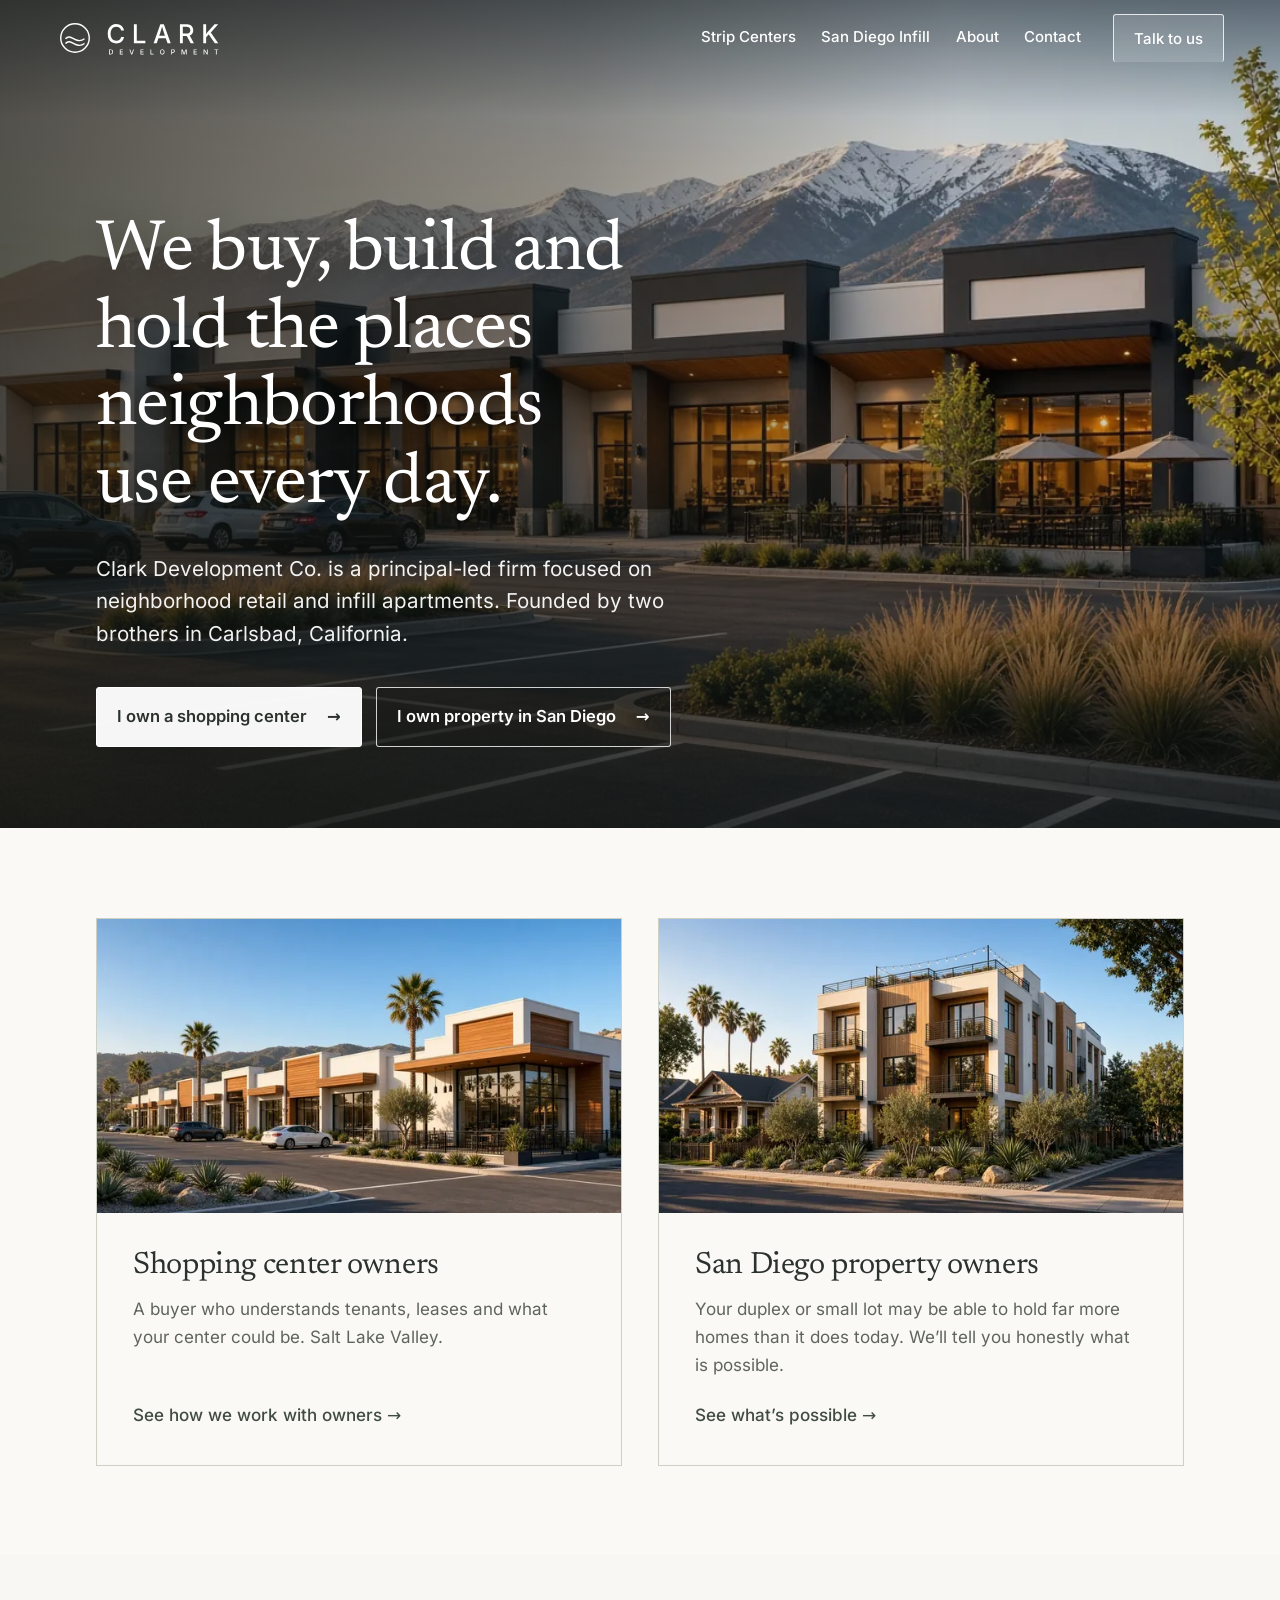
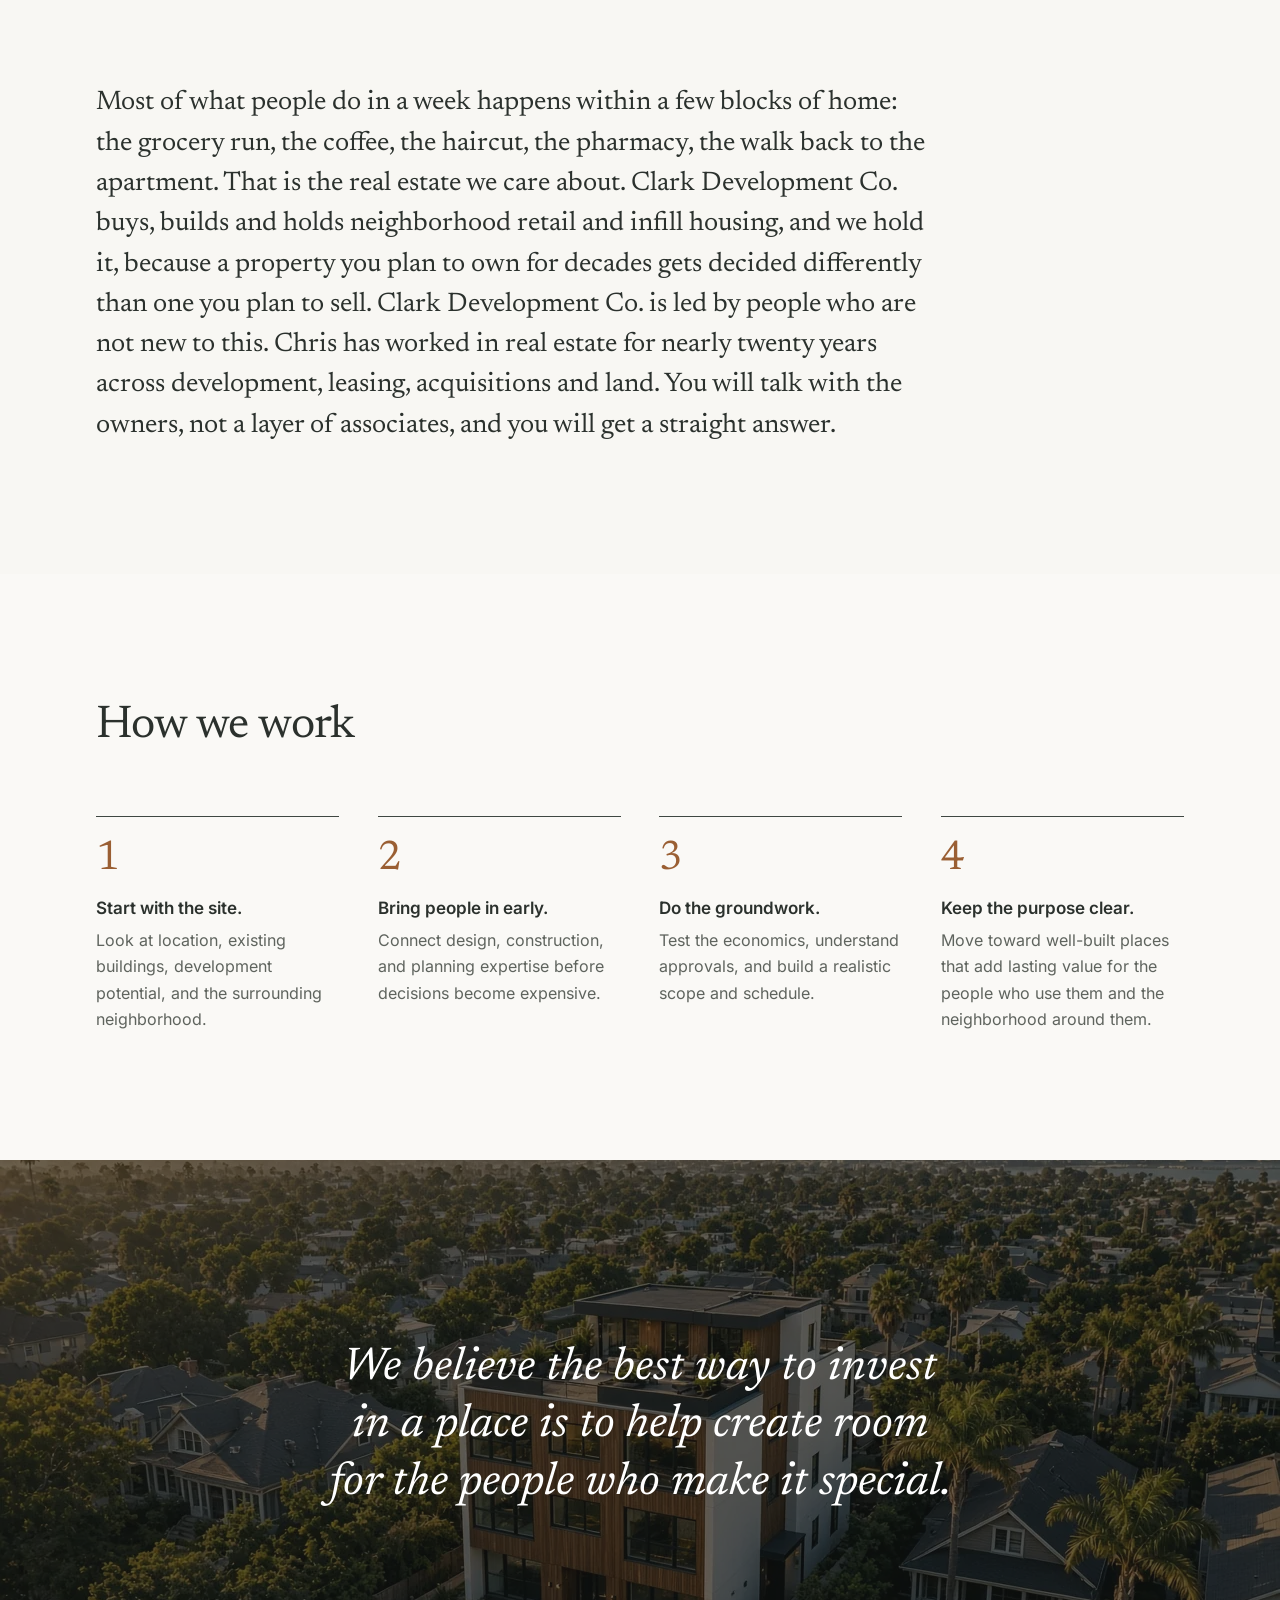
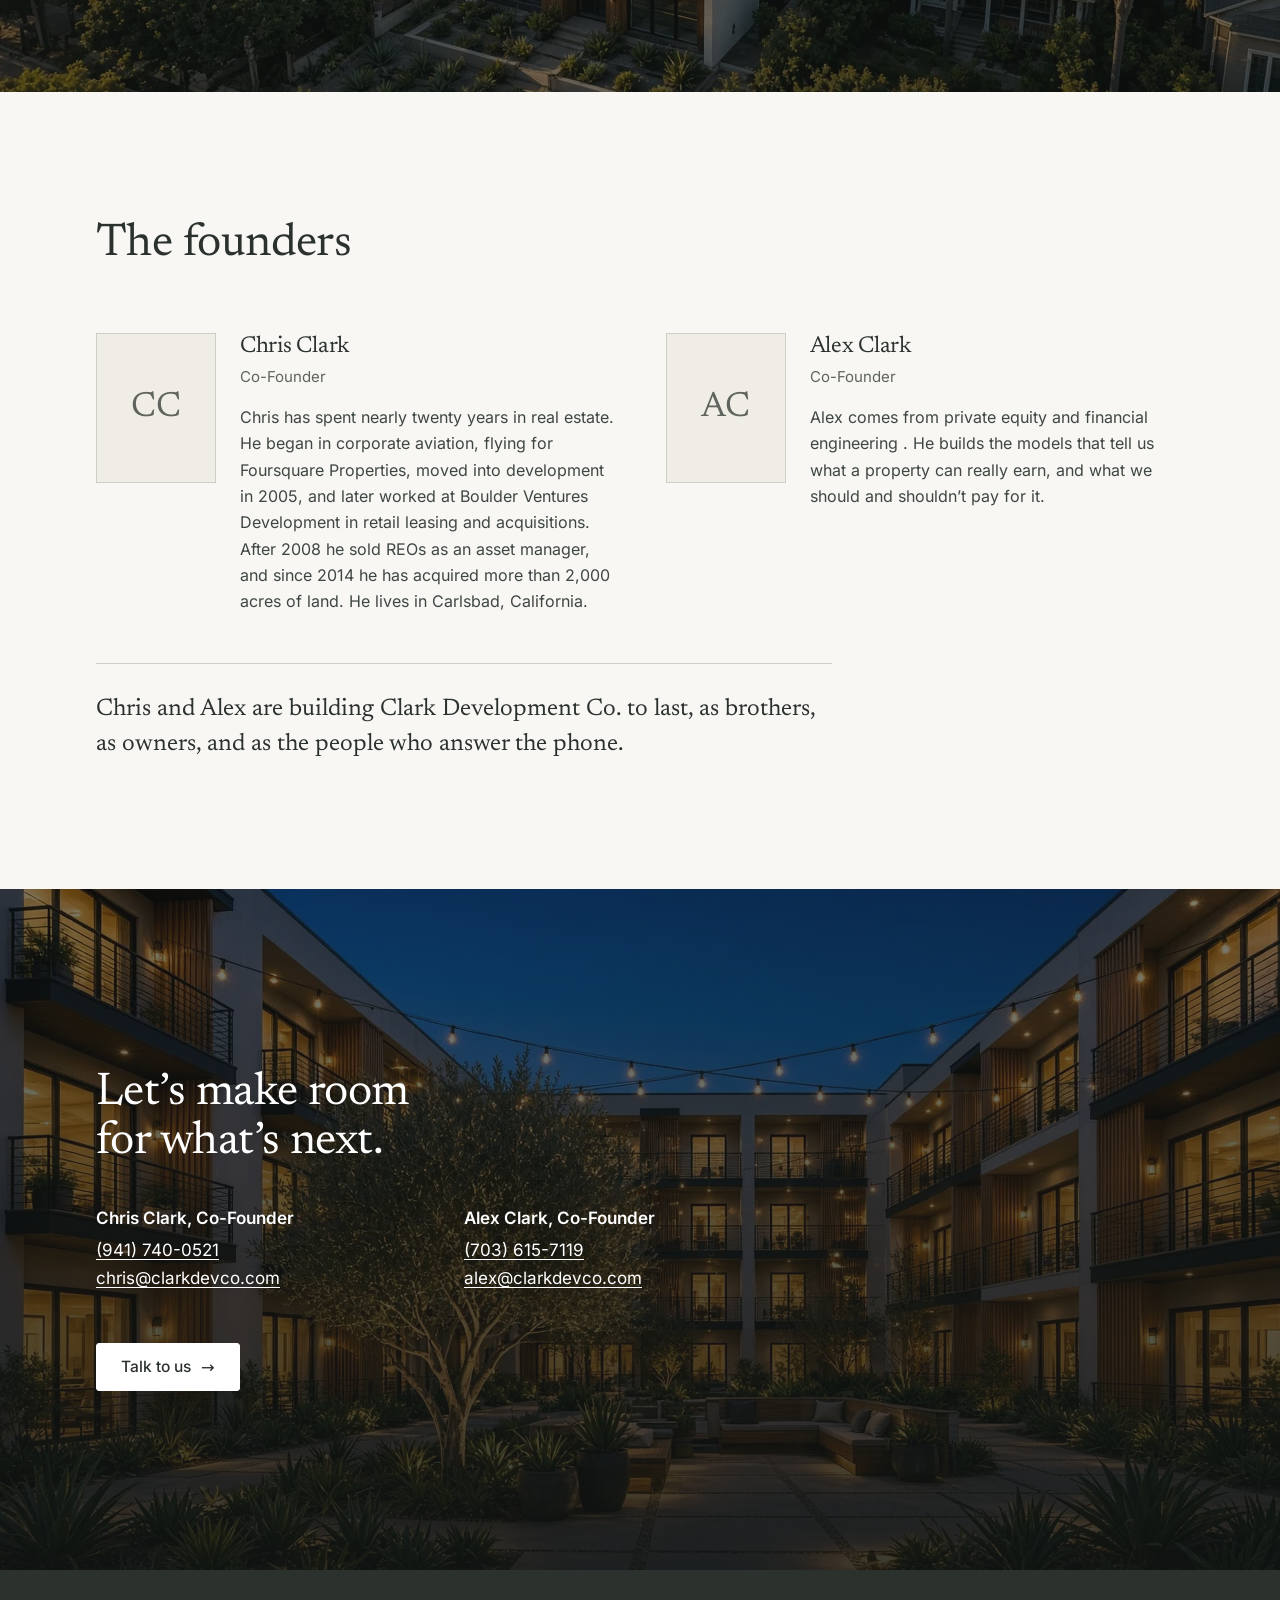
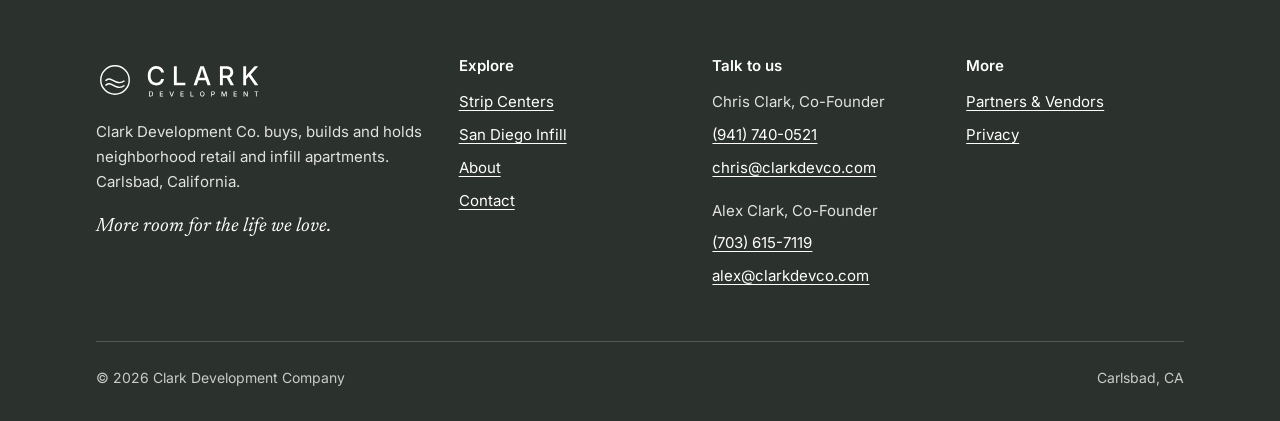
==== index.html @ 8e09332e "Button label: Talk to us (Chris): home, 404" ====
<!doctype html>
<html lang="en">
<head>
  <meta charset="utf-8">
  <meta name="viewport" content="width=device-width, initial-scale=1">
  <title>Clark Development Co. | Neighborhood Retail &amp; Infill Apartments</title>
  <meta name="description" content="Clark Development Co. buys, builds and holds neighborhood retail and infill apartments. Founded by brothers Chris and Alex Clark in Carlsbad, California.">
  <link rel="canonical" href="https://clarkdevco.com/">
  <meta name="theme-color" content="#454b46">
  <link rel="icon" href="/favicon.svg" type="image/svg+xml">
  <link rel="icon" href="/favicon-32.png" sizes="32x32" type="image/png">
  <link rel="apple-touch-icon" href="/apple-touch-icon.png">
  <link rel="preload" href="/assets/fonts/inter-latin-400-normal.woff2" as="font" type="font/woff2" crossorigin>
  <link rel="preload" href="/assets/fonts/newsreader-latin-400-normal.woff2" as="font" type="font/woff2" crossorigin>
  <link rel="stylesheet" href="/assets/css/style.css">
  <meta property="og:site_name" content="Clark Development Co.">
  <meta property="og:type" content="website">
  <meta property="og:title" content="Clark Development Co. | Neighborhood Retail &amp; Infill Apartments">
  <meta property="og:description" content="Clark Development Co. buys, builds and holds neighborhood retail and infill apartments. Founded by brothers Chris and Alex Clark in Carlsbad, California.">
  <meta property="og:url" content="https://clarkdevco.com/">
  <meta property="og:image" content="https://clarkdevco.com/assets/images/og-share.jpg">
  <meta property="og:image:width" content="1200">
  <meta property="og:image:height" content="630">
  <meta property="og:image:alt" content="New three-story apartment building with cedar and stucco facade on a tree-lined San Diego street at golden hour">
  <meta name="twitter:card" content="summary_large_image">
  <meta name="twitter:title" content="Clark Development Co. | Neighborhood Retail &amp; Infill Apartments">
  <meta name="twitter:description" content="Clark Development Co. buys, builds and holds neighborhood retail and infill apartments. Founded by brothers Chris and Alex Clark in Carlsbad, California.">
  <meta name="twitter:image" content="https://clarkdevco.com/assets/images/og-share.jpg">
  <meta name="twitter:image:alt" content="New three-story apartment building with cedar and stucco facade on a tree-lined San Diego street at golden hour">
  <script type="application/ld+json">
{
  "@context": "https://schema.org",
  "@type": [
    "Organization",
    "LocalBusiness"
  ],
  "name": "Clark Development Co.",
  "legalName": "Clark Development Company",
  "url": "https://clarkdevco.com/",
  "logo": "https://clarkdevco.com/apple-touch-icon.png",
  "image": "https://clarkdevco.com/assets/images/og-share.jpg",
  "email": "chris@clarkdevco.com",
  "telephone": "+1-941-740-0521",
  "address": {
    "@type": "PostalAddress",
    "addressLocality": "Carlsbad",
    "addressRegion": "CA",
    "addressCountry": "US"
  },
  "founder": [
    {
      "@type": "Person",
      "name": "Chris Clark"
    },
    {
      "@type": "Person",
      "name": "Alex Clark"
    }
  ]
}
  </script>
</head>
<body>
<a class="skip" href="#main">Skip to content</a>
<svg width="0" height="0" style="position:absolute" aria-hidden="true" focusable="false">
  <symbol id="mark" viewBox="0 0 48 48"><circle cx="24" cy="24" r="18"/><path d="M12 25c7-8 13 8 24 0M12 31c7-8 13 8 24 0"/></symbol>
  <symbol id="wordmark" viewBox="0 0 136 44"><path d="M13.8291015625 28.29296875Q11.001953125 28.29296875 8.775390625 26.95263671875Q6.548828125 25.6123046875 5.2744140625 23.10009765625Q4.0 20.587890625 4.0 17.1015625Q4.0 13.6005859375 5.2744140625 11.08837890625Q6.548828125 8.576171875 8.775390625 7.228515625Q11.001953125 5.880859375 13.8291015625 5.880859375Q15.5576171875 5.880859375 17.07373046875 6.37890625Q18.58984375 6.876953125 19.78369140625 7.8291015625Q20.9775390625 8.78125 21.76123046875 10.1435546875Q22.544921875 11.505859375 22.8232421875 13.234375H19.46875Q19.263671875 12.1943359375 18.74365234375 11.39599609375Q18.2236328125 10.59765625 17.4765625 10.041015625Q16.7294921875 9.484375 15.806640625 9.2060546875Q14.8837890625 8.927734375 13.8583984375 8.927734375Q11.9833984375 8.927734375 10.49658203125 9.87255859375Q9.009765625 10.8173828125 8.16015625 12.64111328125Q7.310546875 14.46484375 7.310546875 17.1015625Q7.310546875 19.73828125 8.1748046875 21.56201171875Q9.0390625 23.3857421875 10.5185546875 24.31591796875Q11.998046875 25.24609375 13.8583984375 25.24609375Q14.8837890625 25.24609375 15.79931640625 24.96044921875Q16.71484375 24.6748046875 17.46923828125 24.12548828125Q18.2236328125 23.576171875 18.74365234375 22.7705078125Q19.263671875 21.96484375 19.46875 20.939453125H22.837890625Q22.5888671875 22.55078125 21.8271484375 23.89111328125Q21.0654296875 25.2314453125 19.87890625 26.2275390625Q18.6923828125 27.2236328125 17.16162109375 27.75830078125Q15.630859375 28.29296875 13.8291015625 28.29296875ZM34.304443359375 28.0V6.173828125H37.644287109375V25.12890625H47.531982421875V28.0ZM57.13818359375 28.0 64.90185546875 6.173828125H69.00341796875L76.91357421875 28.0H73.29541015625L69.04736328125 15.8564453125Q68.54931640625 14.376953125 67.9560546875 12.3701171875Q67.36279296875 10.36328125 66.58642578125 7.55078125H67.26025390625Q66.51318359375 10.392578125 65.919921875 12.42138671875Q65.32666015625 14.4501953125 64.87255859375 15.8564453125L60.75634765625 28.0ZM61.34228515625 22.2431640625V19.4599609375H72.69482421875V22.2431640625ZM87.618408203125 28.0V6.173828125H95.440673828125Q97.960205078125 6.173828125 99.644775390625 7.04541015625Q101.329345703125 7.9169921875 102.164306640625 9.4697265625Q102.999267578125 11.0224609375 102.999267578125 13.029296875Q102.999267578125 15.05078125 102.156982421875 16.56689453125Q101.314697265625 18.0830078125 99.630126953125 18.91796875Q97.945556640625 19.7529296875 95.411376953125 19.7529296875H89.537353515625V16.896484375H95.089111328125Q96.700439453125 16.896484375 97.689208984375 16.43505859375Q98.677978515625 15.9736328125 99.146728515625 15.109375Q99.615478515625 14.2451171875 99.615478515625 13.029296875Q99.615478515625 11.798828125 99.146728515625 10.9052734375Q98.677978515625 10.01171875 97.681884765625 9.52099609375Q96.685791015625 9.0302734375 95.059814453125 9.0302734375H90.958251953125V28.0ZM100.025634765625 28.0 94.737548828125 18.1416015625H98.443603515625L103.819580078125 28.0ZM116.970703125 22.19921875V18.859375Q117.6884765625 17.7607421875 118.39892578125 16.7939453125Q119.109375 15.8271484375 119.8857421875 14.8896484375Q120.662109375 13.9521484375 121.541015625 12.9560546875L127.6640625 6.173828125H131.912109375L122.6396484375 16.3837890625L122.419921875 16.33984375ZM114.59765625 28.0V6.173828125H117.9375V13.146484375L117.87890625 18.126953125L117.9375 19.767578125V28.0ZM128.044921875 28.0 120.6181640625 17.3212890625 122.712890625 14.7578125 132.0 28.0Z"/>
      <path d="M7.390625 41.0H5.953125V40.21875H7.34375Q8.00390625 40.21875 8.44140625 39.97265625Q8.87890625 39.7265625 9.09765625 39.248046875Q9.31640625 38.76953125 9.31640625 38.08203125Q9.31640625 37.3984375 9.099609375 36.92578125Q8.8828125 36.453125 8.455078125 36.20703125Q8.02734375 35.9609375 7.390625 35.9609375H5.921875V35.1796875H7.44921875Q8.30859375 35.1796875 8.921875 35.52734375Q9.53515625 35.875 9.86328125 36.525390625Q10.19140625 37.17578125 10.19140625 38.08203125Q10.19140625 38.9921875 9.861328125 39.64453125Q9.53125 40.296875 8.904296875 40.6484375Q8.27734375 41.0 7.390625 41.0ZM6.390625 35.1796875V41.0H5.5V35.1796875ZM17.994921875 41.0V35.1796875H21.658984375V35.9453125H18.885546875V37.6796875H21.459765625V38.44140625H18.885546875V40.234375H21.682421875V41.0ZM31.20078125 41.0 29.0953125 35.1796875H30.05625L31.1890625 38.41796875Q31.3140625 38.79296875 31.476171875 39.3359375Q31.63828125 39.87890625 31.8453125 40.6171875H31.66171875Q31.86484375 39.86328125 32.023046875 39.328125Q32.18125 38.79296875 32.30234375 38.41796875L33.40390625 35.1796875H34.36875L32.290625 41.0ZM41.933984375 41.0V35.1796875H45.598046875V35.9453125H42.824609375V37.6796875H45.398828125V38.44140625H42.824609375V40.234375H45.621484375V41.0ZM53.4796875 41.0V35.1796875H54.3703125V40.234375H57.00703125V41.0ZM67.150390625 41.078125Q66.396484375 41.078125 65.80078125 40.720703125Q65.205078125 40.36328125 64.86328125 39.693359375Q64.521484375 39.0234375 64.521484375 38.09375Q64.521484375 37.16015625 64.86328125 36.490234375Q65.205078125 35.8203125 65.80078125 35.4609375Q66.396484375 35.1015625 67.150390625 35.1015625Q67.904296875 35.1015625 68.49609375 35.4609375Q69.087890625 35.8203125 69.4296875 36.490234375Q69.771484375 37.16015625 69.771484375 38.09375Q69.771484375 39.0234375 69.4296875 39.693359375Q69.087890625 40.36328125 68.49609375 40.720703125Q67.904296875 41.078125 67.150390625 41.078125ZM67.150390625 40.265625Q67.646484375 40.265625 68.0390625 40.017578125Q68.431640625 39.76953125 68.66015625 39.283203125Q68.888671875 38.796875 68.888671875 38.09375Q68.888671875 37.3828125 68.66015625 36.896484375Q68.431640625 36.41015625 68.0390625 36.162109375Q67.646484375 35.9140625 67.150390625 35.9140625Q66.650390625 35.9140625 66.255859375 36.1640625Q65.861328125 36.4140625 65.6328125 36.900390625Q65.404296875 37.38671875 65.404296875 38.09375Q65.404296875 38.796875 65.6328125 39.28125Q65.861328125 39.765625 66.255859375 40.015625Q66.650390625 40.265625 67.150390625 40.265625ZM77.57890625 41.0V35.1796875H79.66484375Q80.33671875 35.1796875 80.7859375 35.4296875Q81.23515625 35.6796875 81.4578125 36.10546875Q81.68046875 36.53125 81.68046875 37.0703125Q81.68046875 37.609375 81.455859375 38.037109375Q81.23125 38.46484375 80.78203125 38.712890625Q80.3328125 38.9609375 79.65703125 38.9609375H78.23125V38.20703125H79.57109375Q80.00078125 38.20703125 80.26640625 38.05859375Q80.53203125 37.91015625 80.655078125 37.65234375Q80.778125 37.39453125 80.778125 37.0703125Q80.778125 36.7421875 80.655078125 36.486328125Q80.53203125 36.23046875 80.264453125 36.0859375Q79.996875 35.94140625 79.56328125 35.94140625H78.46953125V41.0ZM89.433203125 41.0V35.1796875H90.745703125L92.015234375 38.51953125Q92.069921875 38.66796875 92.13828125 38.89453125Q92.206640625 39.12109375 92.280859375 39.38671875Q92.355078125 39.65234375 92.421484375 39.91015625Q92.487890625 40.16796875 92.538671875 40.375H92.351171875Q92.401953125 40.1796875 92.468359375 39.923828125Q92.534765625 39.66796875 92.608984375 39.40234375Q92.683203125 39.13671875 92.753515625 38.90234375Q92.823828125 38.66796875 92.878515625 38.51953125L94.128515625 35.1796875H95.448828125V41.0H94.562109375V37.8671875Q94.562109375 37.6875 94.566015625 37.4375Q94.569921875 37.1875 94.57578125 36.908203125Q94.581640625 36.62890625 94.5875 36.34375Q94.593359375 36.05859375 94.597265625 35.796875H94.663671875Q94.585546875 36.08203125 94.49375 36.384765625Q94.401953125 36.6875 94.3140625 36.96875Q94.226171875 37.25 94.14609375 37.482421875Q94.066015625 37.71484375 94.011328125 37.8671875L92.819921875 41.0H92.058203125L90.851171875 37.8671875Q90.792578125 37.71875 90.71640625 37.490234375Q90.640234375 37.26171875 90.550390625 36.982421875Q90.460546875 36.703125 90.366796875 36.400390625Q90.273046875 36.09765625 90.179296875 35.796875H90.257421875Q90.265234375 36.03515625 90.27109375 36.314453125Q90.276953125 36.59375 90.2828125 36.87890625Q90.288671875 37.1640625 90.29453125 37.419921875Q90.300390625 37.67578125 90.300390625 37.8671875V41.0ZM103.45546875 41.0V35.1796875H107.11953125V35.9453125H104.34609375V37.6796875H106.9203125V38.44140625H104.34609375V40.234375H107.14296875V41.0ZM115.00117187500001 41.0V35.1796875H116.02851562500001L118.21992187500001 38.64453125Q118.32929687500001 38.81640625 118.46601562500001 39.0546875Q118.60273437500001 39.29296875 118.75507812500001 39.591796875Q118.90742187500001 39.890625 119.05585937500001 40.2421875H118.94648437500001Q118.91132812500001 39.91015625 118.89375000000001 39.583984375Q118.87617187500001 39.2578125 118.86835937500001 38.97265625Q118.86054687500001 38.6875 118.86054687500001 38.4921875V35.1796875H119.76289062500001V41.0H118.73164062500001L116.76679687500001 37.90234375Q116.61054687500001 37.6484375 116.46015625000001 37.390625Q116.30976562500001 37.1328125 116.12812500000001 36.794921875Q115.94648437500001 36.45703125 115.68476562500001 35.97265625H115.82539062500001Q115.84492187500001 36.40234375 115.86445312500001 36.775390625Q115.88398437500001 37.1484375 115.89375000000001 37.435546875Q115.90351562500001 37.72265625 115.90351562500001 37.89453125V41.0ZM127.48046875 35.9453125V35.1796875H132.0V35.9453125H130.19140625V41.0H129.296875V35.9453125Z"/></symbol>
</svg>
<header class="site-header">
  <div class="header-inner">
    <a class="brand" href="/" aria-label="Clark Development Co., home"><svg class="mark" aria-hidden="true"><use href="#mark"/></svg><svg class="wordmark" aria-hidden="true"><use href="#wordmark"/></svg></a>
    <button class="menu-toggle" type="button" aria-expanded="false" aria-controls="site-nav">Menu</button>
    <nav class="nav" id="site-nav" aria-label="Main">
      <a href="/strip-centers/">Strip Centers</a>
      <a href="/san-diego-infill/">San Diego Infill</a>
      <a href="/about/">About</a>
      <a href="/contact/">Contact</a>
      <a class="btn" href="/contact/">Talk to us</a>
    </nav>
  </div>
</header>
<main id="main">
<section class="hero">
  <div class="hero-media zoom">
    <img src="/assets/images/strip-center-slc-wasatch-1280.webp" srcset="/assets/images/strip-center-slc-wasatch-640.webp 640w, /assets/images/strip-center-slc-wasatch-1280.webp 1280w" sizes="100vw" width="1280" height="720" alt="Modern neighborhood strip center at sunset with snow-capped mountains behind it" fetchpriority="high" decoding="async">
    <!-- FUTURE: strip-center hero clip. Replace the <img> above with:
    <video data-hero autoplay muted loop playsinline preload="metadata" poster="/assets/video/hero-strip-center-poster.webp" aria-hidden="true" tabindex="-1">
      <source data-src="/assets/video/hero-strip-center-720-mobile.mp4" type="video/mp4" media="(max-width: 768px)">
      <source data-src="/assets/video/hero-strip-center-1080.mp4" type="video/mp4">
    </video>  (and add class "hero-video" + a poster background, as on /san-diego-infill/) -->
  </div>
  <div class="hero-content on-dark">
    <h1>We buy, build and hold the places neighborhoods use every day.</h1>
    <p class="lede">Clark Development Co. is a principal-led firm focused on neighborhood retail and infill apartments. Founded by two brothers in Carlsbad, California.</p>
    <!-- Alternate heroes (not used):
      B: "Neighborhood real estate, built to be held." / "We acquire and reposition neighborhood shopping centers and build apartments on infill sites. Principal-led, long-term, and direct."
      C: "Where neighbors shop. Where neighbors live." / "We buy and reposition neighborhood strip centers and develop infill apartments. One team, one long-term view." -->
    <div class="hero-actions">
      <a class="door" href="/strip-centers/"><span class="door-label">I own a shopping center <span aria-hidden="true">&rarr;</span></span></a>
      <a class="door ghost" href="/san-diego-infill/"><span class="door-label">I own property in San Diego <span aria-hidden="true">&rarr;</span></span></a>
    </div>
  </div>
</section>

<section class="section tight bg-paper" aria-label="Who we work with">
  <div class="wrap doors">
    <a class="door-card reveal" href="/strip-centers/">
      <div class="img"><img src="/assets/images/strip-center-socal-1280.webp" srcset="/assets/images/strip-center-socal-640.webp 640w, /assets/images/strip-center-socal-1280.webp 1280w" sizes="(max-width: 820px) 100vw, 600px" width="1280" height="720" alt="Neighborhood retail center with wood-accent storefronts, palm trees and hills in the background" loading="lazy" decoding="async"></div>
      <div class="body">
        <h2>Shopping center owners</h2>
        <p>A buyer who understands tenants, leases and what your center could be. Salt Lake Valley.</p>
        <span class="go">See how we work with owners <span aria-hidden="true">&rarr;</span></span>
      </div>
    </a>
    <a class="door-card reveal" href="/san-diego-infill/">
      <div class="img"><img src="/assets/images/hero-northpark-street-1280.webp" srcset="/assets/images/hero-northpark-street-640.webp 640w, /assets/images/hero-northpark-street-1280.webp 1280w" sizes="(max-width: 820px) 100vw, 600px" width="1280" height="720" alt="New three-story apartment building with cedar and stucco facade on a tree-lined San Diego street at golden hour" loading="lazy" decoding="async"></div>
      <div class="body">
        <h2>San Diego property owners</h2>
        <p>Your duplex or small lot may be able to hold far more homes than it does today. We&rsquo;ll tell you honestly what is possible.</p>
        <span class="go">See what&rsquo;s possible <span aria-hidden="true">&rarr;</span></span>
      </div>
    </a>
  </div>
</section>

<section class="section intro-band" aria-labelledby="focus">
  <div class="wrap">
    <h2 id="focus" class="visually-hidden">What we do</h2>
    <p class="reveal">Most of what people do in a week happens within a few blocks of home: the grocery run, the coffee, the haircut, the pharmacy, the walk back to the apartment. That is the real estate we care about. Clark Development Co. buys, builds and holds neighborhood retail and infill housing, and we hold it, because a property you plan to own for decades gets decided differently than one you plan to sell. Clark Development Co. is led by people who are not new to this. Chris has worked in real estate for nearly twenty years across development, leasing, acquisitions and land. You will talk with the owners, not a layer of associates, and you will get a straight answer.</p>
  </div>
</section>

<section class="section bg-paper" aria-labelledby="how">
  <div class="wrap">
    <div class="section-head reveal"><h2 id="how">How we work</h2></div>
    <ol class="steps">
      <li class="reveal"><h3>Start with the site.</h3><p>Look at location, existing buildings, development potential, and the surrounding neighborhood.</p></li>
      <li class="reveal"><h3>Bring people in early.</h3><p>Connect design, construction, and planning expertise before decisions become expensive.</p></li>
      <li class="reveal"><h3>Do the groundwork.</h3><p>Test the economics, understand approvals, and build a realistic scope and schedule.</p></li>
      <li class="reveal"><h3>Keep the purpose clear.</h3><p>Move toward well-built places that add lasting value for the people who use them and the neighborhood around them.</p></li>
    </ol>
  </div>
</section>

<section class="photo-band" aria-label="What we believe">
  <img src="/assets/images/aerial-infill-sandiego-skyline-1280.webp" srcset="/assets/images/aerial-infill-sandiego-skyline-640.webp 640w, /assets/images/aerial-infill-sandiego-skyline-1280.webp 1280w" sizes="100vw" width="1280" height="720" alt="" loading="lazy" decoding="async">
  <div class="wrap"><p class="pull reveal">We believe the best way to invest in a place is to help create room for the people who make it special.</p></div>
</section>

<section class="section" aria-labelledby="founders">
  <div class="wrap">
    <div class="section-head reveal"><h2 id="founders">The founders</h2></div>
    <div class="founders">
      <article class="founder reveal">
        <div class="portrait" aria-hidden="true">CC</div>
        <div><h3>Chris Clark</h3><p class="role">Co-Founder</p><p>Chris has spent nearly twenty years in real estate. He began in corporate aviation, flying for Foursquare Properties, moved into development in 2005, and later worked at Boulder Ventures Development in retail leasing and acquisitions. After 2008 he sold REOs as an asset manager, and since 2014 he has acquired more than 2,000 acres of land. He lives in Carlsbad, California.</p></div>
      </article>
      <article class="founder reveal">
        <div class="portrait" aria-hidden="true">AC</div>
        <div><h3>Alex Clark</h3><p class="role">Co-Founder</p><p>Alex comes from private equity and financial engineering <!-- TODO-NOTE: Alex: confirm firms/years if he wants them named -->. He builds the models that tell us what a property can really earn, and what we should and shouldn&rsquo;t pay for it.</p></div>
      </article>
    </div>
    <p class="founders-close reveal">Chris and Alex are building Clark Development Co. to last, as brothers, as owners, and as the people who answer the phone.</p>
  </div>
</section>

<section class="photo-band deep cta-band" aria-labelledby="cta">
  <img src="/assets/images/courtyard-dusk-1280.webp" srcset="/assets/images/courtyard-dusk-640.webp 640w, /assets/images/courtyard-dusk-1280.webp 1280w" sizes="100vw" width="1280" height="720" alt="" loading="lazy" decoding="async">
  <div class="wrap on-dark">
    <h2 id="cta" class="reveal">Let&rsquo;s make room for what&rsquo;s next.</h2>
    <div class="contact-lines reveal">
      <p><span class="name">Chris Clark, Co-Founder</span><a href="tel:+19417400521">(941) 740-0521</a><br><a href="mailto:chris@clarkdevco.com">chris@clarkdevco.com</a></p>
      <p><span class="name">Alex Clark, Co-Founder</span><a href="tel:+17036157119">(703) 615-7119</a><br><a href="mailto:alex@clarkdevco.com">alex@clarkdevco.com</a></p>
    </div>
    <p class="reveal" style="margin-top:32px"><a class="btn btn-light" href="/contact/">Talk to us <span class="arrow" aria-hidden="true">&rarr;</span></a></p>
  </div>
</section>
</main>
<footer class="site-footer">
  <div class="wrap">
    <div class="footer-grid">
      <div class="footer-brand">
        <a class="brand" href="/" aria-label="Clark Development Co., home"><svg class="mark" aria-hidden="true"><use href="#mark"/></svg><svg class="wordmark" aria-hidden="true"><use href="#wordmark"/></svg></a>
        <p>Clark Development Co. buys, builds and holds neighborhood retail and infill apartments. Carlsbad, California.</p>
        <p class="tagline">More room for the life we love.</p>
      </div>
      <div>
        <h2>Explore</h2>
        <ul>
          <li><a href="/strip-centers/">Strip Centers</a></li>
          <li><a href="/san-diego-infill/">San Diego Infill</a></li>
          <li><a href="/about/">About</a></li>
          <li><a href="/contact/">Contact</a></li>
        </ul>
      </div>
      <div>
        <h2>Talk to us</h2>
        <ul>
          <li>Chris Clark, Co-Founder</li>
          <li><a href="tel:+19417400521">(941) 740-0521</a></li>
          <li><a href="mailto:chris@clarkdevco.com">chris@clarkdevco.com</a></li>
          <li style="padding-top:14px">Alex Clark, Co-Founder</li>
          <li><a href="tel:+17036157119">(703) 615-7119</a></li>
          <li><a href="mailto:alex@clarkdevco.com">alex@clarkdevco.com</a></li>
        </ul>
      </div>
      <div>
        <h2>More</h2>
        <ul>
          <li><a href="/partners/">Partners &amp; Vendors</a></li>
          <li><a href="/privacy/">Privacy</a></li>
          <!-- LinkedIn links (Chris, Alex, company page) go here once URLs exist -->
        </ul>
      </div>
    </div>
    <div class="footer-bottom">
      <span>&copy; 2026 Clark Development Company</span>
      <span>Carlsbad, CA</span>
    </div>
    <!-- Broker-licensure disclosure: not added. Chris confirmed (Nov 2026) he holds no active real estate license in CA or UT (inactive since about 2018). Revisit only if a license is reactivated. -->
  </div>
</footer>
<script src="/assets/js/main.js" defer></script>
</body>
</html>
---- assets/css/style.css ----
/* Clark Development Co. — shared styles
   1 Fonts  2 Tokens  3 Base  4 Header/nav  5 Buttons  6 Heroes  7 Sections
   8 Components  9 Forms  10 Footer  11 Motion  12 Breakpoints */

/* 1. Fonts (self-hosted, OFL) ---------------------------------------------- */
@font-face { font-family: "Inter"; font-weight: 400; font-style: normal; font-display: swap; src: url("/assets/fonts/inter-latin-400-normal.woff2") format("woff2"); }
@font-face { font-family: "Inter"; font-weight: 500; font-style: normal; font-display: swap; src: url("/assets/fonts/inter-latin-500-normal.woff2") format("woff2"); }
@font-face { font-family: "Inter"; font-weight: 600; font-style: normal; font-display: swap; src: url("/assets/fonts/inter-latin-600-normal.woff2") format("woff2"); }
@font-face { font-family: "Newsreader"; font-weight: 400; font-style: normal; font-display: swap; src: url("/assets/fonts/newsreader-latin-400-normal.woff2") format("woff2"); }
@font-face { font-family: "Newsreader"; font-weight: 400; font-style: italic; font-display: swap; src: url("/assets/fonts/newsreader-latin-400-italic.woff2") format("woff2"); }

/* 2. Tokens (brand colors carried over from the live site) ----------------- */
:root {
  --cream: #f8f7f3;
  --paper: #faf9f6;
  --stone: #efede6;
  --ink: #3f4742;
  --ink-deep: #2b312d;
  --muted: #5f645e;        /* darkened from #6d716b for AA body contrast on cream */
  --sage: #515b50;
  --sage-dark: #414c40;
  --line: #cdd0c5;
  --cedar: #9a5f33;        /* warm accent from the photos; used sparingly */
  --white: #ffffff;
  --sans: "Inter", system-ui, -apple-system, "Segoe UI", Arial, sans-serif;
  --serif: "Newsreader", "Iowan Old Style", "Palatino Linotype", Georgia, serif;
  --wrap: 1200px;
  --gutter: clamp(20px, 5vw, 56px);
  --header-h: 76px;
}

/* 3. Base ------------------------------------------------------------------ */
*, *::before, *::after { box-sizing: border-box; }
html { -webkit-text-size-adjust: 100%; scroll-behavior: smooth; scroll-padding-top: calc(var(--header-h) + 16px); }
body { margin: 0; background: var(--cream); color: var(--ink); font-family: var(--sans); font-size: 1.0625rem; line-height: 1.65; -webkit-font-smoothing: antialiased; text-rendering: optimizeLegibility; }
img, video { display: block; max-width: 100%; height: auto; }
a { color: inherit; text-decoration-thickness: 1px; text-underline-offset: 0.2em; }
a:hover { color: var(--sage-dark); }
p { margin: 0 0 1.1em; }
p:last-child { margin-bottom: 0; }
h1, h2, h3 { font-family: var(--serif); font-weight: 400; line-height: 1.08; letter-spacing: -0.012em; margin: 0 0 0.5em; color: var(--ink-deep); text-wrap: balance; }
h1 { font-size: clamp(2.5rem, 5.6vw, 4.75rem); }
h2 { font-size: clamp(2rem, 3.6vw, 3.1rem); }
h3 { font-size: clamp(1.35rem, 1.8vw, 1.6rem); line-height: 1.2; }
strong { font-weight: 600; }
:focus-visible { outline: 3px solid #1f6feb; outline-offset: 3px; border-radius: 2px; }
.skip { position: absolute; left: 12px; top: -60px; z-index: 100; background: var(--ink-deep); color: #fff; padding: 12px 16px; border-radius: 4px; text-decoration: none; }
.skip:focus { top: 12px; color: #fff; }
.visually-hidden { position: absolute !important; width: 1px; height: 1px; overflow: hidden; clip: rect(0 0 0 0); white-space: nowrap; }
.wrap { width: 100%; max-width: var(--wrap); margin: 0 auto; padding: 0 var(--gutter); }
.narrow { max-width: 760px; }
.lede { font-size: clamp(1.15rem, 1.6vw, 1.3rem); line-height: 1.6; color: var(--ink); }
.muted { color: var(--muted); }

/* Visible TODO placeholders: meant to look unfinished so none ships by accident */
.todo { background: #ffe94d; color: #2b2400; padding: 0.05em 0.3em; border-radius: 3px; box-shadow: 0 0 0 1px #c9a800 inset; font-family: var(--sans); font-style: normal; font-size: 0.92em; font-weight: 500; -webkit-box-decoration-break: clone; box-decoration-break: clone; }

/* 4. Header / nav ---------------------------------------------------------- */
.site-header { position: fixed; inset: 0 0 auto 0; z-index: 50; height: var(--header-h); color: #fff; transition: background-color .3s ease, color .3s ease, box-shadow .3s ease; }
.site-header::before { content: ""; position: absolute; inset: 0 0 -40px 0; background: linear-gradient(rgba(18,22,20,.45), rgba(18,22,20,0)); pointer-events: none; transition: opacity .3s ease; }
.site-header.is-solid, .site-header.is-open { background: rgba(248,247,243,.97); color: var(--ink); box-shadow: 0 1px 0 var(--line); }
.site-header.is-solid::before, .site-header.is-open::before { opacity: 0; }
@supports (backdrop-filter: blur(8px)) { .site-header.is-solid { background: rgba(248,247,243,.88); backdrop-filter: blur(10px); } }
.header-inner { position: relative; display: flex; align-items: center; justify-content: space-between; gap: 24px; height: 100%; max-width: 1360px; margin: 0 auto; padding: 0 var(--gutter); }
.brand { display: inline-flex; align-items: center; gap: 10px; text-decoration: none; color: inherit; flex-shrink: 0; min-height: 44px; }
.brand:hover { color: inherit; }
.brand .mark { width: 38px; height: 38px; fill: none; stroke: currentColor; stroke-width: 1.8; }
.brand .wordmark { width: 118px; height: 38px; fill: currentColor; }
.nav { display: flex; align-items: center; gap: clamp(14px, 2vw, 30px); }
.nav a { text-decoration: none; font-size: 0.9375rem; font-weight: 500; padding: 10px 0; color: inherit; border-bottom: 1px solid transparent; }
.nav a:hover { border-bottom-color: currentColor; color: inherit; }
.nav a[aria-current="page"] { border-bottom-color: currentColor; }
.nav .btn { margin-left: 6px; border-bottom: 0; padding: 0 20px; }
.menu-toggle { display: none; background: none; border: 1px solid currentColor; color: inherit; font: 500 0.9375rem var(--sans); padding: 0 16px; min-height: 44px; border-radius: 3px; cursor: pointer; }
.page-plain .site-header { background: var(--cream); color: var(--ink); box-shadow: 0 1px 0 var(--line); }
.page-plain .site-header::before { display: none; }

/* 5. Buttons --------------------------------------------------------------- */
.btn { display: inline-flex; align-items: center; justify-content: center; gap: 10px; min-height: 48px; padding: 0 24px; border-radius: 3px; border: 1px solid var(--sage); background: var(--sage); color: #fff; font: 500 0.9688rem/1.2 var(--sans); text-decoration: none; cursor: pointer; transition: background-color .2s ease, color .2s ease, border-color .2s ease; }
.btn:hover { background: var(--sage-dark); border-color: var(--sage-dark); color: #fff; }
.btn-outline { background: transparent; color: var(--sage-dark); border-color: var(--sage); }
.btn-outline:hover { background: var(--sage); color: #fff; }
.on-dark .btn-outline, .btn-outline.on-dark { color: #fff; border-color: rgba(255,255,255,.75); }
.on-dark .btn-outline:hover { background: #fff; color: var(--ink-deep); border-color: #fff; }
.btn-light { background: #fff; color: var(--ink-deep); border-color: #fff; }
.btn-light:hover { background: var(--cream); border-color: var(--cream); color: var(--ink-deep); }
.btn .arrow { font-size: 1.05em; line-height: 1; }
.site-header:not(.is-solid):not(.is-open) .nav .btn { background: rgba(255,255,255,.14); border-color: rgba(255,255,255,.8); }
.site-header:not(.is-solid):not(.is-open) .nav .btn:hover { background: #fff; color: var(--ink-deep); }
.page-plain .site-header .nav .btn { background: var(--sage); border-color: var(--sage); }
.text-link { font-weight: 500; text-decoration: underline; text-decoration-color: var(--cedar); text-decoration-thickness: 2px; }

/* 6. Heroes ---------------------------------------------------------------- */
.hero { position: relative; isolation: isolate; display: flex; align-items: flex-end; min-height: max(620px, 92svh); color: #fff; overflow: hidden; background: #2b312d; }
.hero-media { position: absolute; inset: 0; z-index: -2; }
.hero-media img, .hero-media video { width: 100%; height: 100%; object-fit: cover; }
.hero-media.zoom img { animation: slowzoom 28s ease-in-out infinite alternate; transform-origin: 60% 55%; }
.hero::after { content: ""; position: absolute; inset: 0; z-index: -1;
  background:
    linear-gradient(90deg, rgba(16,20,18,.72) 0%, rgba(16,20,18,.45) 45%, rgba(16,20,18,.12) 75%),
    linear-gradient(0deg, rgba(16,20,18,.7) 0%, rgba(16,20,18,0) 55%); }
.hero-content { width: 100%; max-width: var(--wrap); margin: 0 auto; padding: calc(var(--header-h) + 64px) var(--gutter) clamp(56px, 9vh, 104px); }
.hero h1 { color: #fff; max-width: 15ch; margin-bottom: 0.4em; text-shadow: 0 1px 24px rgba(0,0,0,.25); }
.hero .lede { color: rgba(255,255,255,.94); max-width: 40rem; margin-bottom: 36px; }
.hero-actions { display: flex; flex-wrap: wrap; gap: 14px; }
.door { display: inline-flex; flex-direction: column; justify-content: center; gap: 6px; min-width: 250px; min-height: 60px; padding: 14px 20px; background: rgba(255,255,255,.96); color: var(--ink-deep); text-decoration: none; border-radius: 3px; border: 1px solid #fff; transition: transform .2s ease, background-color .2s ease; }
.door:hover { background: #fff; color: var(--ink-deep); transform: translateY(-2px); }
.door .door-label { font-weight: 600; font-size: 1.0313rem; display: flex; justify-content: space-between; gap: 20px; }
.door .door-sub { font-size: 0.875rem; color: var(--muted); }
.door.ghost { background: rgba(20,24,22,.35); color: #fff; border-color: rgba(255,255,255,.8); }
.door.ghost .door-sub { color: rgba(255,255,255,.85); }
.door.ghost:hover { background: rgba(20,24,22,.55); color: #fff; }
.hero-video { background: #2b312d url("/assets/video/hero-northpark-poster-1280.webp") center / cover no-repeat; }
.hero-video video { opacity: 0; transition: opacity .8s ease; }
.hero-video video.is-playing { opacity: 1; }
.hero-short { min-height: max(420px, 58svh); }
.hero-short h1 { max-width: 18ch; }

/* 7. Sections -------------------------------------------------------------- */
.section { padding: clamp(72px, 10vw, 136px) 0; }
.section.tight { padding: clamp(56px, 7vw, 96px) 0; }
.bg-paper { background: var(--paper); }
.bg-stone { background: var(--stone); }
.section-head { max-width: 46rem; margin-bottom: clamp(36px, 5vw, 64px); }
.section-head p { color: var(--muted); font-size: 1.125rem; }
.split { display: grid; grid-template-columns: 1fr 1fr; gap: clamp(32px, 6vw, 88px); align-items: center; }
.split.top { align-items: start; }
.split .media img { width: 100%; aspect-ratio: 4 / 3.4; object-fit: cover; border-radius: 2px; }
.prose { max-width: 40rem; }
.prose p { font-size: 1.125rem; }
.rule { height: 1px; background: var(--line); border: 0; margin: 0; }

/* Two-door band */
.doors { display: grid; grid-template-columns: 1fr 1fr; gap: clamp(20px, 3vw, 36px); }
.door-card { display: flex; flex-direction: column; background: var(--paper); border: 1px solid var(--line); text-decoration: none; color: inherit; transition: border-color .2s ease, transform .25s ease; }
.door-card:hover { border-color: var(--sage); color: inherit; transform: translateY(-3px); }
.door-card .img { aspect-ratio: 16 / 9; overflow: hidden; background: var(--stone); }
.door-card img { width: 100%; height: 100%; object-fit: cover; transition: transform .8s ease; }
.door-card:hover img { transform: scale(1.03); }
.door-card .body { padding: clamp(24px, 3vw, 36px); display: flex; flex-direction: column; gap: 12px; flex: 1; }
.door-card h2 { font-size: clamp(1.6rem, 2.4vw, 2.1rem); margin: 0; }
.door-card p { color: var(--muted); font-size: 1.0625rem; margin: 0; }
.door-card .go { margin-top: auto; padding-top: 10px; font-weight: 500; color: var(--sage-dark); }
.door-card .go span { display: inline-block; transition: transform .2s ease; }
.door-card:hover .go span { transform: translateX(4px); }

/* Intro band (home positioning paragraph) */
.intro-band p { font-family: var(--serif); font-size: clamp(1.3rem, 2.1vw, 1.7rem); line-height: 1.5; color: var(--ink-deep); max-width: 52rem; }

/* Photo bands */
.photo-band { position: relative; isolation: isolate; color: #fff; background: #2b312d; overflow: hidden; }
.photo-band > picture, .photo-band > img { position: absolute; inset: 0; z-index: -2; }
.photo-band picture img, .photo-band > img { width: 100%; height: 100%; object-fit: cover; }
.photo-band::after { content: ""; position: absolute; inset: 0; z-index: -1; background: rgba(18,22,20,.62); }
.photo-band.deep::after { background: linear-gradient(0deg, rgba(18,22,20,.82), rgba(18,22,20,.55)); }
.photo-band .wrap { padding-top: clamp(96px, 14vw, 180px); padding-bottom: clamp(96px, 14vw, 180px); }
.photo-band h2, .photo-band h3 { color: #fff; }
.pull { font-family: var(--serif); font-style: italic; font-size: clamp(1.75rem, 3.6vw, 3rem); line-height: 1.25; max-width: 30ch; margin: 0 auto; text-align: center; text-wrap: balance; }
.cta-band .wrap { text-align: left; }
.cta-band h2 { max-width: 18ch; }
.cta-band .contact-lines { display: grid; grid-template-columns: repeat(2, minmax(0, 20rem)); gap: 28px 48px; margin-top: 36px; }
.cta-band .contact-lines a { color: #fff; }
.cta-band .contact-lines .name { font-weight: 600; display: block; margin-bottom: 4px; }

/* Steps (true sequences only) */
.steps { list-style: none; margin: 0; padding: 0; display: grid; grid-template-columns: repeat(4, 1fr); gap: clamp(24px, 3vw, 40px); counter-reset: step; }
.steps li { counter-increment: step; border-top: 1px solid var(--ink); padding-top: 22px; }
.steps li::before { content: counter(step); display: block; font-family: var(--serif); font-size: 2.6rem; line-height: 1; color: var(--cedar); margin-bottom: 18px; }
.steps h3 { font-family: var(--sans); font-weight: 600; font-size: 1.0625rem; letter-spacing: 0; margin-bottom: 8px; }
.steps p { color: var(--muted); font-size: 1rem; }

/* Card grids */
.cards { display: grid; grid-template-columns: repeat(3, 1fr); gap: 1px; background: var(--line); border: 1px solid var(--line); }
.cards > div { background: var(--paper); padding: clamp(24px, 3vw, 36px); }
.cards h3 { font-family: var(--sans); font-weight: 600; font-size: 1.0625rem; letter-spacing: 0; margin-bottom: 10px; }
.cards p { color: var(--muted); font-size: 1rem; }

/* Buy box */
.buybox { margin: 0; display: grid; gap: 0; }
.buybox div { display: grid; grid-template-columns: 9.5rem 1fr; gap: 20px; padding: 20px 0; border-top: 1px solid var(--line); }
.buybox div:last-child { border-bottom: 1px solid var(--line); }
.buybox dt { font-weight: 600; }
.buybox dd { margin: 0; color: var(--ink); }

/* Founders */
.founders { display: grid; grid-template-columns: 1fr 1fr; gap: clamp(24px, 4vw, 56px); }
.founder { display: grid; grid-template-columns: 120px 1fr; gap: 24px; align-items: start; }
.portrait { position: relative; width: 120px; aspect-ratio: 4 / 5; background: var(--stone); border: 1px solid var(--line); display: grid; place-items: center; font-family: var(--serif); font-size: 2.2rem; color: var(--muted); }
.portrait .todo { position: absolute; left: 6px; right: 6px; bottom: 6px; font-size: 0.6875rem; line-height: 1.25; text-align: center; padding: 3px; }
.founder h3 { margin-bottom: 4px; }
.founder .role { color: var(--muted); font-size: 0.9375rem; margin-bottom: 14px; }
.founder p { font-size: 1rem; }
.founders-close { margin-top: clamp(32px, 4vw, 48px); padding-top: 28px; border-top: 1px solid var(--line); font-family: var(--serif); font-size: clamp(1.25rem, 1.9vw, 1.5rem); line-height: 1.45; color: var(--ink-deep); max-width: 46rem; }

/* Timeline */
.timeline { list-style: none; margin: 0; padding: 0; border-left: 1px solid var(--ink); }
.timeline li { position: relative; display: grid; grid-template-columns: 9rem 1fr; gap: 24px; padding: 0 0 34px 32px; }
.timeline li::before { content: ""; position: absolute; left: -5px; top: 0.55em; width: 9px; height: 9px; border-radius: 50%; background: var(--cream); border: 1px solid var(--ink); }
.timeline li:last-child { padding-bottom: 0; }
.timeline li:last-child::before { background: var(--cedar); border-color: var(--cedar); }
.timeline .when { font-family: var(--serif); font-size: 1.35rem; line-height: 1.3; color: var(--cedar); }
.timeline .what { font-size: 1.0625rem; padding-top: 3px; }

/* Quiet pull-quote */
.quiet { border-left: 2px solid var(--cedar); padding: 6px 0 6px clamp(20px, 3vw, 36px); max-width: 46rem; }
.quiet h2 { font-size: clamp(1.5rem, 2.4vw, 2rem); }
.quiet p { font-family: var(--serif); font-size: clamp(1.2rem, 1.8vw, 1.45rem); line-height: 1.5; color: var(--ink-deep); }

/* Contacts */
.people { display: grid; grid-template-columns: 1fr 1fr; gap: 1px; background: var(--line); border: 1px solid var(--line); }
.person { background: var(--paper); padding: clamp(24px, 3vw, 36px); }
.person h3 { margin-bottom: 2px; }
.person .role { color: var(--muted); margin-bottom: 16px; }
.person a { display: block; width: fit-content; padding: 6px 0; font-weight: 500; }
.contact-line { font-size: 1.0625rem; }
.contact-line a { font-weight: 500; }

/* Partners */
.partner-list { display: grid; grid-template-columns: repeat(2, 1fr); gap: 1px; background: var(--line); border: 1px solid var(--line); }
.partner-list article { background: var(--paper); padding: clamp(24px, 3vw, 36px); display: flex; flex-direction: column; gap: 12px; }
.partner-list h2 { font-size: clamp(1.4rem, 2vw, 1.75rem); margin: 0; }
.partner-list p { color: var(--muted); margin: 0; }
.partner-list a { margin-top: auto; width: fit-content; }

/* Legal / plain pages */
.legal h2 { font-size: 1.5rem; margin-top: 1.6em; }
.legal ul { padding-left: 1.2em; }
.disclaimer { font-size: 0.875rem; color: var(--muted); border-top: 1px solid var(--line); padding-top: 20px; margin-top: 48px; max-width: 46rem; }

/* 9. Forms ----------------------------------------------------------------- */
.form { display: grid; grid-template-columns: 1fr 1fr; gap: 18px 20px; max-width: 46rem; }
.form .full { grid-column: 1 / -1; }
.field label { display: block; font-weight: 500; font-size: 0.9375rem; margin-bottom: 6px; }
.field .opt { font-weight: 400; color: var(--muted); }
.field input, .field select, .field textarea { width: 100%; min-height: 48px; padding: 12px 14px; font: 400 1rem/1.4 var(--sans); color: var(--ink-deep); background: #fff; border: 1px solid #9ca197; border-radius: 3px; }
.field textarea { min-height: 128px; resize: vertical; }
.field input:focus, .field select:focus, .field textarea:focus { outline: 3px solid #1f6feb; outline-offset: 1px; border-color: var(--sage); }
.field input:user-invalid, .field select:user-invalid { border-color: #a12c1f; }
.hp { position: absolute; left: -9999px; width: 1px; height: 1px; overflow: hidden; }
.form-actions { display: flex; flex-wrap: wrap; align-items: center; gap: 16px 24px; }
.form-note { font-size: 0.875rem; color: var(--muted); margin: 0; }
.form-status { grid-column: 1 / -1; margin: 0; padding: 16px 18px; background: #e9eee4; border-left: 3px solid var(--sage); border-radius: 2px; }
.form-status[hidden] { display: none; }
.contact-block { display: grid; grid-template-columns: 1fr 1.25fr; gap: clamp(32px, 6vw, 88px); align-items: start; }

/* 10. Footer --------------------------------------------------------------- */
.site-footer { background: var(--ink-deep); color: rgba(255,255,255,.86); padding: clamp(56px, 7vw, 88px) 0 32px; font-size: 0.9375rem; }
.site-footer a { color: #fff; }
.site-footer a:hover { color: #fff; text-decoration-thickness: 2px; }
.footer-grid { display: grid; grid-template-columns: 1.5fr 1fr 1fr 1fr; gap: 36px; }
.footer-grid h2 { font-family: var(--sans); font-size: 0.9375rem; font-weight: 600; color: #fff; margin: 0 0 12px; letter-spacing: 0; }
.footer-grid ul { list-style: none; margin: 0; padding: 0; }
.footer-grid li { padding: 4px 0; }
.footer-brand .brand { color: #fff; margin-bottom: 18px; }
.footer-brand p { max-width: 22rem; }
.tagline { font-family: var(--serif); font-style: italic; font-size: 1.2rem; color: #fff; }
.footer-bottom { display: flex; flex-wrap: wrap; justify-content: space-between; gap: 12px; margin-top: 48px; padding-top: 24px; border-top: 1px solid rgba(255,255,255,.2); font-size: 0.875rem; color: rgba(255,255,255,.75); }

/* 11. Motion --------------------------------------------------------------- */
@keyframes slowzoom { from { transform: scale(1); } to { transform: scale(1.07); } }
.js .reveal { opacity: 0; transform: translateY(18px); transition: opacity .8s ease, transform .8s ease; }
.js .reveal.is-in { opacity: 1; transform: none; }
@media (prefers-reduced-motion: reduce) {
  html { scroll-behavior: auto; }
  *, *::before, *::after { animation: none !important; transition: none !important; }
  .js .reveal { opacity: 1; transform: none; }
}

/* 12. Breakpoints ---------------------------------------------------------- */
@media (max-width: 1080px) {
  .steps { grid-template-columns: repeat(2, 1fr); }
  .cards { grid-template-columns: repeat(2, 1fr); }
  .founders { grid-template-columns: 1fr; }
  .footer-grid { grid-template-columns: 1fr 1fr; }
}
@media (max-width: 980px) {
  .menu-toggle { display: inline-flex; align-items: center; }
  .nav { position: absolute; top: var(--header-h); left: 0; right: 0; flex-direction: column; align-items: stretch; gap: 0; padding: 8px var(--gutter) 24px; background: var(--cream); color: var(--ink); border-bottom: 1px solid var(--line); box-shadow: 0 12px 24px rgba(0,0,0,.08); }
  .js .nav { display: none; }
  .site-header.is-open .nav { display: flex; }
  .nav a { padding: 14px 0; border-bottom: 1px solid var(--line); font-size: 1.0625rem; }
  .nav a[aria-current="page"] { border-bottom-color: var(--line); font-weight: 600; }
  .nav .btn { margin: 18px 0 0; min-height: 52px; }
  .site-header .nav .btn, .site-header:not(.is-solid):not(.is-open) .nav .btn { background: var(--sage); border-color: var(--sage); color: #fff; }
}
@media (max-width: 820px) {
  .split, .doors, .contact-block, .people, .partner-list { grid-template-columns: 1fr; }
  .split .media { order: -1; }
  .split.keep .media { order: 0; }
  .cta-band .contact-lines { grid-template-columns: 1fr; }
  .hero::after { background: linear-gradient(0deg, rgba(16,20,18,.86) 0%, rgba(16,20,18,.55) 55%, rgba(16,20,18,.3) 100%); }
}
@media (max-width: 640px) {
  :root { --header-h: 66px; }
  body { font-size: 1rem; }
  .brand .mark { width: 32px; height: 32px; }
  .brand .wordmark { width: 102px; height: 33px; }
  .hero { min-height: max(580px, 88svh); }
  .hero-actions { flex-direction: column; }
  .door { width: 100%; }
  .steps, .cards { grid-template-columns: 1fr; }
  .form { grid-template-columns: 1fr; }
  .buybox div { grid-template-columns: 1fr; gap: 4px; }
  .founder { grid-template-columns: 88px 1fr; gap: 18px; }
  .portrait { width: 88px; font-size: 1.7rem; }
  .portrait .todo { font-size: 0.625rem; }
  .timeline li { grid-template-columns: 1fr; gap: 4px; padding-left: 24px; }
  .footer-grid { grid-template-columns: 1fr; }
}
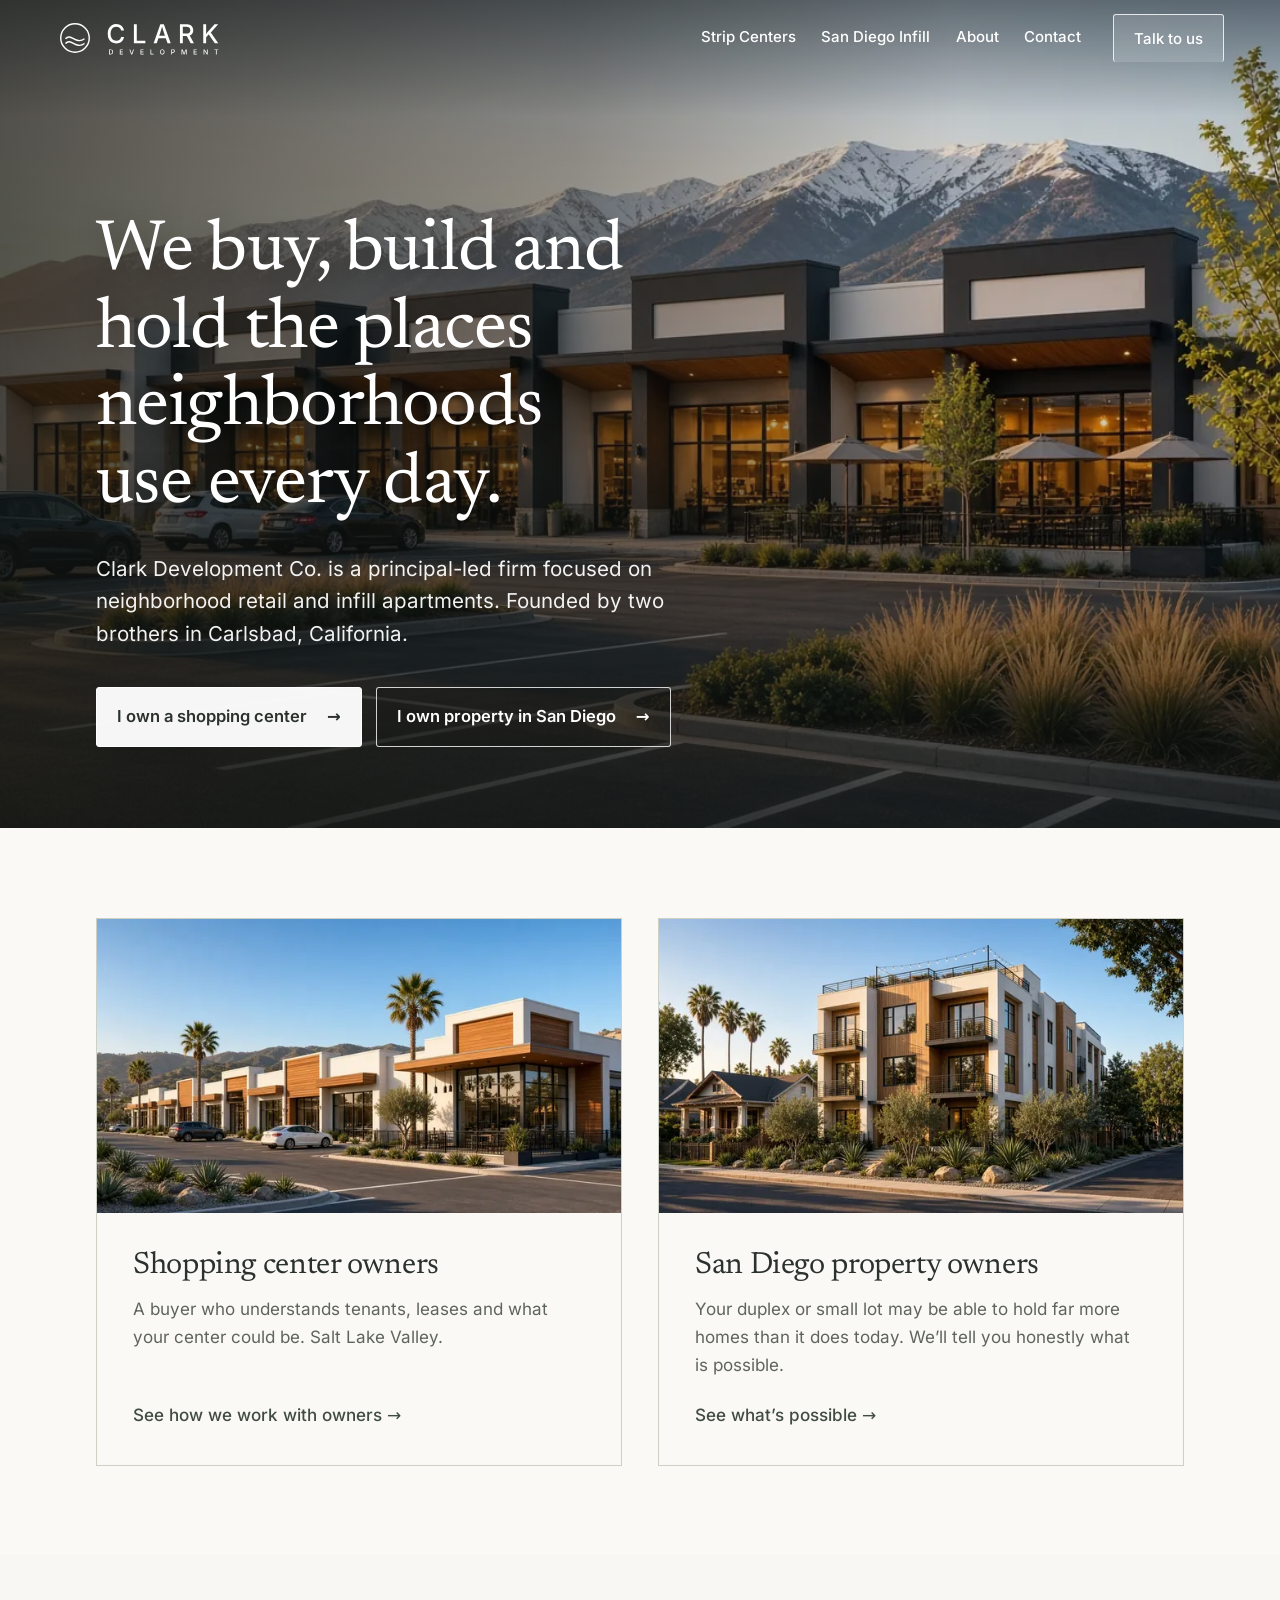
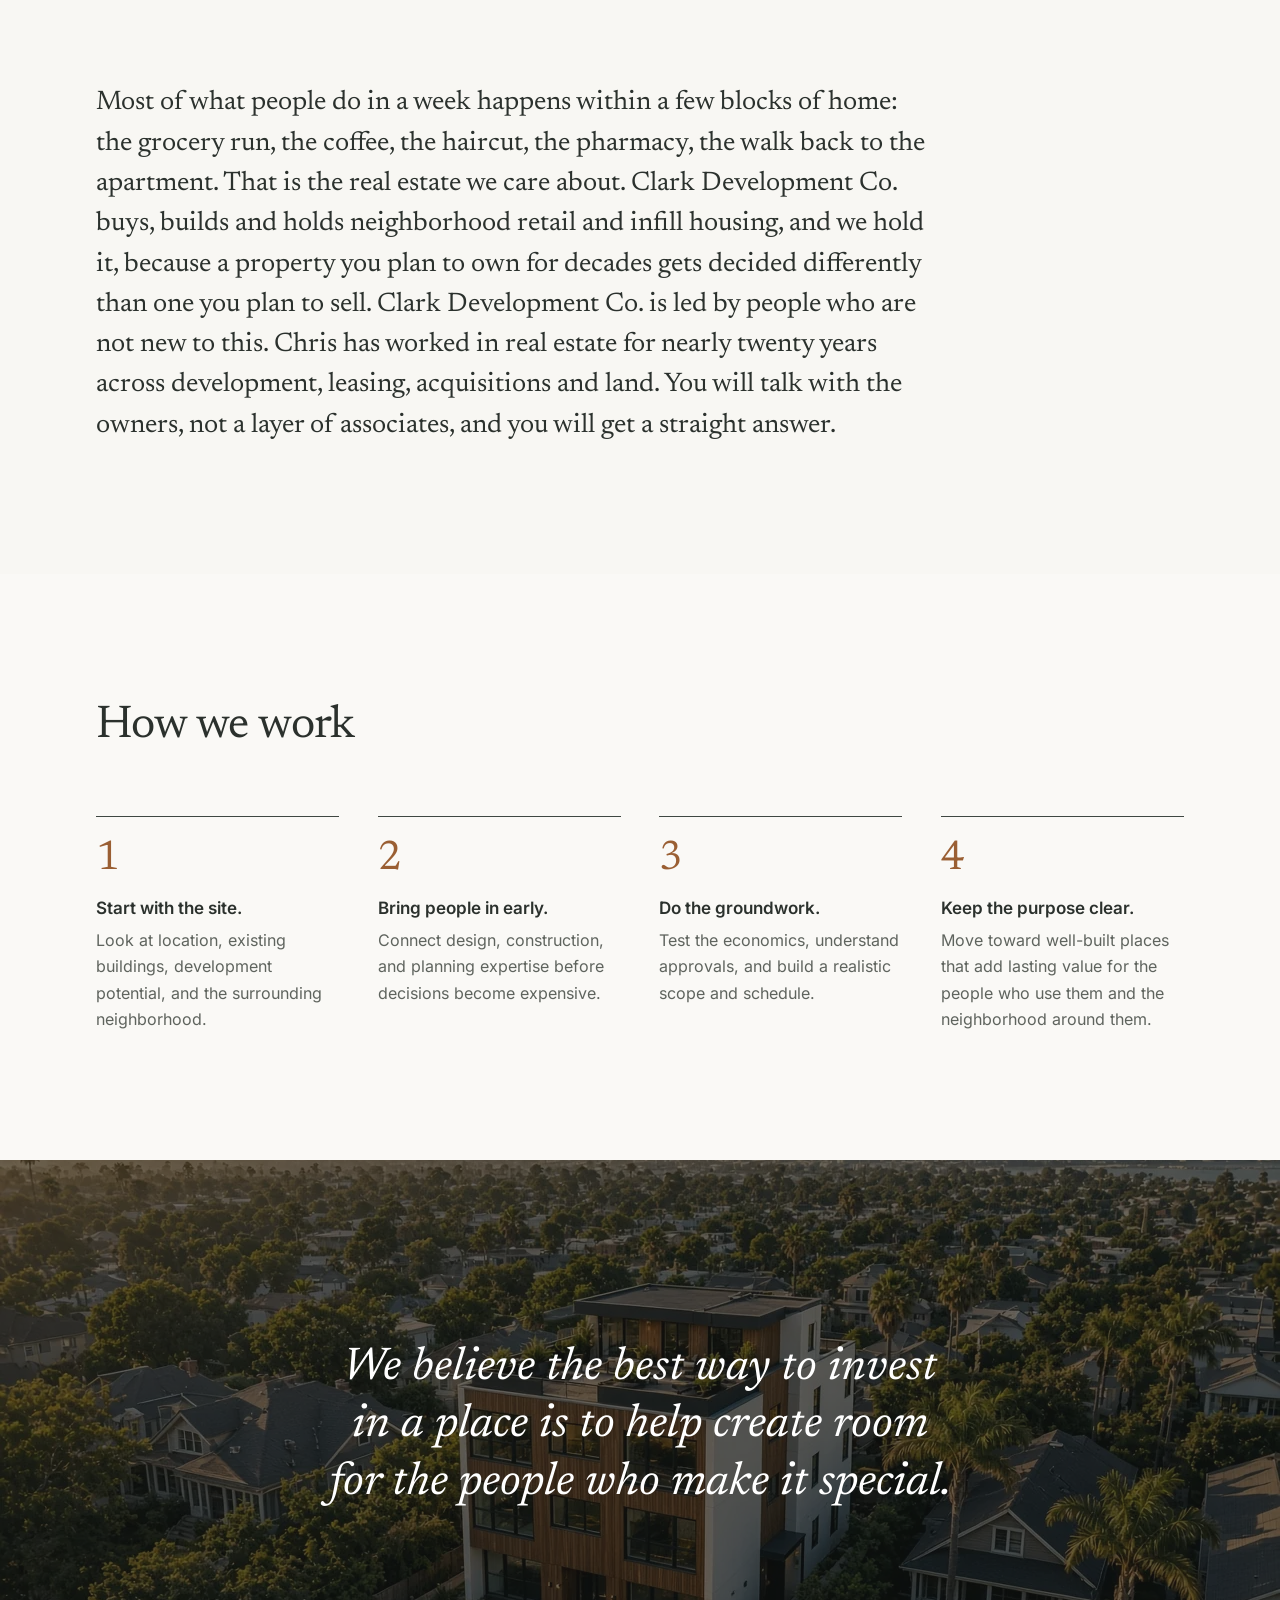
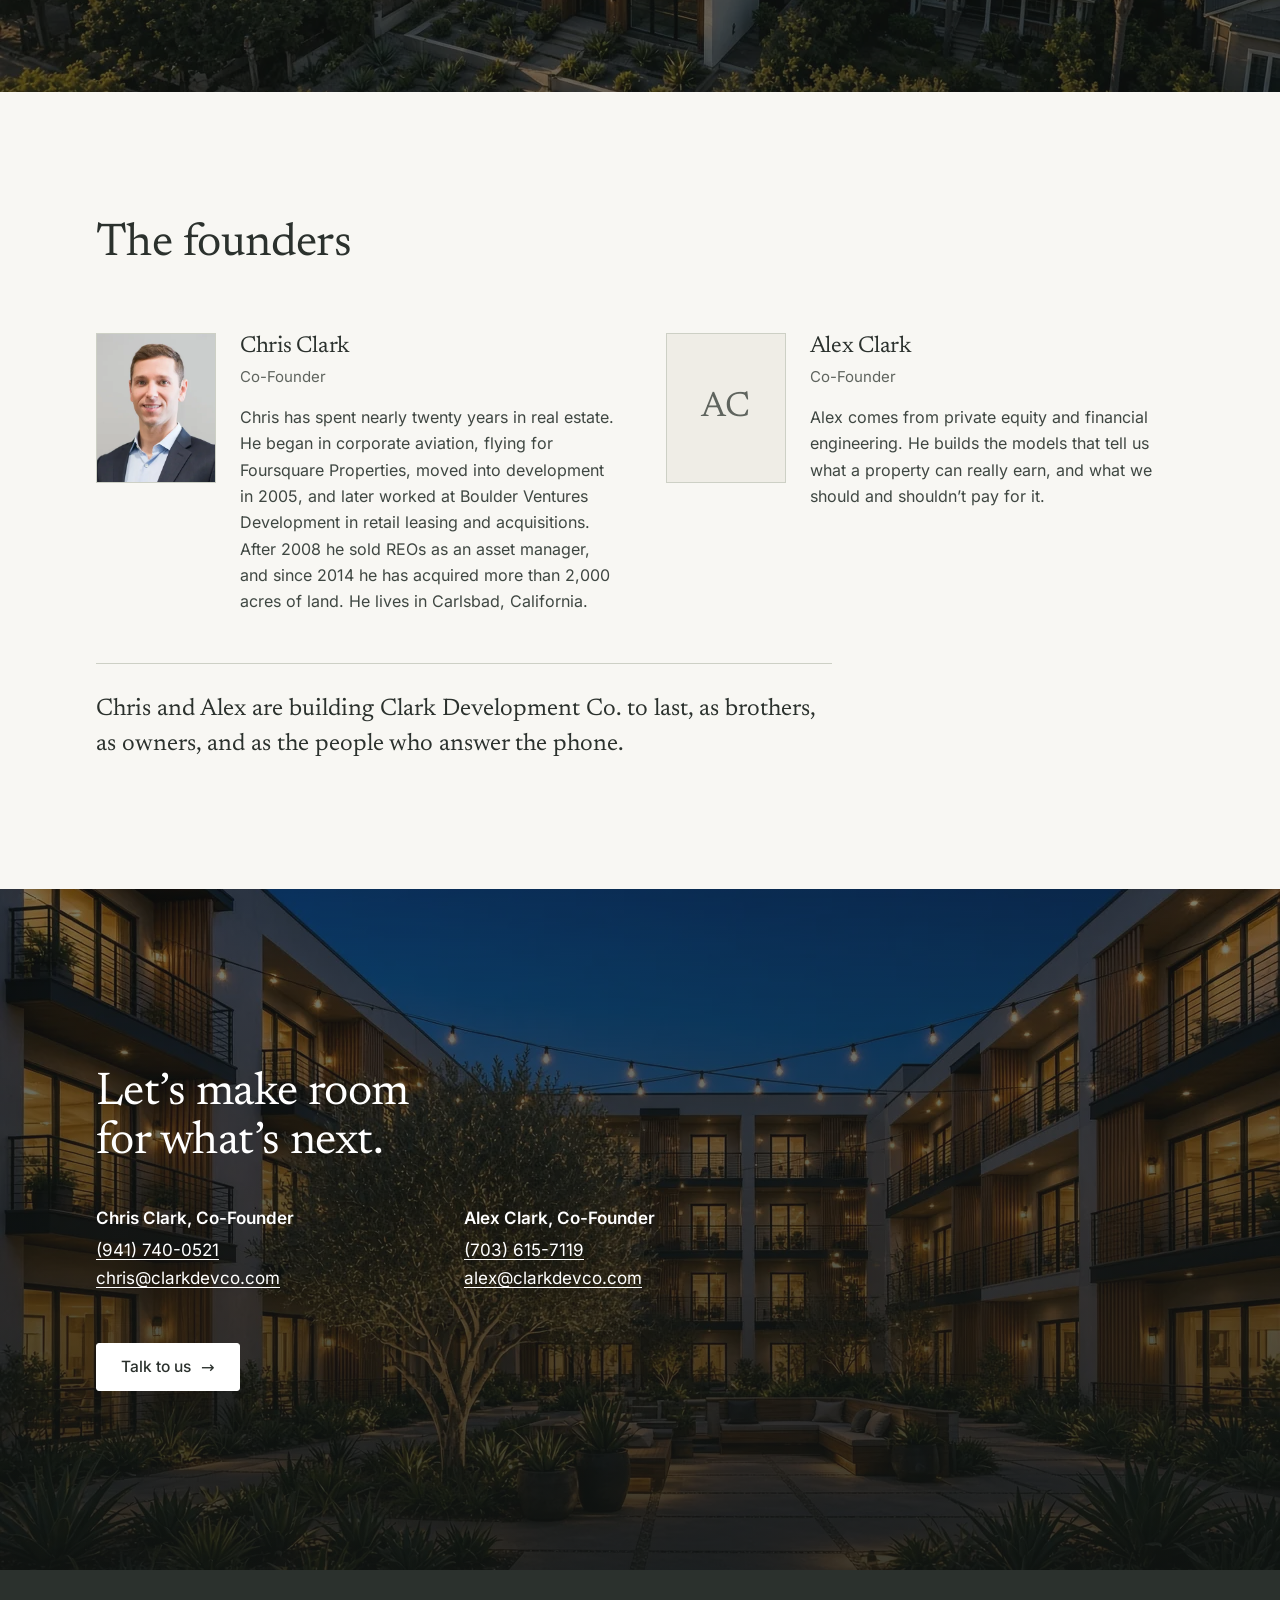
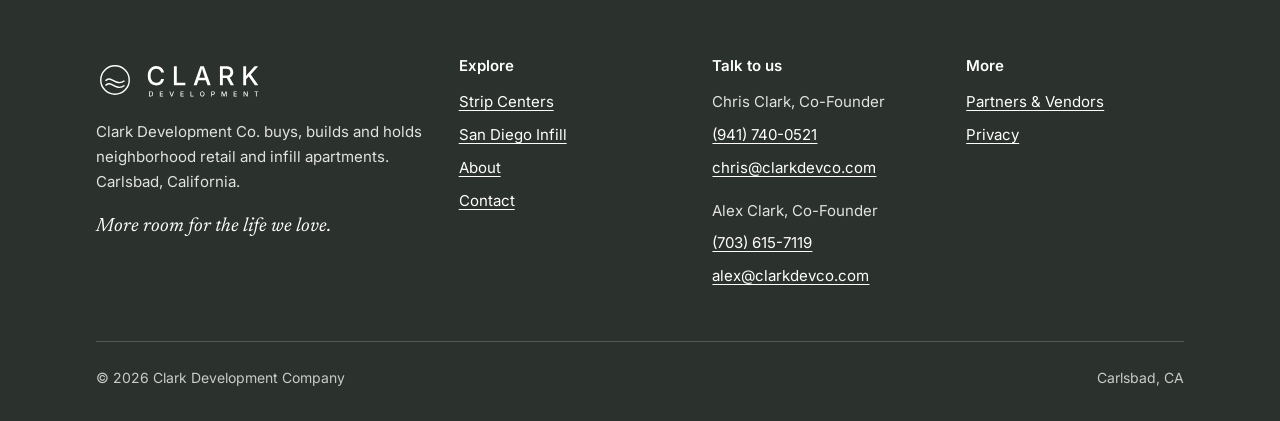
==== commit 5b50f793: "Chris headshot in bio (Chris): home" ====
--- a/index.html
+++ b/index.html
@@ -153,12 +153,12 @@
     <div class="section-head reveal"><h2 id="founders">The founders</h2></div>
     <div class="founders">
       <article class="founder reveal">
-        <div class="portrait" aria-hidden="true">CC</div>
+        <div class="portrait"><img src="/assets/images/chris-clark-headshot.webp" width="360" height="450" alt="Chris Clark" loading="lazy" decoding="async"></div>
         <div><h3>Chris Clark</h3><p class="role">Co-Founder</p><p>Chris has spent nearly twenty years in real estate. He began in corporate aviation, flying for Foursquare Properties, moved into development in 2005, and later worked at Boulder Ventures Development in retail leasing and acquisitions. After 2008 he sold REOs as an asset manager, and since 2014 he has acquired more than 2,000 acres of land. He lives in Carlsbad, California.</p></div>
       </article>
       <article class="founder reveal">
         <div class="portrait" aria-hidden="true">AC</div>
-        <div><h3>Alex Clark</h3><p class="role">Co-Founder</p><p>Alex comes from private equity and financial engineering <!-- TODO-NOTE: Alex: confirm firms/years if he wants them named -->. He builds the models that tell us what a property can really earn, and what we should and shouldn&rsquo;t pay for it.</p></div>
+        <div><h3>Alex Clark</h3><p class="role">Co-Founder</p><p>Alex comes from private equity and financial engineering<!-- TODO-NOTE: Alex: confirm firms/years if he wants them named -->. He builds the models that tell us what a property can really earn, and what we should and shouldn&rsquo;t pay for it.</p></div>
       </article>
     </div>
     <p class="founders-close reveal">Chris and Alex are building Clark Development Co. to last, as brothers, as owners, and as the people who answer the phone.</p>
--- a/assets/css/style.css
+++ b/assets/css/style.css
@@ -186,6 +186,7 @@
 .founders { display: grid; grid-template-columns: 1fr 1fr; gap: clamp(24px, 4vw, 56px); }
 .founder { display: grid; grid-template-columns: 120px 1fr; gap: 24px; align-items: start; }
 .portrait { position: relative; width: 120px; aspect-ratio: 4 / 5; background: var(--stone); border: 1px solid var(--line); display: grid; place-items: center; font-family: var(--serif); font-size: 2.2rem; color: var(--muted); }
+.portrait img { width: 100%; height: 100%; object-fit: cover; display: block; }
 .portrait .todo { position: absolute; left: 6px; right: 6px; bottom: 6px; font-size: 0.6875rem; line-height: 1.25; text-align: center; padding: 3px; }
 .founder h3 { margin-bottom: 4px; }
 .founder .role { color: var(--muted); font-size: 0.9375rem; margin-bottom: 14px; }
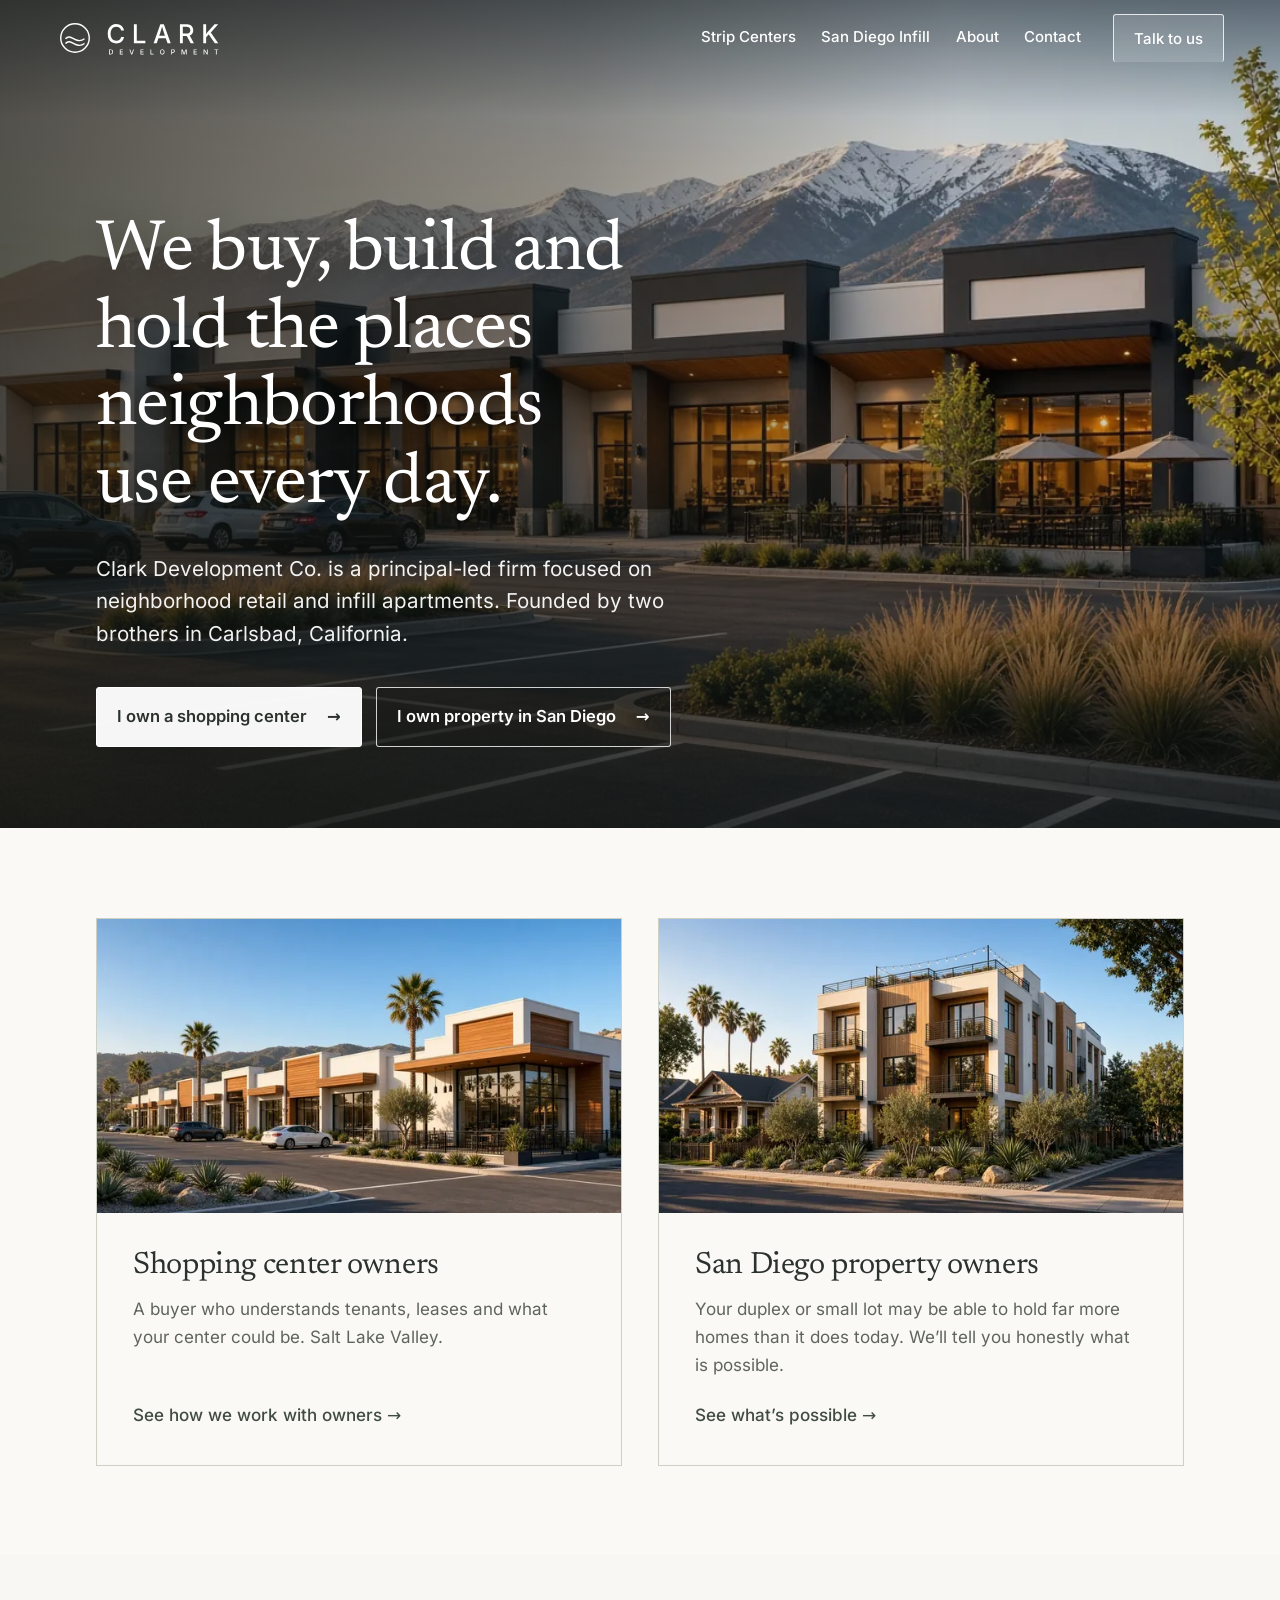
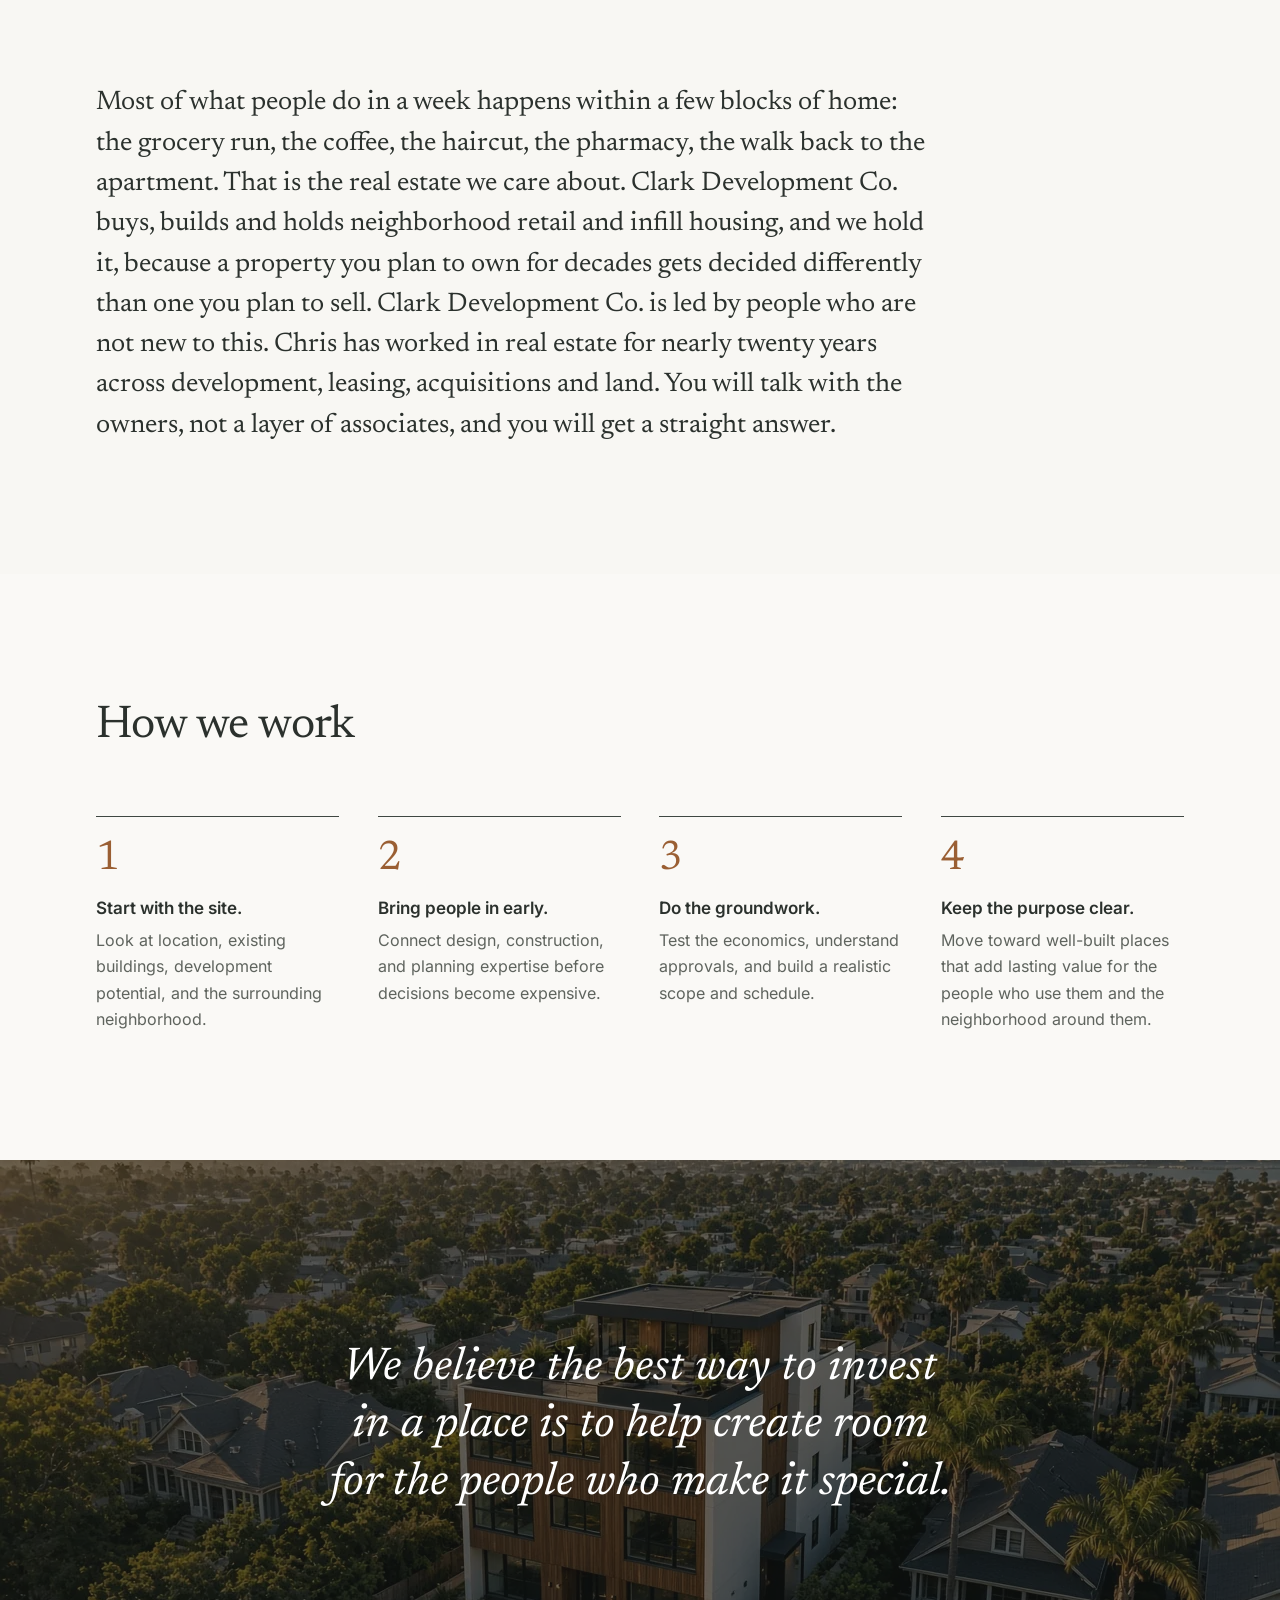
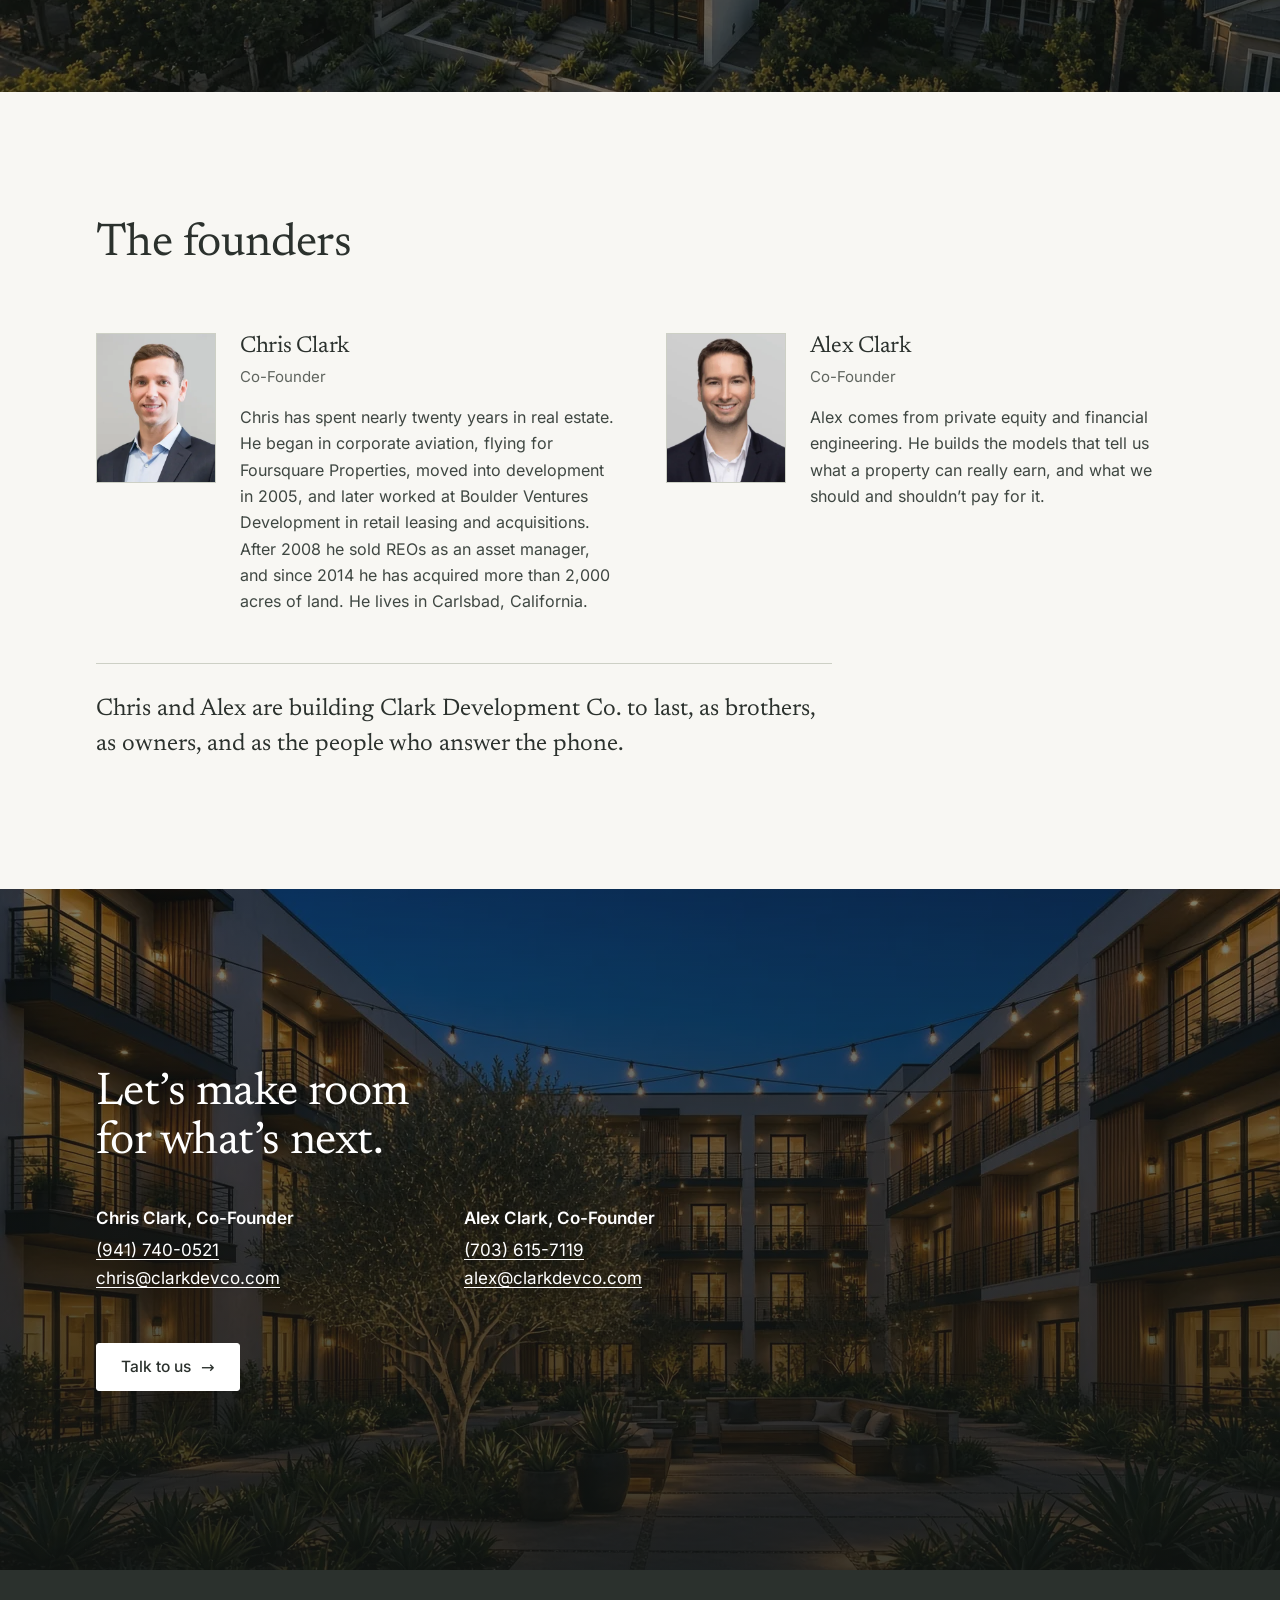
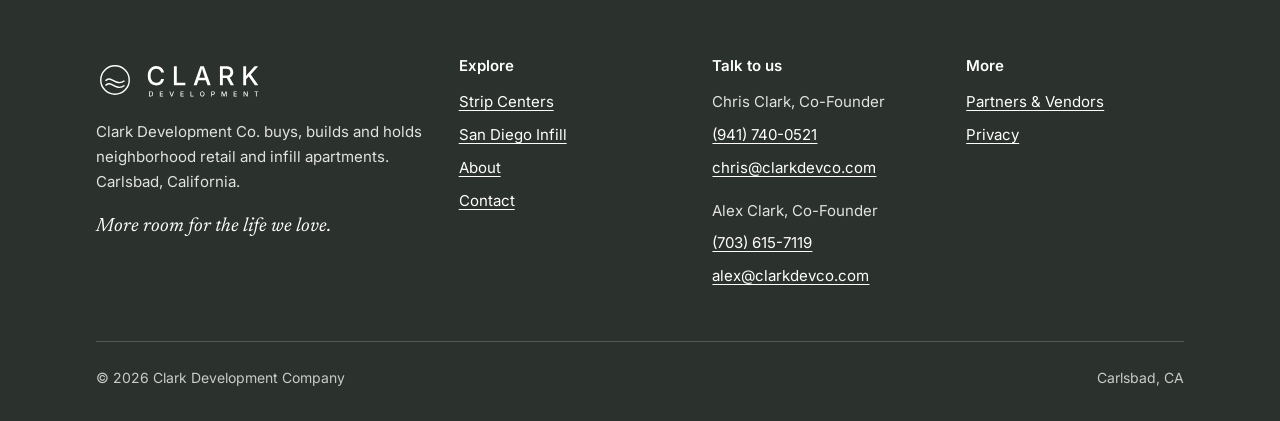
==== commit 374dfa6a: "Add Alex headshot to home page founders section (requested by Alex)" ====
--- a/index.html
+++ b/index.html
@@ -157,7 +157,7 @@
         <div><h3>Chris Clark</h3><p class="role">Co-Founder</p><p>Chris has spent nearly twenty years in real estate. He began in corporate aviation, flying for Foursquare Properties, moved into development in 2005, and later worked at Boulder Ventures Development in retail leasing and acquisitions. After 2008 he sold REOs as an asset manager, and since 2014 he has acquired more than 2,000 acres of land. He lives in Carlsbad, California.</p></div>
       </article>
       <article class="founder reveal">
-        <div class="portrait" aria-hidden="true">AC</div>
+        <div class="portrait"><img src="/assets/images/alex-clark-headshot.webp" width="360" height="450" alt="Alex Clark" loading="lazy" decoding="async"></div>
         <div><h3>Alex Clark</h3><p class="role">Co-Founder</p><p>Alex comes from private equity and financial engineering<!-- TODO-NOTE: Alex: confirm firms/years if he wants them named -->. He builds the models that tell us what a property can really earn, and what we should and shouldn&rsquo;t pay for it.</p></div>
       </article>
     </div>
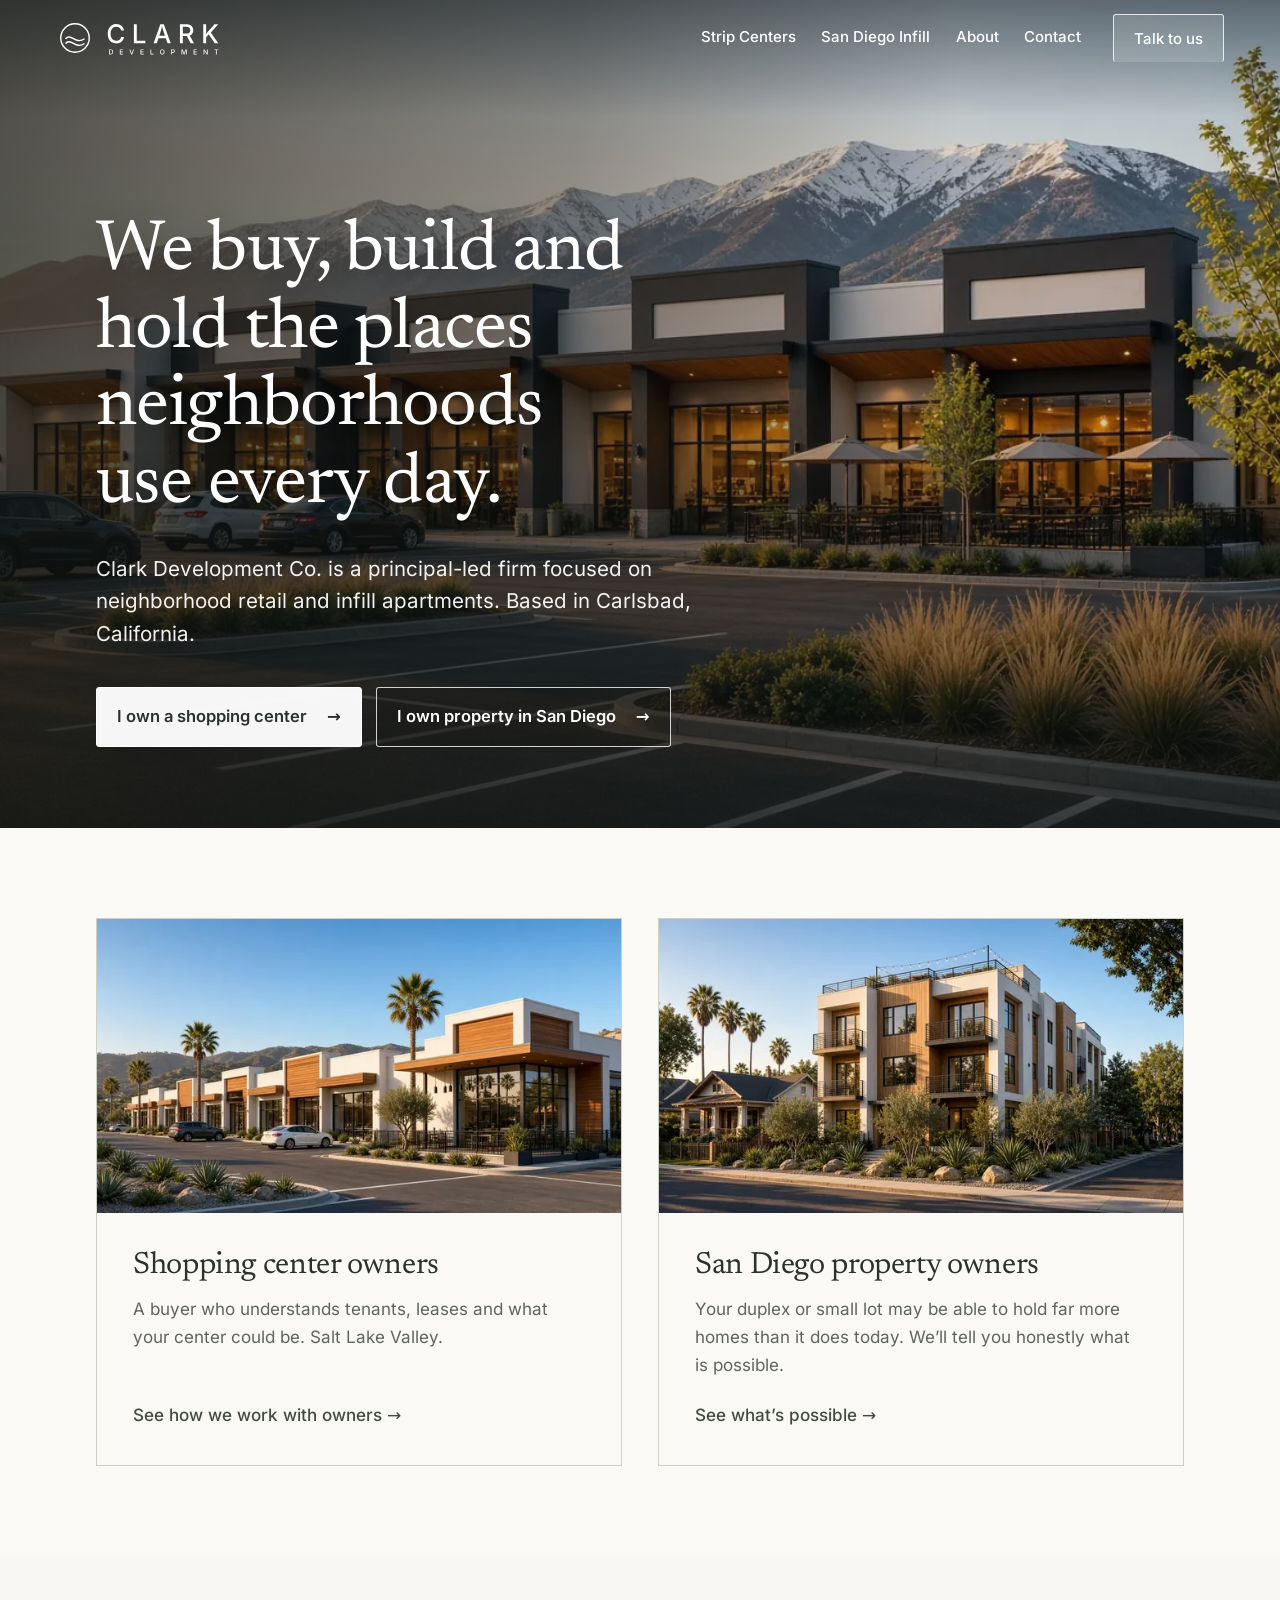
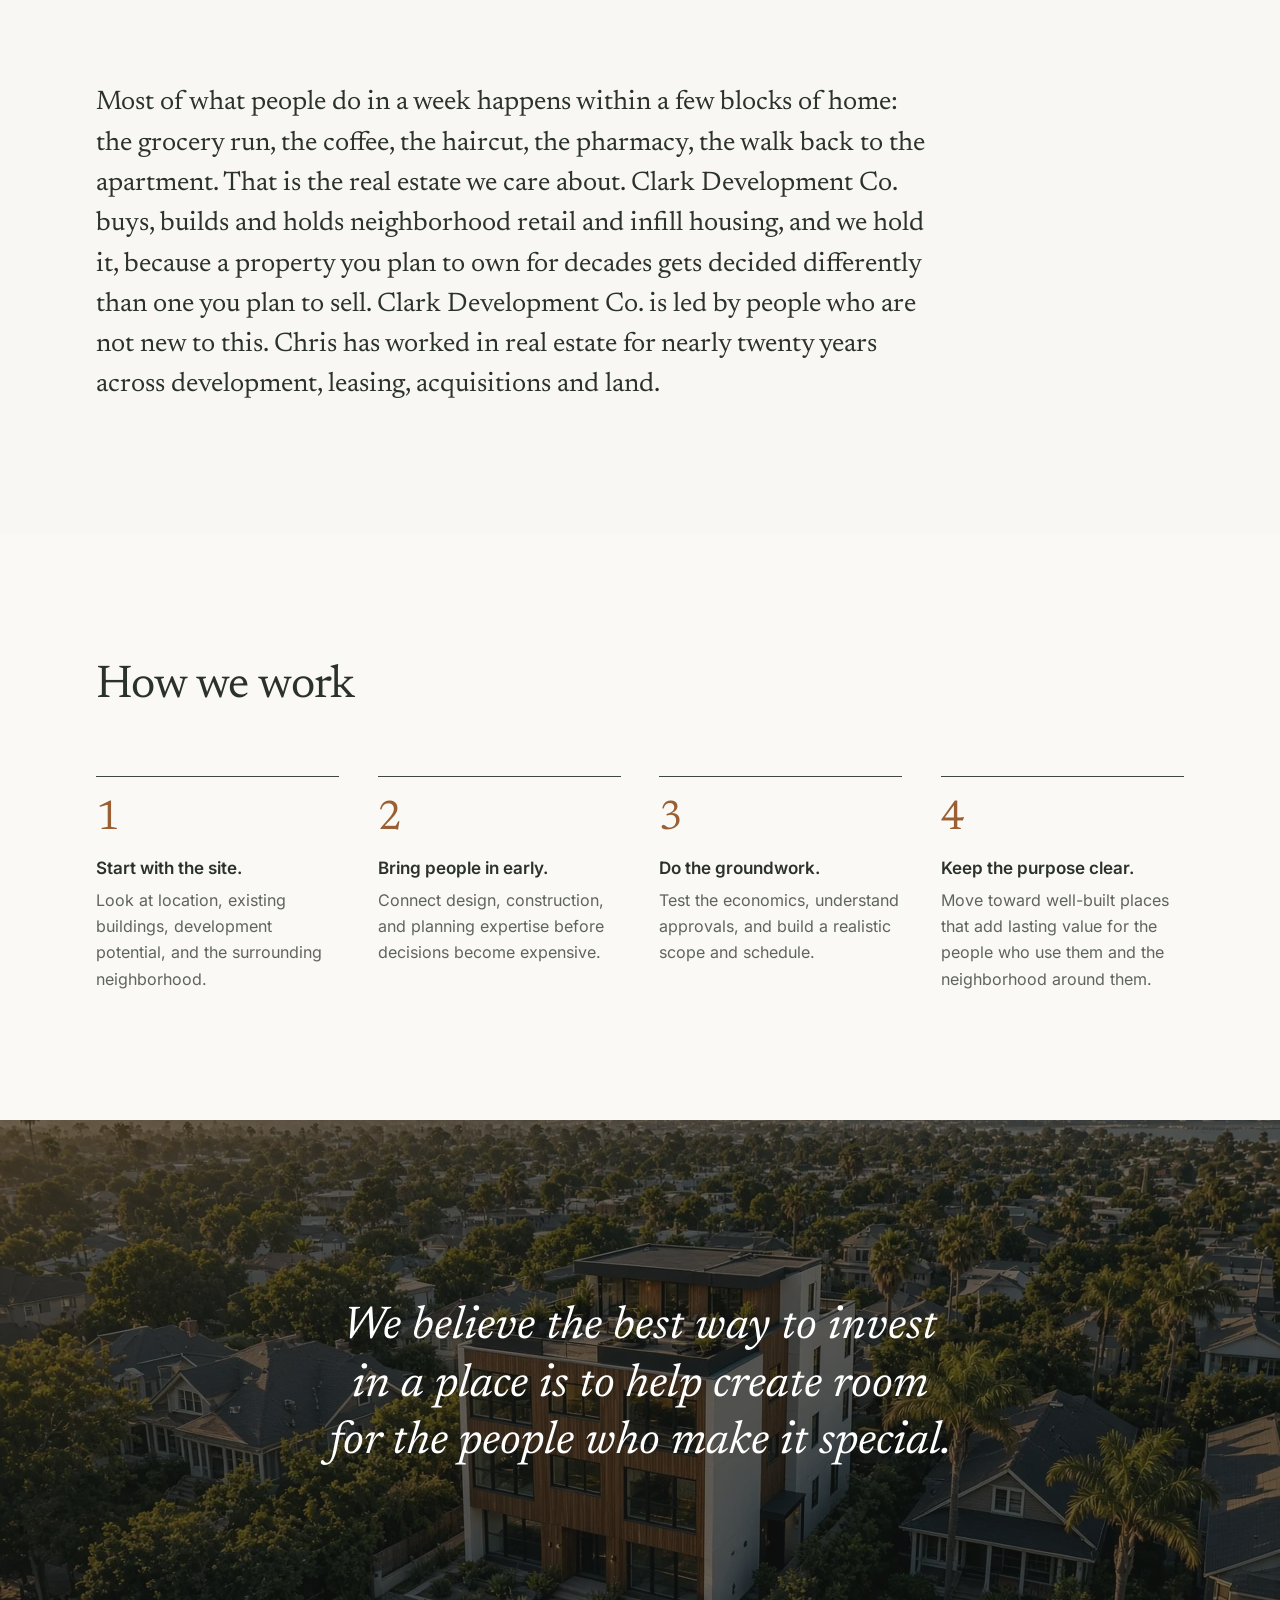
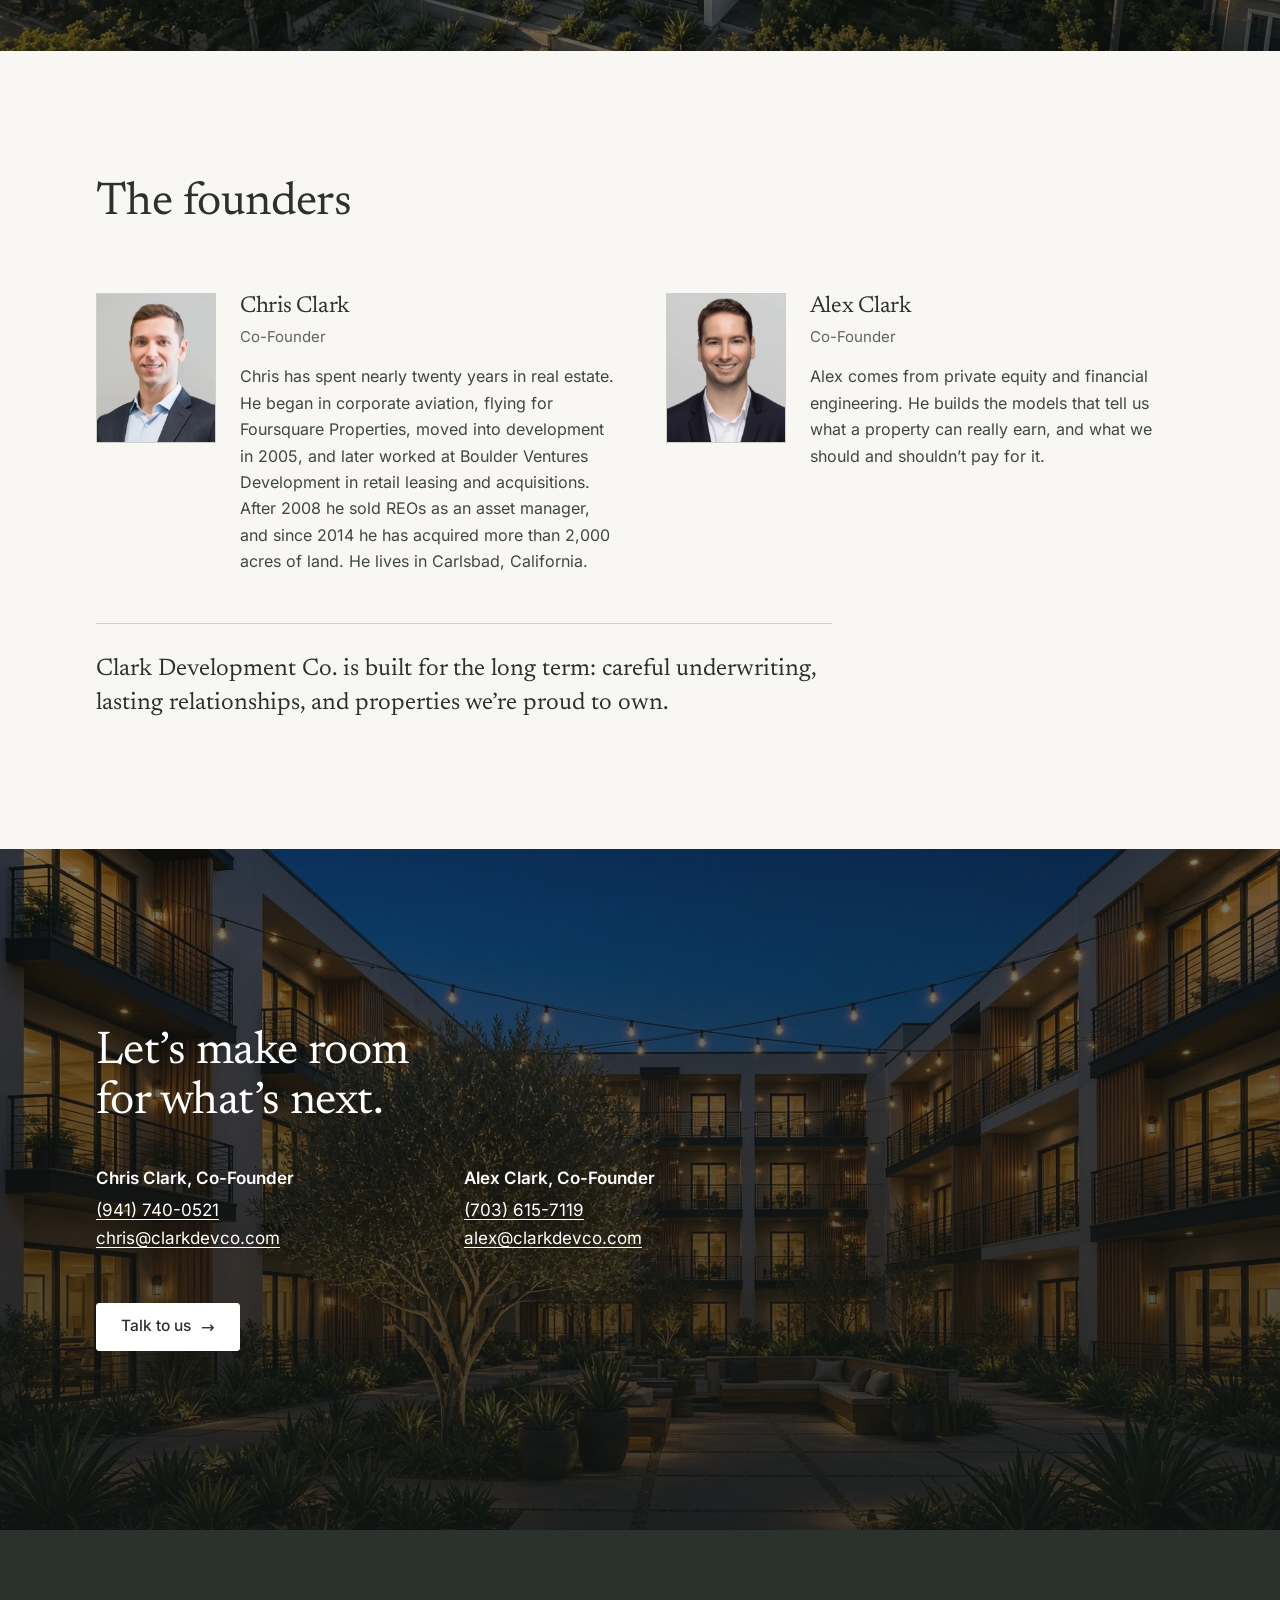
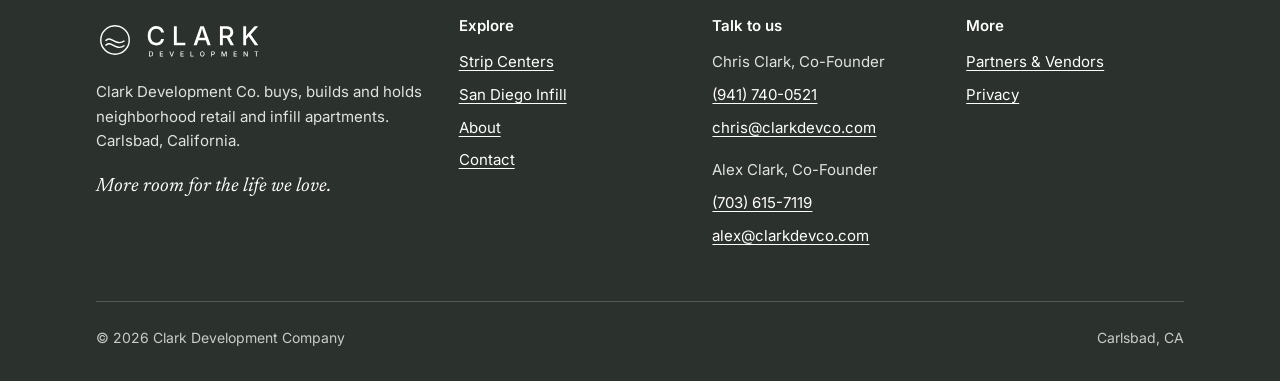
==== commit d10e63ea: "Tone: company-first, less founder emphasis (Chris): home" ====
--- a/index.html
+++ b/index.html
@@ -4,7 +4,7 @@
   <meta charset="utf-8">
   <meta name="viewport" content="width=device-width, initial-scale=1">
   <title>Clark Development Co. | Neighborhood Retail &amp; Infill Apartments</title>
-  <meta name="description" content="Clark Development Co. buys, builds and holds neighborhood retail and infill apartments. Founded by brothers Chris and Alex Clark in Carlsbad, California.">
+  <meta name="description" content="Clark Development Co. buys, builds and holds neighborhood retail and infill apartments. Based in Carlsbad, California.">
   <link rel="canonical" href="https://clarkdevco.com/">
   <meta name="theme-color" content="#454b46">
   <link rel="icon" href="/favicon.svg" type="image/svg+xml">
@@ -16,7 +16,7 @@
   <meta property="og:site_name" content="Clark Development Co.">
   <meta property="og:type" content="website">
   <meta property="og:title" content="Clark Development Co. | Neighborhood Retail &amp; Infill Apartments">
-  <meta property="og:description" content="Clark Development Co. buys, builds and holds neighborhood retail and infill apartments. Founded by brothers Chris and Alex Clark in Carlsbad, California.">
+  <meta property="og:description" content="Clark Development Co. buys, builds and holds neighborhood retail and infill apartments. Based in Carlsbad, California.">
   <meta property="og:url" content="https://clarkdevco.com/">
   <meta property="og:image" content="https://clarkdevco.com/assets/images/og-share.jpg">
   <meta property="og:image:width" content="1200">
@@ -24,7 +24,7 @@
   <meta property="og:image:alt" content="New three-story apartment building with cedar and stucco facade on a tree-lined San Diego street at golden hour">
   <meta name="twitter:card" content="summary_large_image">
   <meta name="twitter:title" content="Clark Development Co. | Neighborhood Retail &amp; Infill Apartments">
-  <meta name="twitter:description" content="Clark Development Co. buys, builds and holds neighborhood retail and infill apartments. Founded by brothers Chris and Alex Clark in Carlsbad, California.">
+  <meta name="twitter:description" content="Clark Development Co. buys, builds and holds neighborhood retail and infill apartments. Based in Carlsbad, California.">
   <meta name="twitter:image" content="https://clarkdevco.com/assets/images/og-share.jpg">
   <meta name="twitter:image:alt" content="New three-story apartment building with cedar and stucco facade on a tree-lined San Diego street at golden hour">
   <script type="application/ld+json">
@@ -92,7 +92,7 @@
   </div>
   <div class="hero-content on-dark">
     <h1>We buy, build and hold the places neighborhoods use every day.</h1>
-    <p class="lede">Clark Development Co. is a principal-led firm focused on neighborhood retail and infill apartments. Founded by two brothers in Carlsbad, California.</p>
+    <p class="lede">Clark Development Co. is a principal-led firm focused on neighborhood retail and infill apartments. Based in Carlsbad, California.</p>
     <!-- Alternate heroes (not used):
       B: "Neighborhood real estate, built to be held." / "We acquire and reposition neighborhood shopping centers and build apartments on infill sites. Principal-led, long-term, and direct."
       C: "Where neighbors shop. Where neighbors live." / "We buy and reposition neighborhood strip centers and develop infill apartments. One team, one long-term view." -->
@@ -127,7 +127,7 @@
 <section class="section intro-band" aria-labelledby="focus">
   <div class="wrap">
     <h2 id="focus" class="visually-hidden">What we do</h2>
-    <p class="reveal">Most of what people do in a week happens within a few blocks of home: the grocery run, the coffee, the haircut, the pharmacy, the walk back to the apartment. That is the real estate we care about. Clark Development Co. buys, builds and holds neighborhood retail and infill housing, and we hold it, because a property you plan to own for decades gets decided differently than one you plan to sell. Clark Development Co. is led by people who are not new to this. Chris has worked in real estate for nearly twenty years across development, leasing, acquisitions and land. You will talk with the owners, not a layer of associates, and you will get a straight answer.</p>
+    <p class="reveal">Most of what people do in a week happens within a few blocks of home: the grocery run, the coffee, the haircut, the pharmacy, the walk back to the apartment. That is the real estate we care about. Clark Development Co. buys, builds and holds neighborhood retail and infill housing, and we hold it, because a property you plan to own for decades gets decided differently than one you plan to sell. Clark Development Co. is led by people who are not new to this. Chris has worked in real estate for nearly twenty years across development, leasing, acquisitions and land.</p>
   </div>
 </section>
 
@@ -161,7 +161,7 @@
         <div><h3>Alex Clark</h3><p class="role">Co-Founder</p><p>Alex comes from private equity and financial engineering<!-- TODO-NOTE: Alex: confirm firms/years if he wants them named -->. He builds the models that tell us what a property can really earn, and what we should and shouldn&rsquo;t pay for it.</p></div>
       </article>
     </div>
-    <p class="founders-close reveal">Chris and Alex are building Clark Development Co. to last, as brothers, as owners, and as the people who answer the phone.</p>
+    <p class="founders-close reveal">Clark Development Co. is built for the long term: careful underwriting, lasting relationships, and properties we&rsquo;re proud to own.</p>
   </div>
 </section>
 
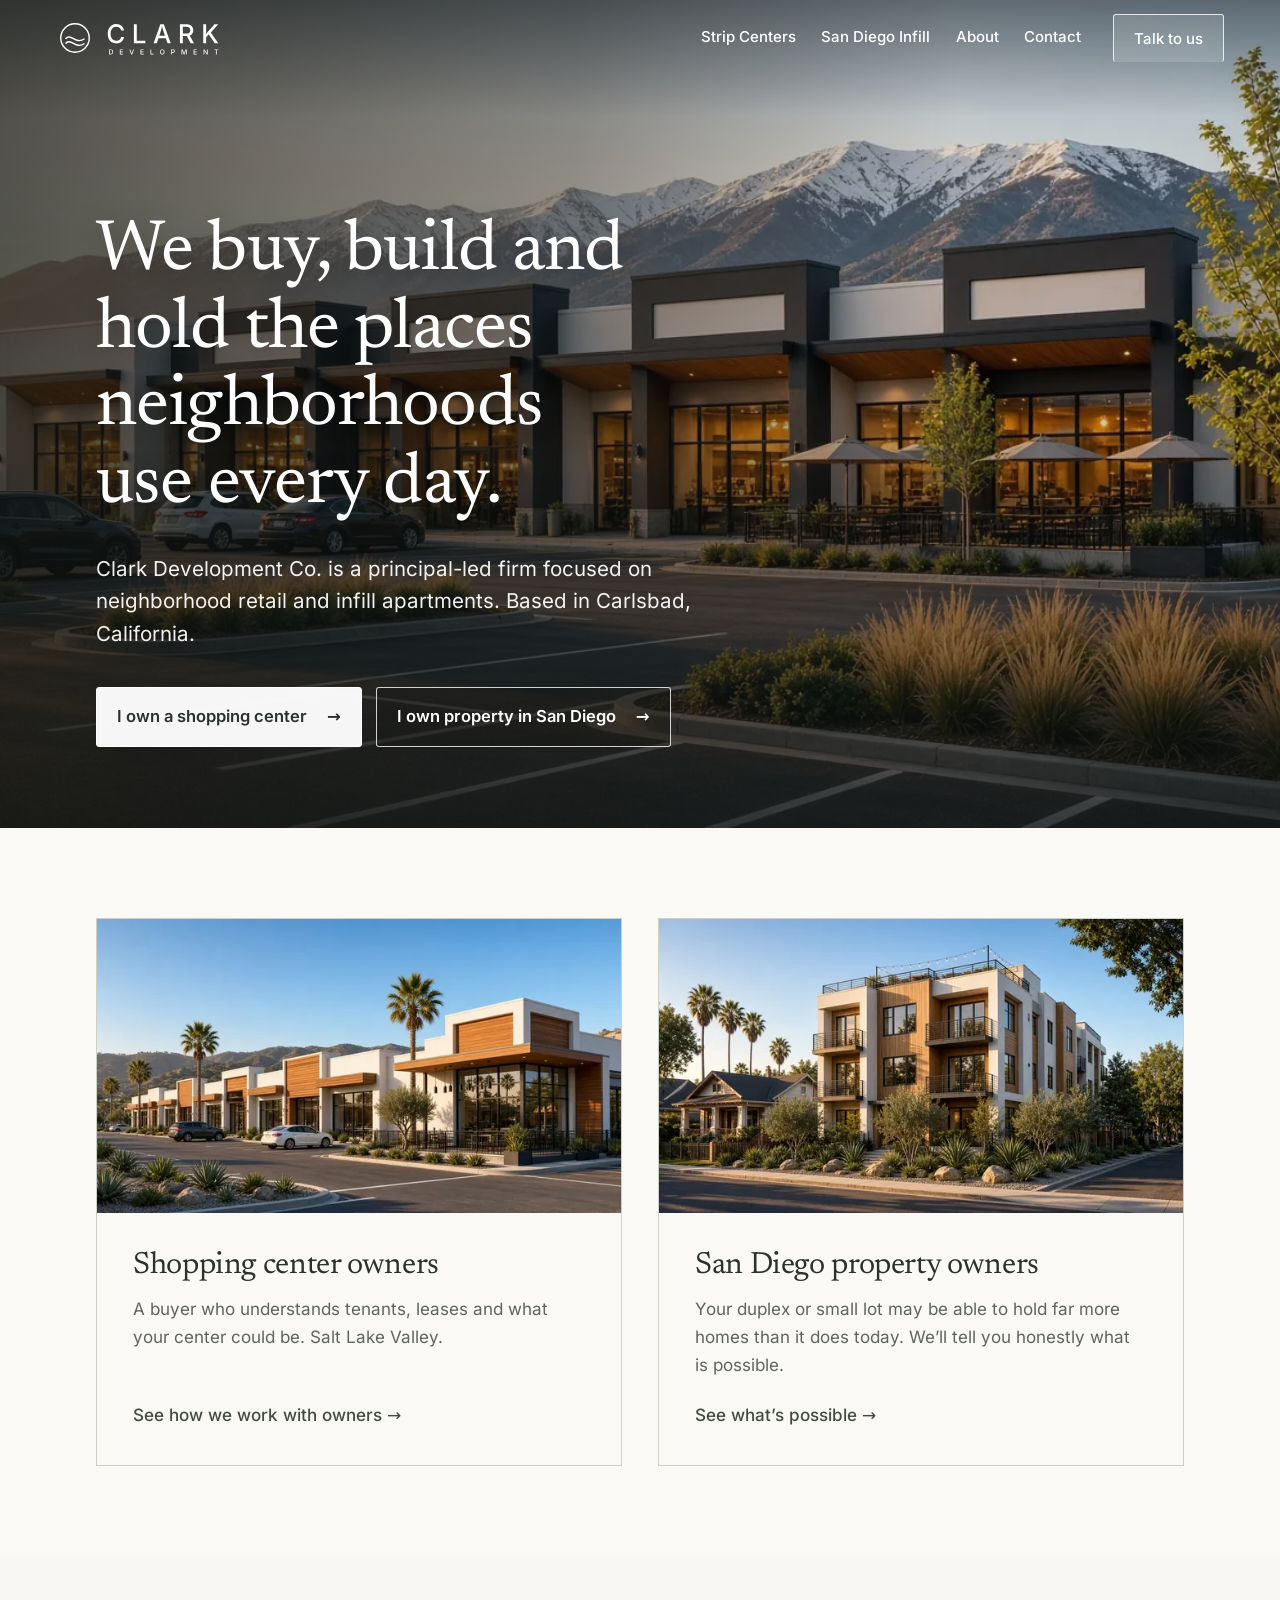
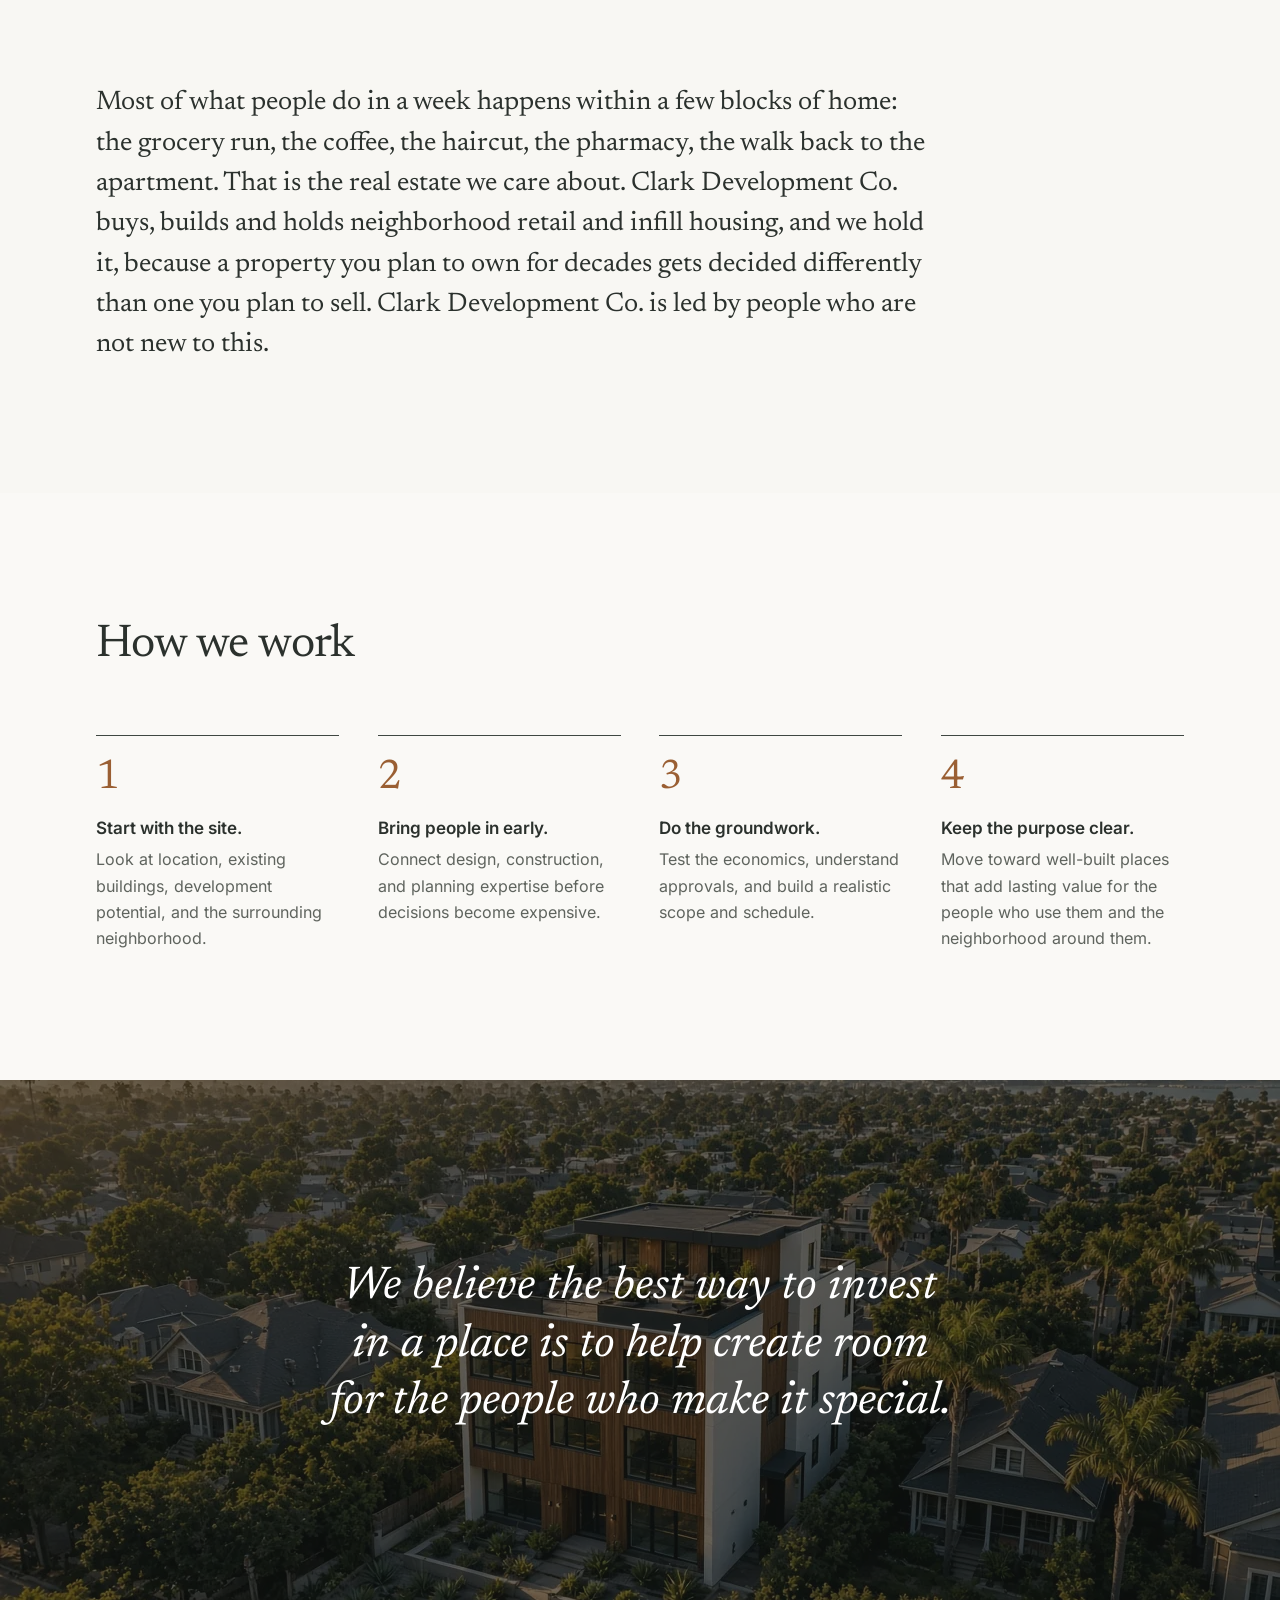
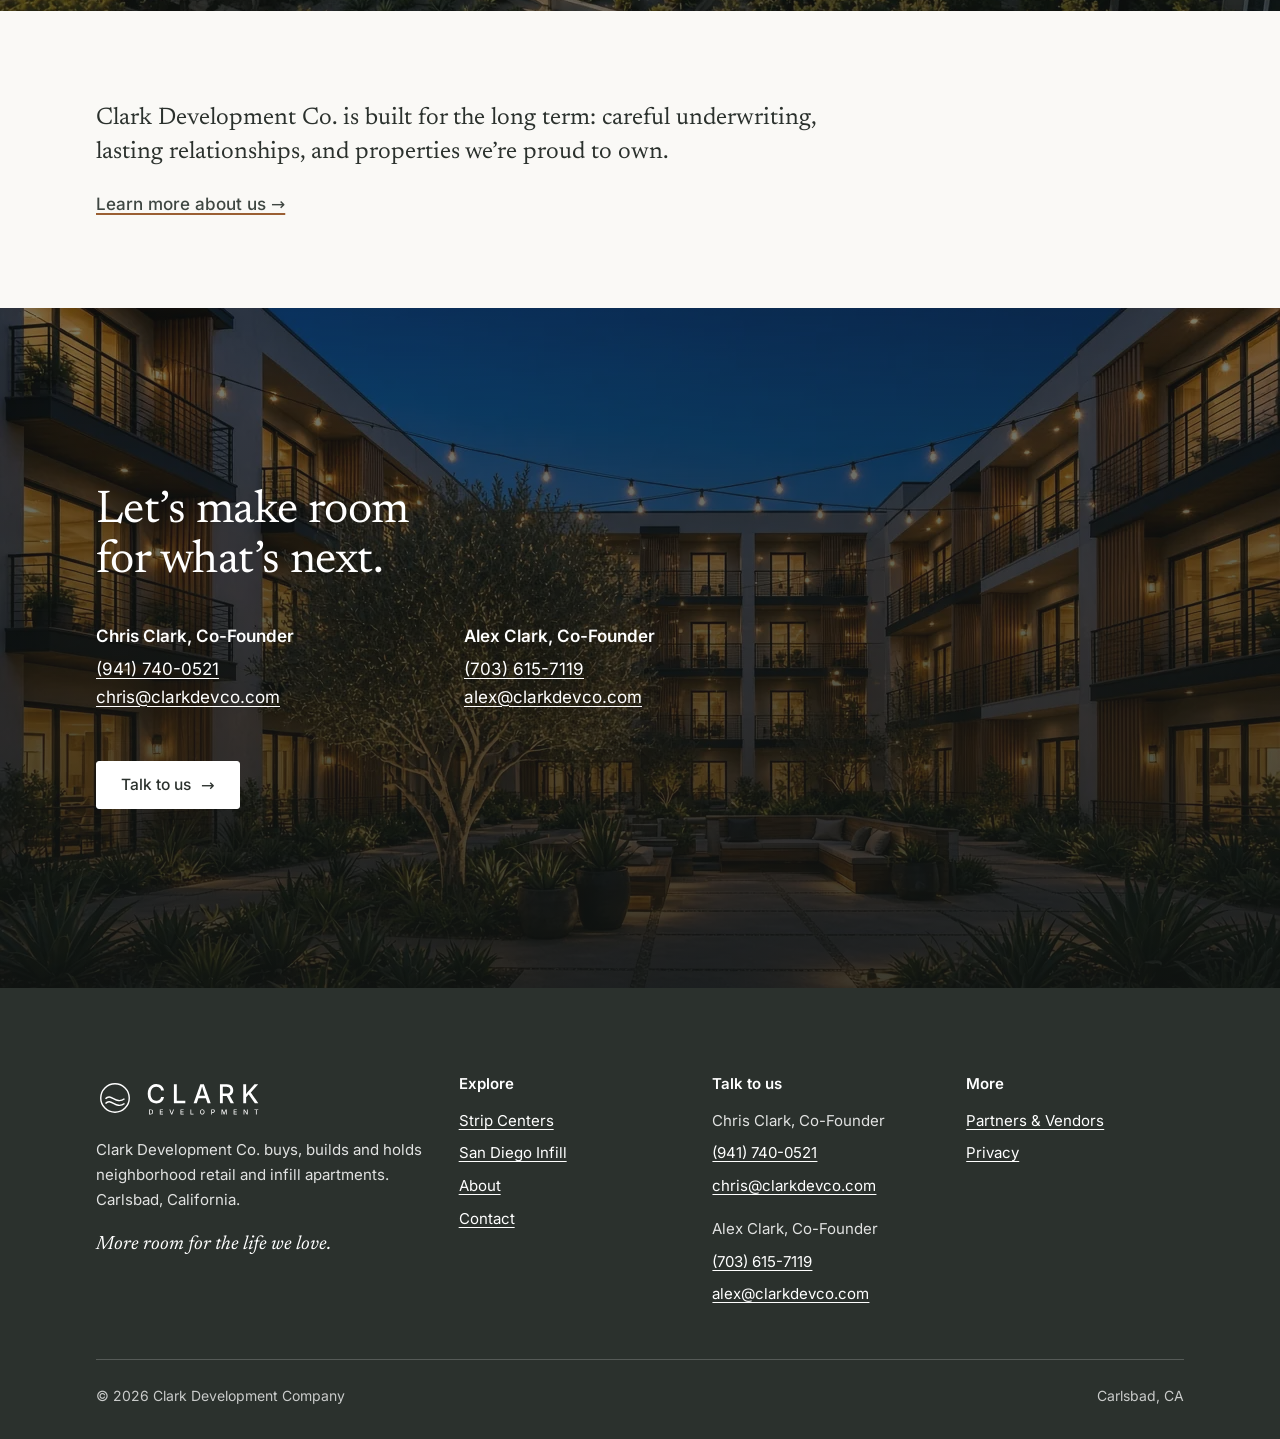
==== commit fab4e816: "Site audit: company-first copy (Chris): home" ====
--- a/index.html
+++ b/index.html
@@ -127,7 +127,7 @@
 <section class="section intro-band" aria-labelledby="focus">
   <div class="wrap">
     <h2 id="focus" class="visually-hidden">What we do</h2>
-    <p class="reveal">Most of what people do in a week happens within a few blocks of home: the grocery run, the coffee, the haircut, the pharmacy, the walk back to the apartment. That is the real estate we care about. Clark Development Co. buys, builds and holds neighborhood retail and infill housing, and we hold it, because a property you plan to own for decades gets decided differently than one you plan to sell. Clark Development Co. is led by people who are not new to this. Chris has worked in real estate for nearly twenty years across development, leasing, acquisitions and land.</p>
+    <p class="reveal">Most of what people do in a week happens within a few blocks of home: the grocery run, the coffee, the haircut, the pharmacy, the walk back to the apartment. That is the real estate we care about. Clark Development Co. buys, builds and holds neighborhood retail and infill housing, and we hold it, because a property you plan to own for decades gets decided differently than one you plan to sell. Clark Development Co. is led by people who are not new to this.</p>
   </div>
 </section>
 
@@ -148,20 +148,10 @@
   <div class="wrap"><p class="pull reveal">We believe the best way to invest in a place is to help create room for the people who make it special.</p></div>
 </section>
 
-<section class="section" aria-labelledby="founders">
-  <div class="wrap">
-    <div class="section-head reveal"><h2 id="founders">The founders</h2></div>
-    <div class="founders">
-      <article class="founder reveal">
-        <div class="portrait"><img src="/assets/images/chris-clark-headshot.webp" width="360" height="450" alt="Chris Clark" loading="lazy" decoding="async"></div>
-        <div><h3>Chris Clark</h3><p class="role">Co-Founder</p><p>Chris has spent nearly twenty years in real estate. He began in corporate aviation, flying for Foursquare Properties, moved into development in 2005, and later worked at Boulder Ventures Development in retail leasing and acquisitions. After 2008 he sold REOs as an asset manager, and since 2014 he has acquired more than 2,000 acres of land. He lives in Carlsbad, California.</p></div>
-      </article>
-      <article class="founder reveal">
-        <div class="portrait"><img src="/assets/images/alex-clark-headshot.webp" width="360" height="450" alt="Alex Clark" loading="lazy" decoding="async"></div>
-        <div><h3>Alex Clark</h3><p class="role">Co-Founder</p><p>Alex comes from private equity and financial engineering<!-- TODO-NOTE: Alex: confirm firms/years if he wants them named -->. He builds the models that tell us what a property can really earn, and what we should and shouldn&rsquo;t pay for it.</p></div>
-      </article>
-    </div>
-    <p class="founders-close reveal">Clark Development Co. is built for the long term: careful underwriting, lasting relationships, and properties we&rsquo;re proud to own.</p>
+<section class="section tight bg-paper" aria-label="About us">
+  <div class="wrap">
+    <p class="founders-close reveal" style="border:0;margin:0;padding:0">Clark Development Co. is built for the long term: careful underwriting, lasting relationships, and properties we&rsquo;re proud to own.</p>
+    <p class="reveal" style="margin-top:20px"><a class="text-link" href="/about/">Learn more about us <span aria-hidden="true">&rarr;</span></a></p>
   </div>
 </section>
 
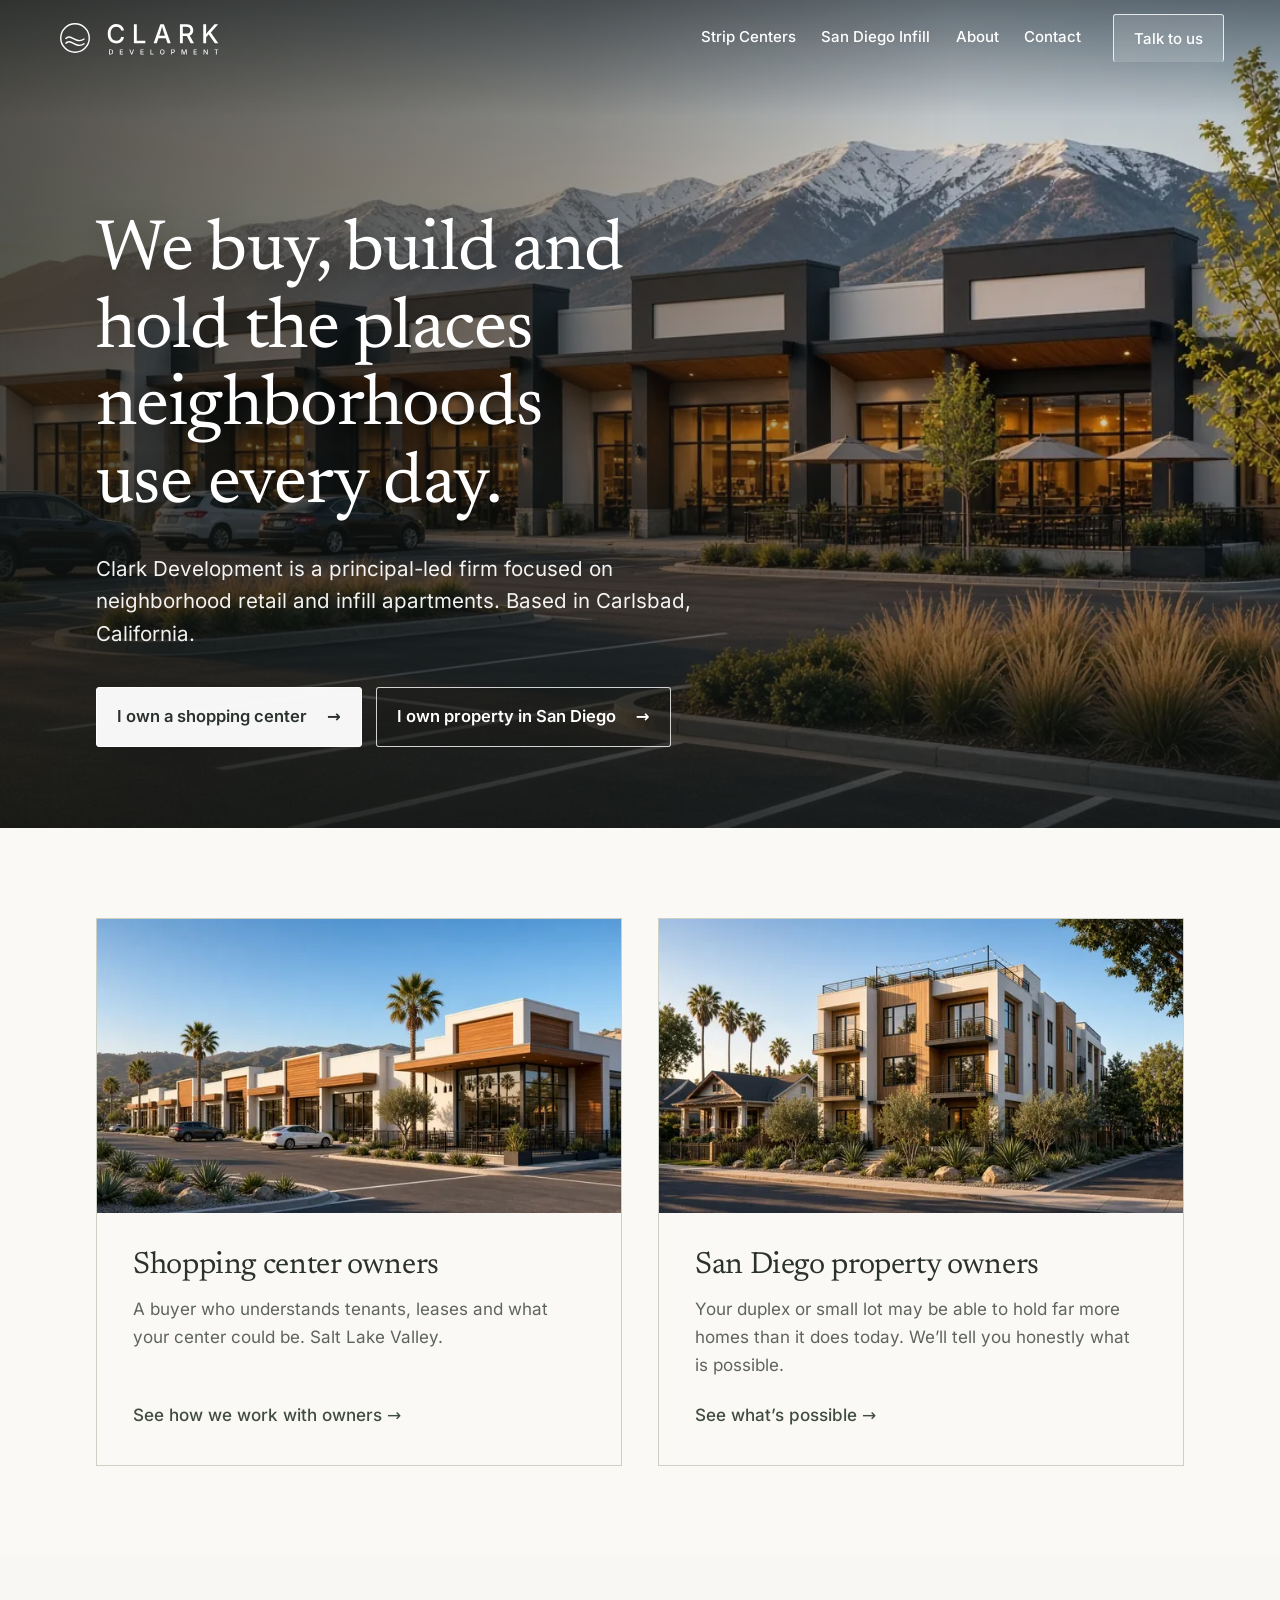
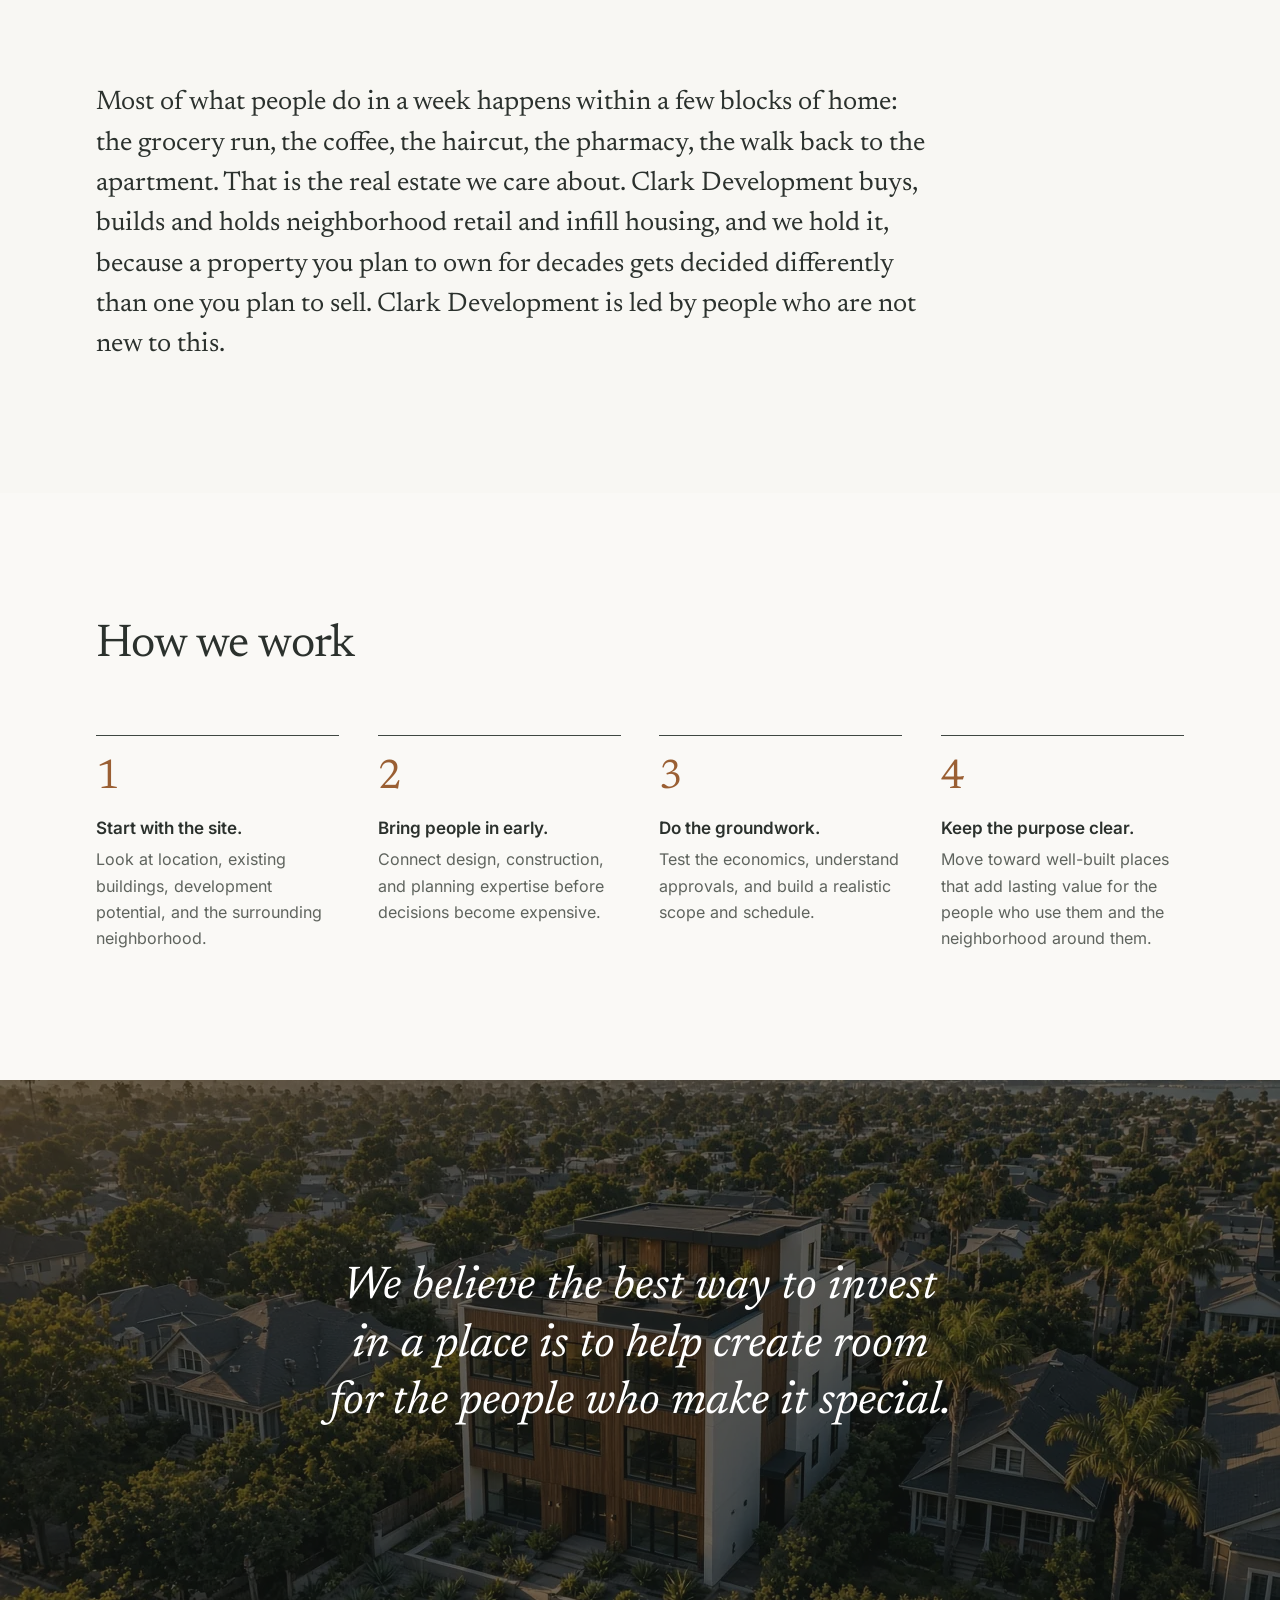
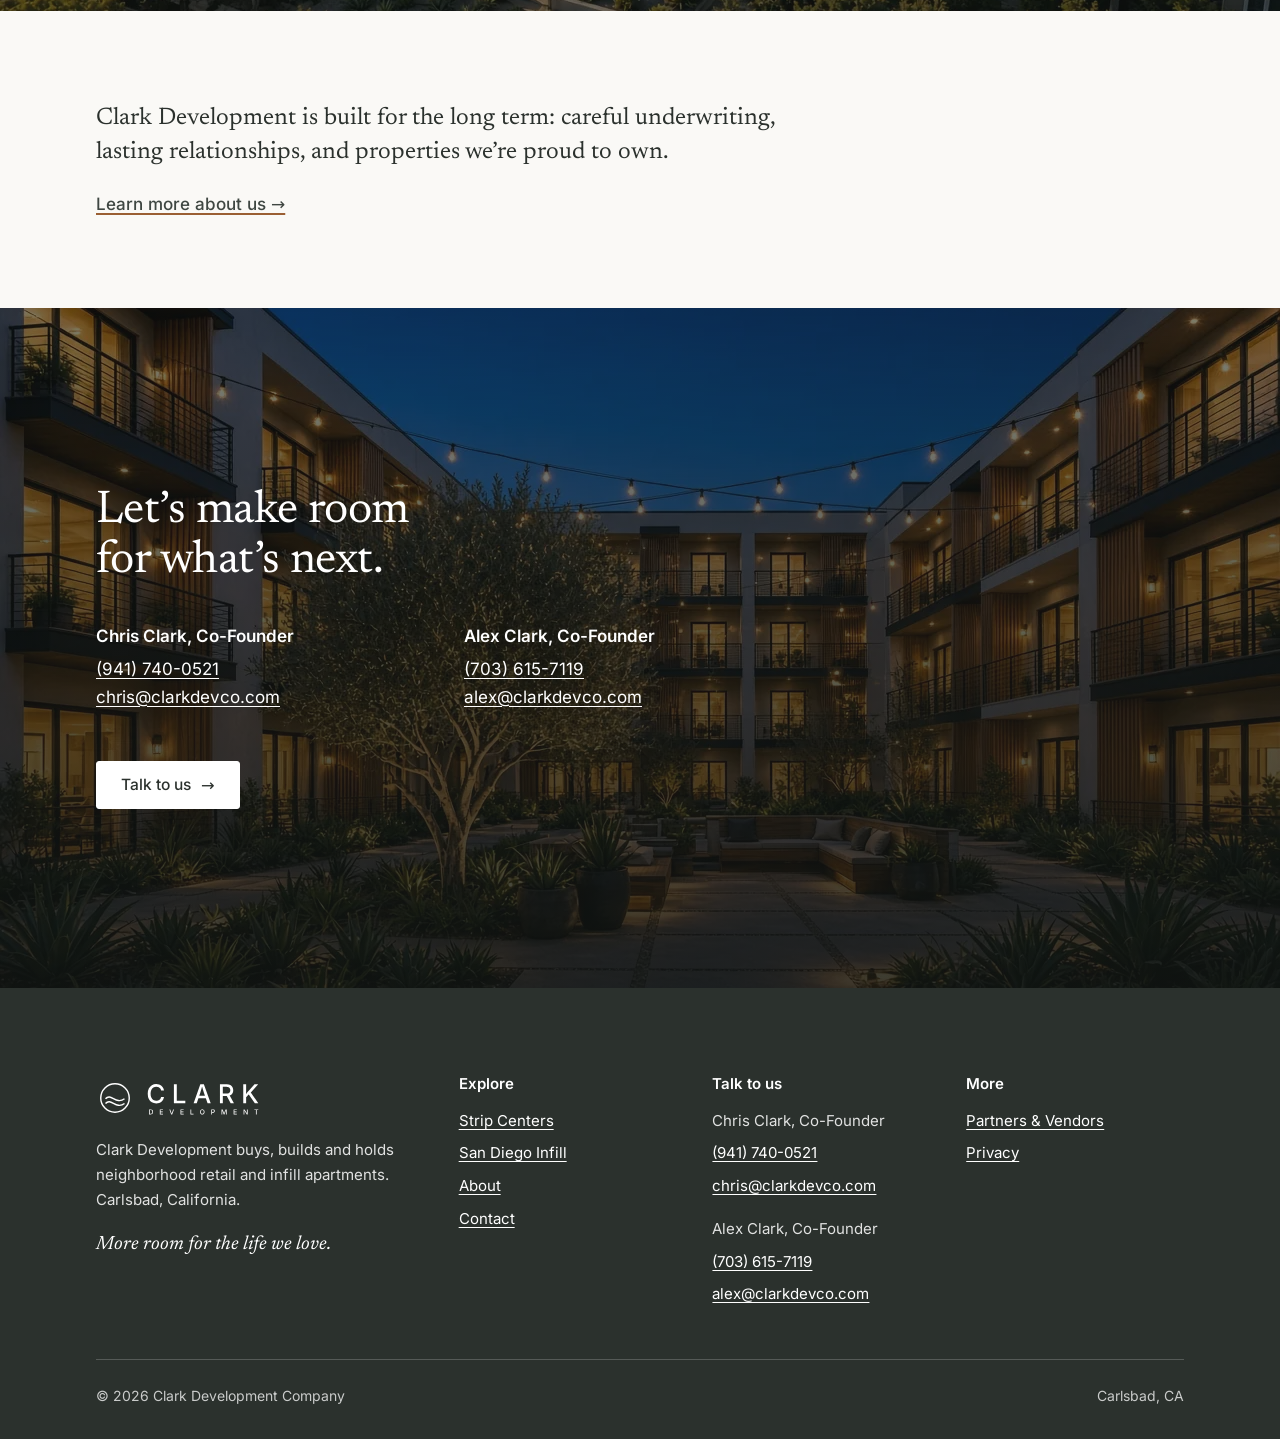
==== commit f8c0dfca: "Name: Clark Development, not Co. (Chris): home, 404" ====
--- a/index.html
+++ b/index.html
@@ -3,8 +3,8 @@
 <head>
   <meta charset="utf-8">
   <meta name="viewport" content="width=device-width, initial-scale=1">
-  <title>Clark Development Co. | Neighborhood Retail &amp; Infill Apartments</title>
-  <meta name="description" content="Clark Development Co. buys, builds and holds neighborhood retail and infill apartments. Based in Carlsbad, California.">
+  <title>Clark Development | Neighborhood Retail &amp; Infill Apartments</title>
+  <meta name="description" content="Clark Development buys, builds and holds neighborhood retail and infill apartments. Based in Carlsbad, California.">
   <link rel="canonical" href="https://clarkdevco.com/">
   <meta name="theme-color" content="#454b46">
   <link rel="icon" href="/favicon.svg" type="image/svg+xml">
@@ -13,18 +13,18 @@
   <link rel="preload" href="/assets/fonts/inter-latin-400-normal.woff2" as="font" type="font/woff2" crossorigin>
   <link rel="preload" href="/assets/fonts/newsreader-latin-400-normal.woff2" as="font" type="font/woff2" crossorigin>
   <link rel="stylesheet" href="/assets/css/style.css">
-  <meta property="og:site_name" content="Clark Development Co.">
+  <meta property="og:site_name" content="Clark Development">
   <meta property="og:type" content="website">
-  <meta property="og:title" content="Clark Development Co. | Neighborhood Retail &amp; Infill Apartments">
-  <meta property="og:description" content="Clark Development Co. buys, builds and holds neighborhood retail and infill apartments. Based in Carlsbad, California.">
+  <meta property="og:title" content="Clark Development | Neighborhood Retail &amp; Infill Apartments">
+  <meta property="og:description" content="Clark Development buys, builds and holds neighborhood retail and infill apartments. Based in Carlsbad, California.">
   <meta property="og:url" content="https://clarkdevco.com/">
   <meta property="og:image" content="https://clarkdevco.com/assets/images/og-share.jpg">
   <meta property="og:image:width" content="1200">
   <meta property="og:image:height" content="630">
   <meta property="og:image:alt" content="New three-story apartment building with cedar and stucco facade on a tree-lined San Diego street at golden hour">
   <meta name="twitter:card" content="summary_large_image">
-  <meta name="twitter:title" content="Clark Development Co. | Neighborhood Retail &amp; Infill Apartments">
-  <meta name="twitter:description" content="Clark Development Co. buys, builds and holds neighborhood retail and infill apartments. Based in Carlsbad, California.">
+  <meta name="twitter:title" content="Clark Development | Neighborhood Retail &amp; Infill Apartments">
+  <meta name="twitter:description" content="Clark Development buys, builds and holds neighborhood retail and infill apartments. Based in Carlsbad, California.">
   <meta name="twitter:image" content="https://clarkdevco.com/assets/images/og-share.jpg">
   <meta name="twitter:image:alt" content="New three-story apartment building with cedar and stucco facade on a tree-lined San Diego street at golden hour">
   <script type="application/ld+json">
@@ -34,7 +34,7 @@
     "Organization",
     "LocalBusiness"
   ],
-  "name": "Clark Development Co.",
+  "name": "Clark Development",
   "legalName": "Clark Development Company",
   "url": "https://clarkdevco.com/",
   "logo": "https://clarkdevco.com/apple-touch-icon.png",
@@ -69,7 +69,7 @@
 </svg>
 <header class="site-header">
   <div class="header-inner">
-    <a class="brand" href="/" aria-label="Clark Development Co., home"><svg class="mark" aria-hidden="true"><use href="#mark"/></svg><svg class="wordmark" aria-hidden="true"><use href="#wordmark"/></svg></a>
+    <a class="brand" href="/" aria-label="Clark Development, home"><svg class="mark" aria-hidden="true"><use href="#mark"/></svg><svg class="wordmark" aria-hidden="true"><use href="#wordmark"/></svg></a>
     <button class="menu-toggle" type="button" aria-expanded="false" aria-controls="site-nav">Menu</button>
     <nav class="nav" id="site-nav" aria-label="Main">
       <a href="/strip-centers/">Strip Centers</a>
@@ -92,7 +92,7 @@
   </div>
   <div class="hero-content on-dark">
     <h1>We buy, build and hold the places neighborhoods use every day.</h1>
-    <p class="lede">Clark Development Co. is a principal-led firm focused on neighborhood retail and infill apartments. Based in Carlsbad, California.</p>
+    <p class="lede">Clark Development is a principal-led firm focused on neighborhood retail and infill apartments. Based in Carlsbad, California.</p>
     <!-- Alternate heroes (not used):
       B: "Neighborhood real estate, built to be held." / "We acquire and reposition neighborhood shopping centers and build apartments on infill sites. Principal-led, long-term, and direct."
       C: "Where neighbors shop. Where neighbors live." / "We buy and reposition neighborhood strip centers and develop infill apartments. One team, one long-term view." -->
@@ -127,7 +127,7 @@
 <section class="section intro-band" aria-labelledby="focus">
   <div class="wrap">
     <h2 id="focus" class="visually-hidden">What we do</h2>
-    <p class="reveal">Most of what people do in a week happens within a few blocks of home: the grocery run, the coffee, the haircut, the pharmacy, the walk back to the apartment. That is the real estate we care about. Clark Development Co. buys, builds and holds neighborhood retail and infill housing, and we hold it, because a property you plan to own for decades gets decided differently than one you plan to sell. Clark Development Co. is led by people who are not new to this.</p>
+    <p class="reveal">Most of what people do in a week happens within a few blocks of home: the grocery run, the coffee, the haircut, the pharmacy, the walk back to the apartment. That is the real estate we care about. Clark Development buys, builds and holds neighborhood retail and infill housing, and we hold it, because a property you plan to own for decades gets decided differently than one you plan to sell. Clark Development is led by people who are not new to this.</p>
   </div>
 </section>
 
@@ -150,7 +150,7 @@
 
 <section class="section tight bg-paper" aria-label="About us">
   <div class="wrap">
-    <p class="founders-close reveal" style="border:0;margin:0;padding:0">Clark Development Co. is built for the long term: careful underwriting, lasting relationships, and properties we&rsquo;re proud to own.</p>
+    <p class="founders-close reveal" style="border:0;margin:0;padding:0">Clark Development is built for the long term: careful underwriting, lasting relationships, and properties we&rsquo;re proud to own.</p>
     <p class="reveal" style="margin-top:20px"><a class="text-link" href="/about/">Learn more about us <span aria-hidden="true">&rarr;</span></a></p>
   </div>
 </section>
@@ -171,8 +171,8 @@
   <div class="wrap">
     <div class="footer-grid">
       <div class="footer-brand">
-        <a class="brand" href="/" aria-label="Clark Development Co., home"><svg class="mark" aria-hidden="true"><use href="#mark"/></svg><svg class="wordmark" aria-hidden="true"><use href="#wordmark"/></svg></a>
-        <p>Clark Development Co. buys, builds and holds neighborhood retail and infill apartments. Carlsbad, California.</p>
+        <a class="brand" href="/" aria-label="Clark Development, home"><svg class="mark" aria-hidden="true"><use href="#mark"/></svg><svg class="wordmark" aria-hidden="true"><use href="#wordmark"/></svg></a>
+        <p>Clark Development buys, builds and holds neighborhood retail and infill apartments. Carlsbad, California.</p>
         <p class="tagline">More room for the life we love.</p>
       </div>
       <div>
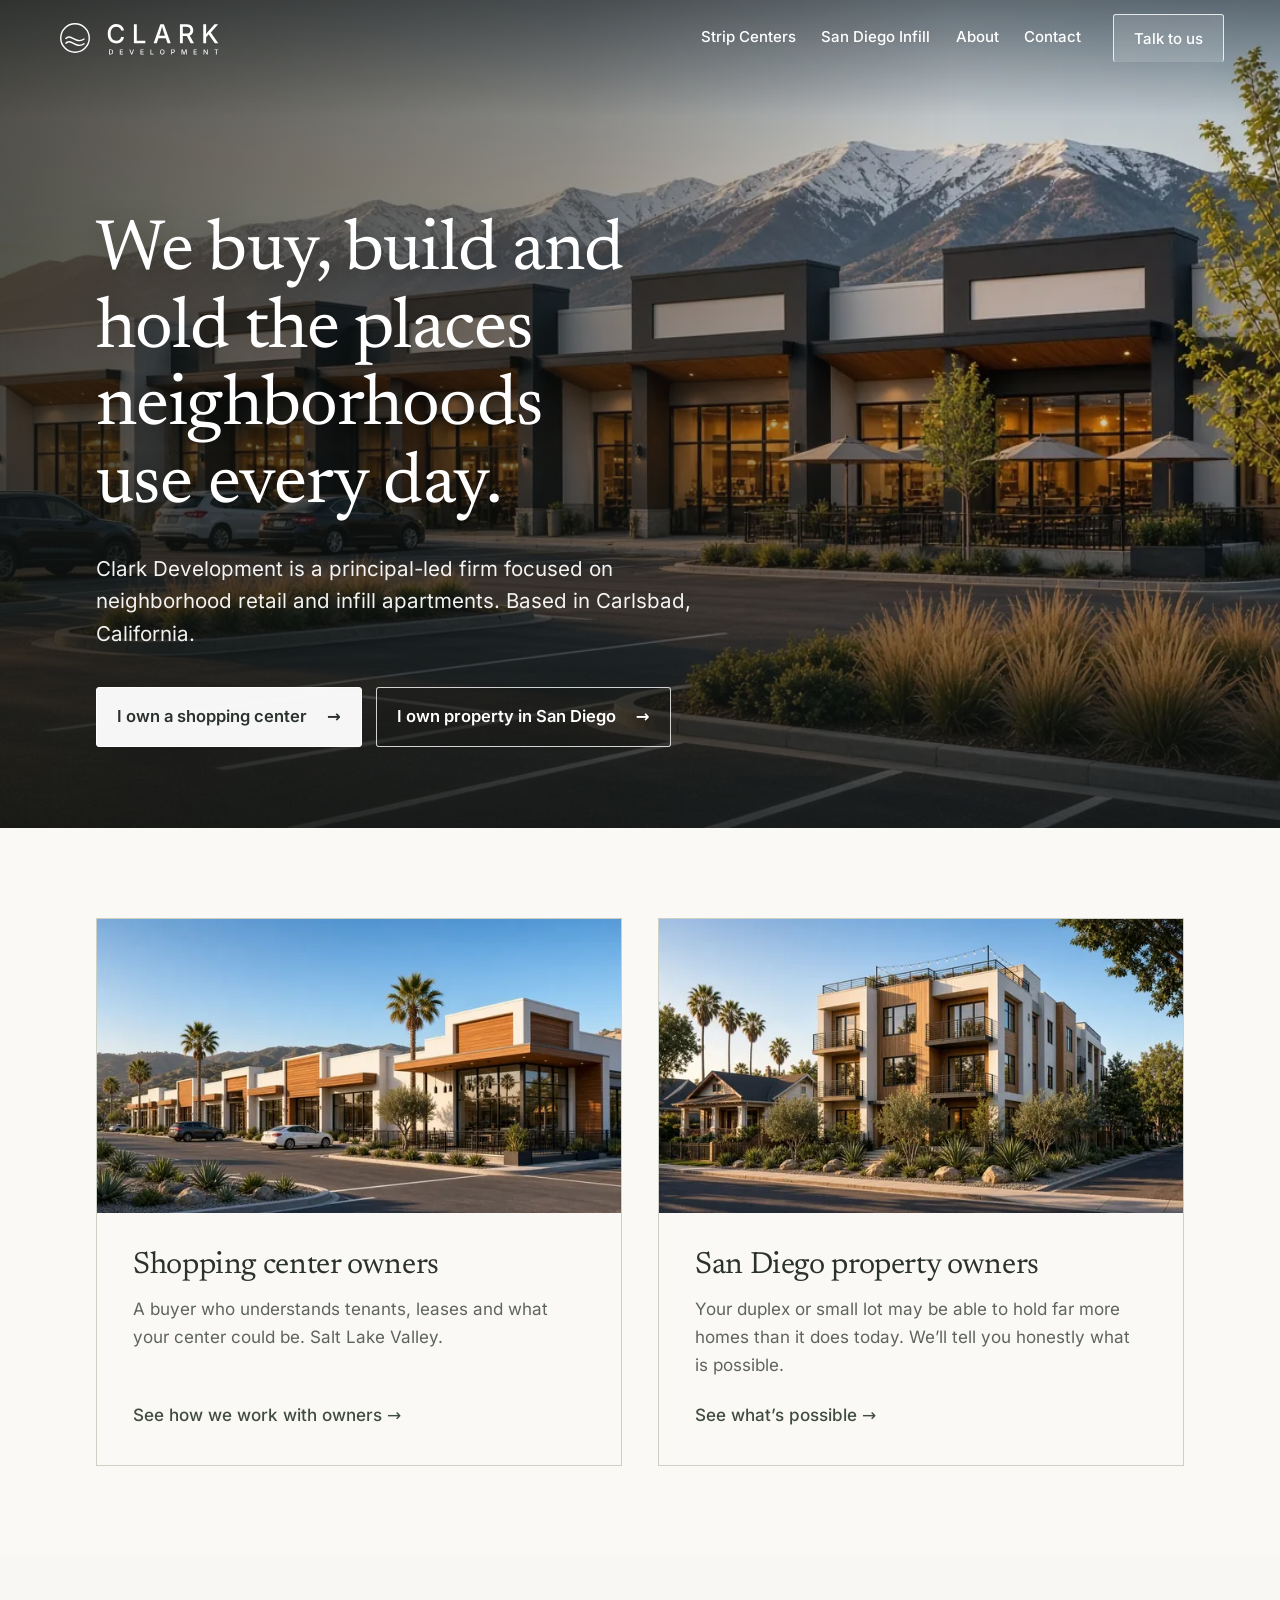
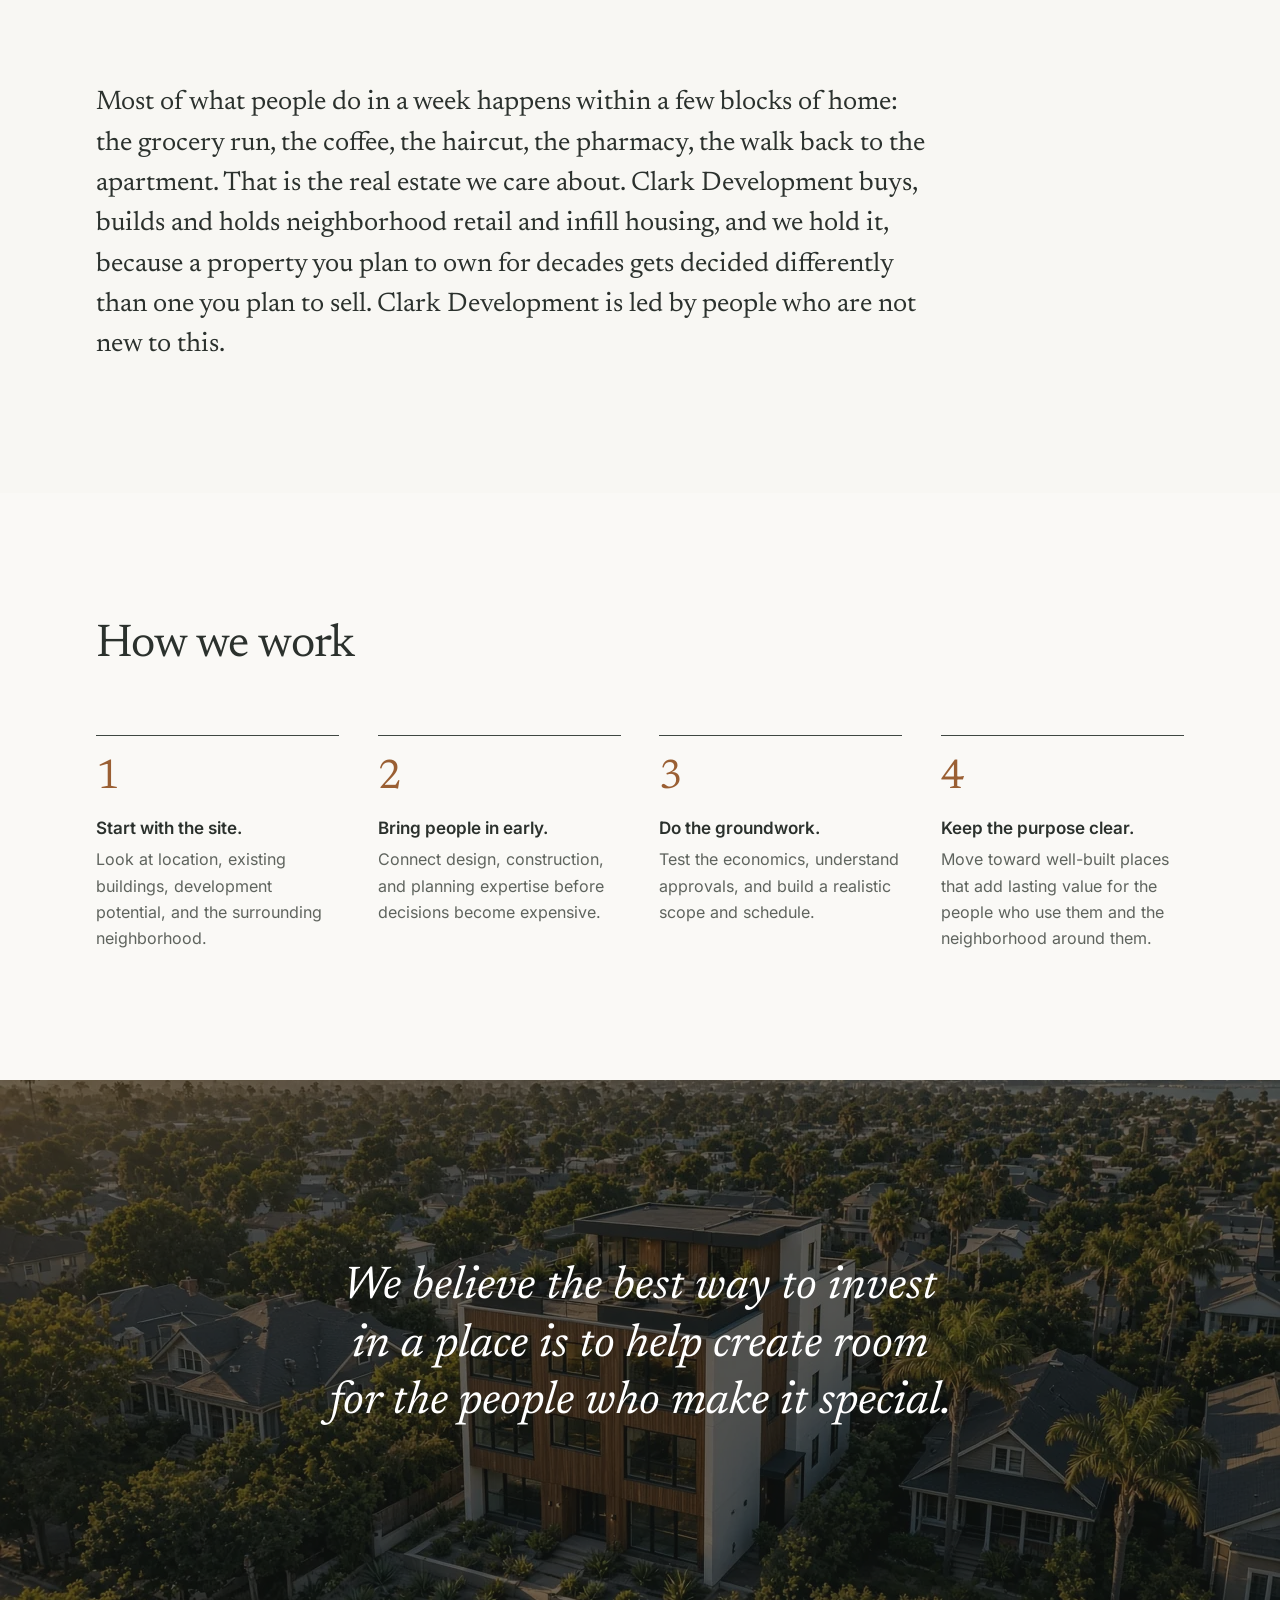
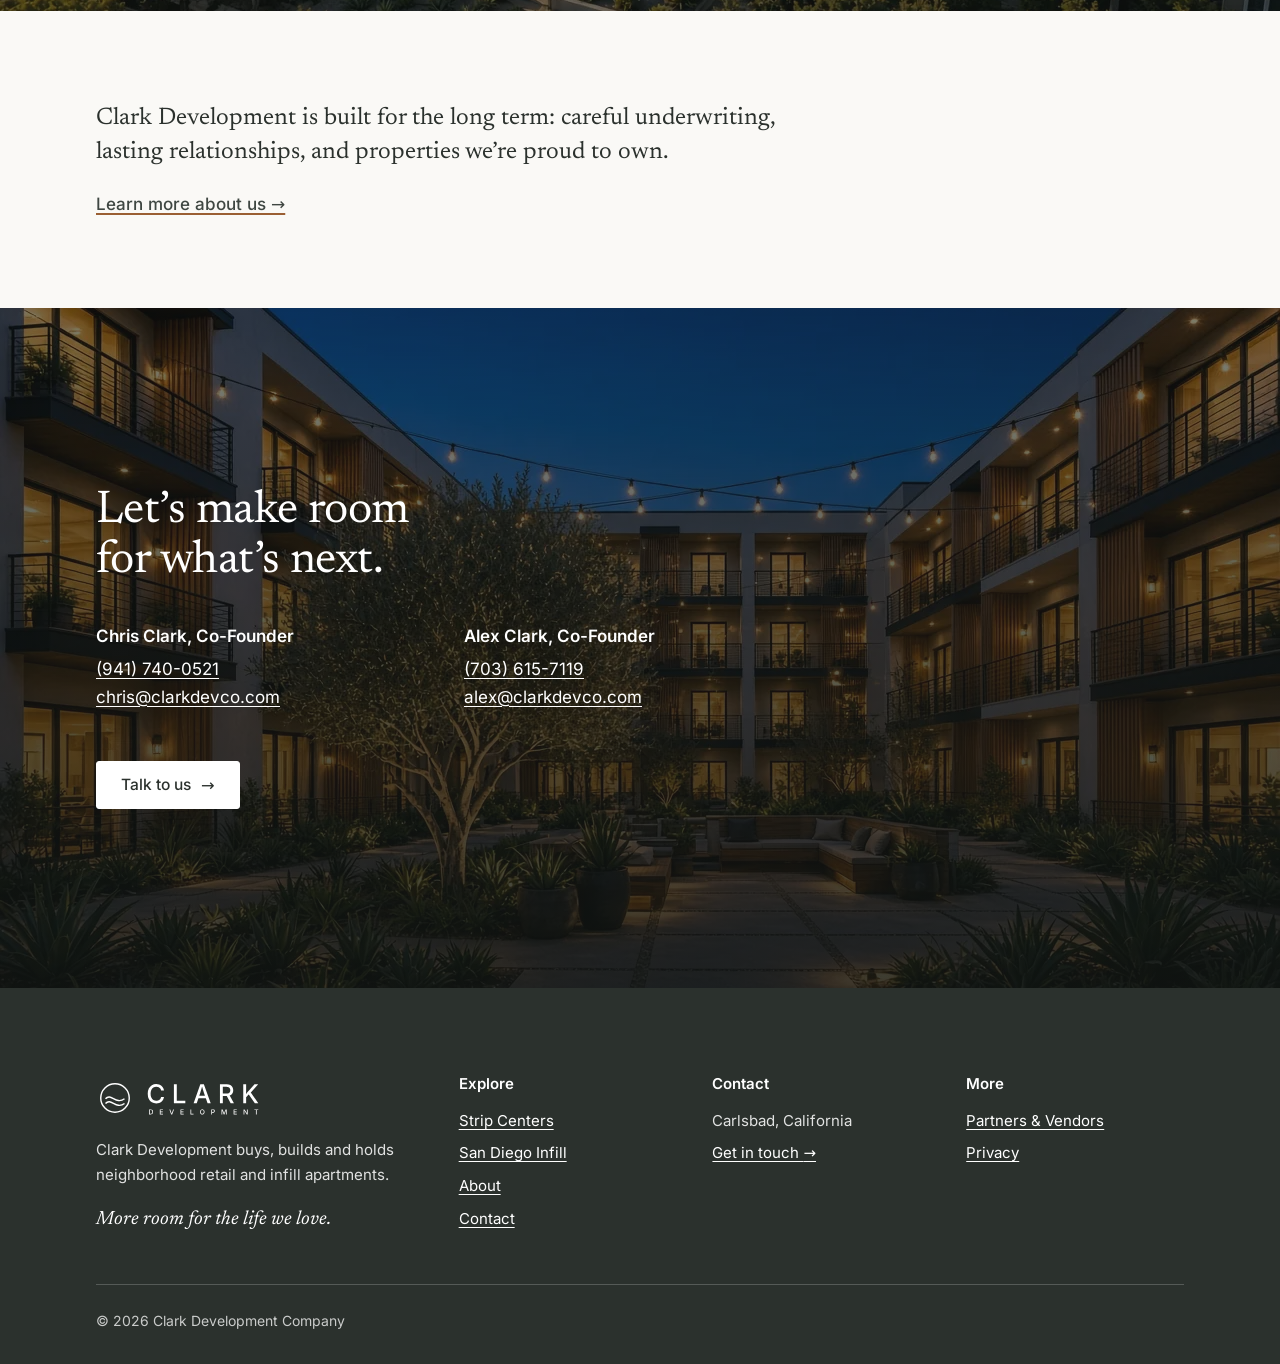
==== commit 8cb5f6ac: "Footer: simple Contact column (Chris): home, 404" ====
--- a/index.html
+++ b/index.html
@@ -172,7 +172,7 @@
     <div class="footer-grid">
       <div class="footer-brand">
         <a class="brand" href="/" aria-label="Clark Development, home"><svg class="mark" aria-hidden="true"><use href="#mark"/></svg><svg class="wordmark" aria-hidden="true"><use href="#wordmark"/></svg></a>
-        <p>Clark Development buys, builds and holds neighborhood retail and infill apartments. Carlsbad, California.</p>
+        <p>Clark Development buys, builds and holds neighborhood retail and infill apartments.</p>
         <p class="tagline">More room for the life we love.</p>
       </div>
       <div>
@@ -185,14 +185,10 @@
         </ul>
       </div>
       <div>
-        <h2>Talk to us</h2>
+        <h2>Contact</h2>
         <ul>
-          <li>Chris Clark, Co-Founder</li>
-          <li><a href="tel:+19417400521">(941) 740-0521</a></li>
-          <li><a href="mailto:chris@clarkdevco.com">chris@clarkdevco.com</a></li>
-          <li style="padding-top:14px">Alex Clark, Co-Founder</li>
-          <li><a href="tel:+17036157119">(703) 615-7119</a></li>
-          <li><a href="mailto:alex@clarkdevco.com">alex@clarkdevco.com</a></li>
+          <li>Carlsbad, California</li>
+          <li><a href="/contact/">Get in touch <span aria-hidden="true">&rarr;</span></a></li>
         </ul>
       </div>
       <div>
@@ -206,7 +202,6 @@
     </div>
     <div class="footer-bottom">
       <span>&copy; 2026 Clark Development Company</span>
-      <span>Carlsbad, CA</span>
     </div>
     <!-- Broker-licensure disclosure: not added. Chris confirmed (Nov 2026) he holds no active real estate license in CA or UT (inactive since about 2018). Revisit only if a license is reactivated. -->
   </div>
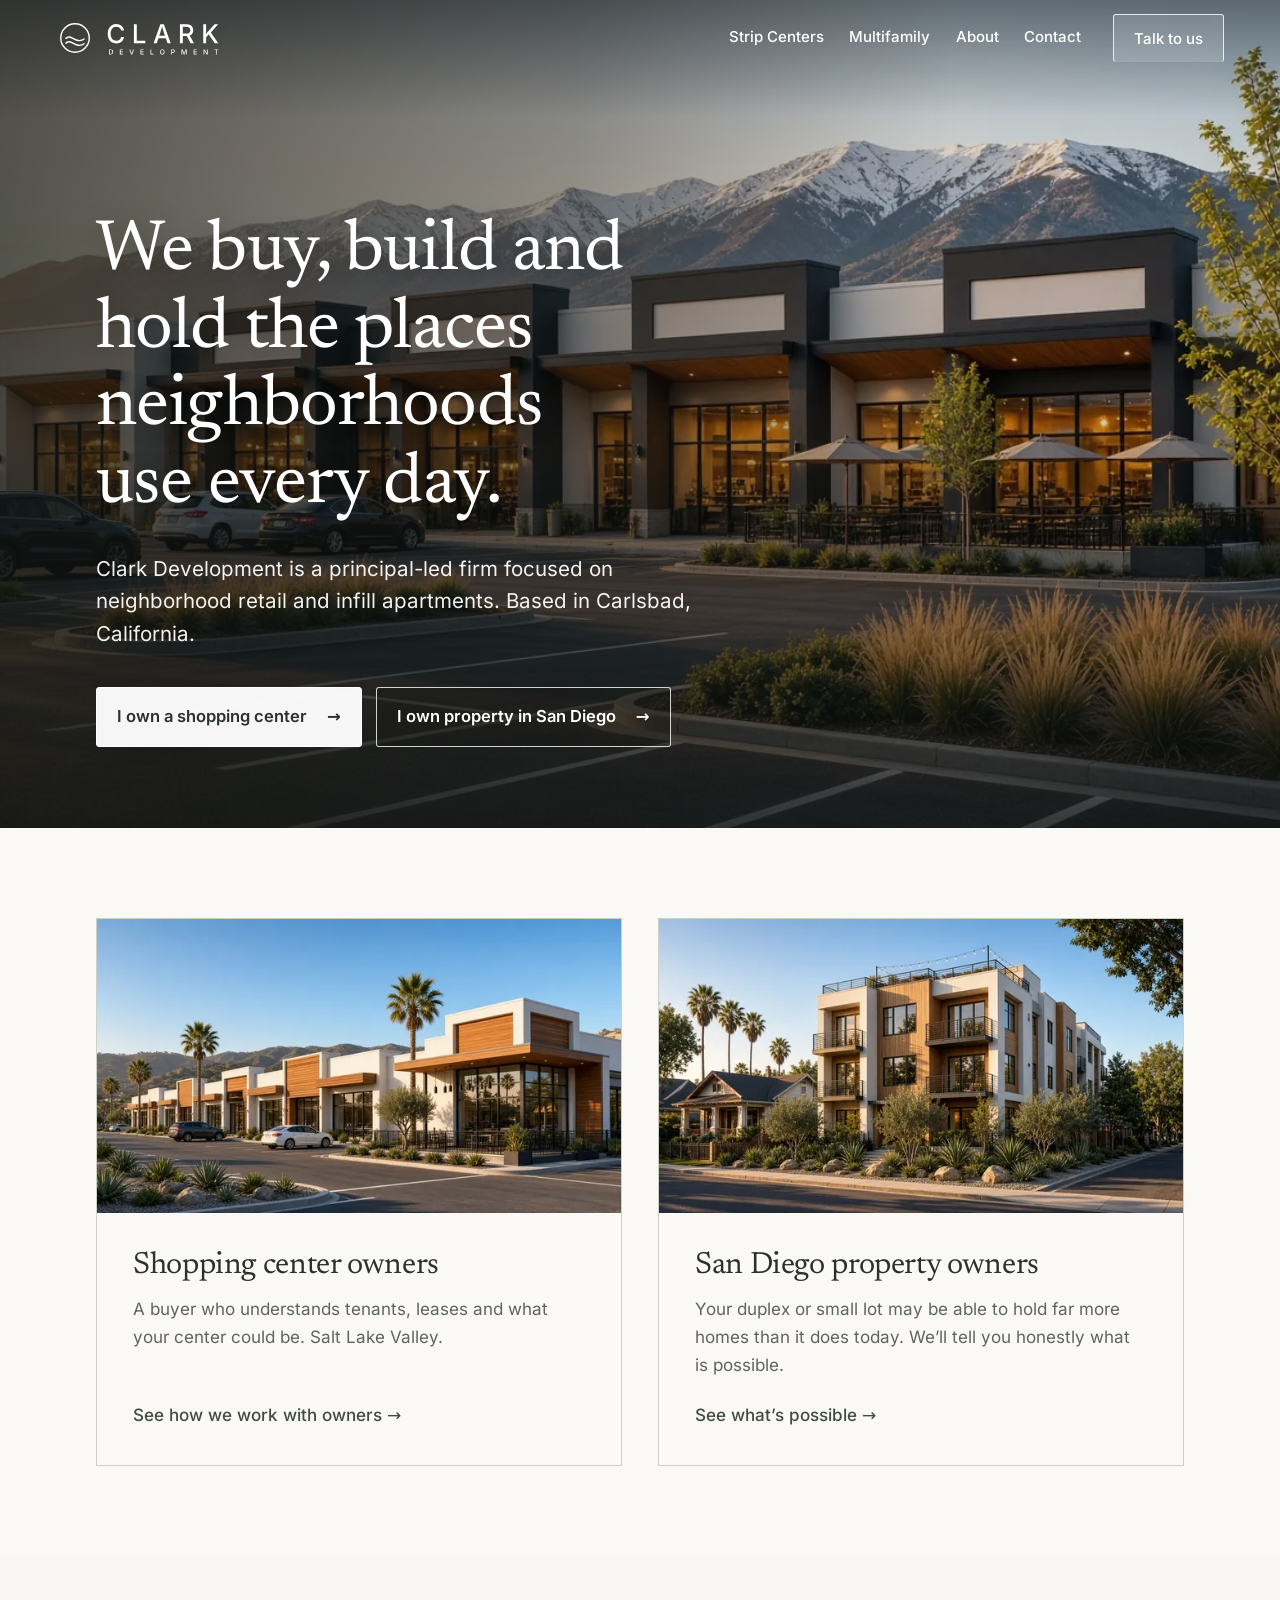
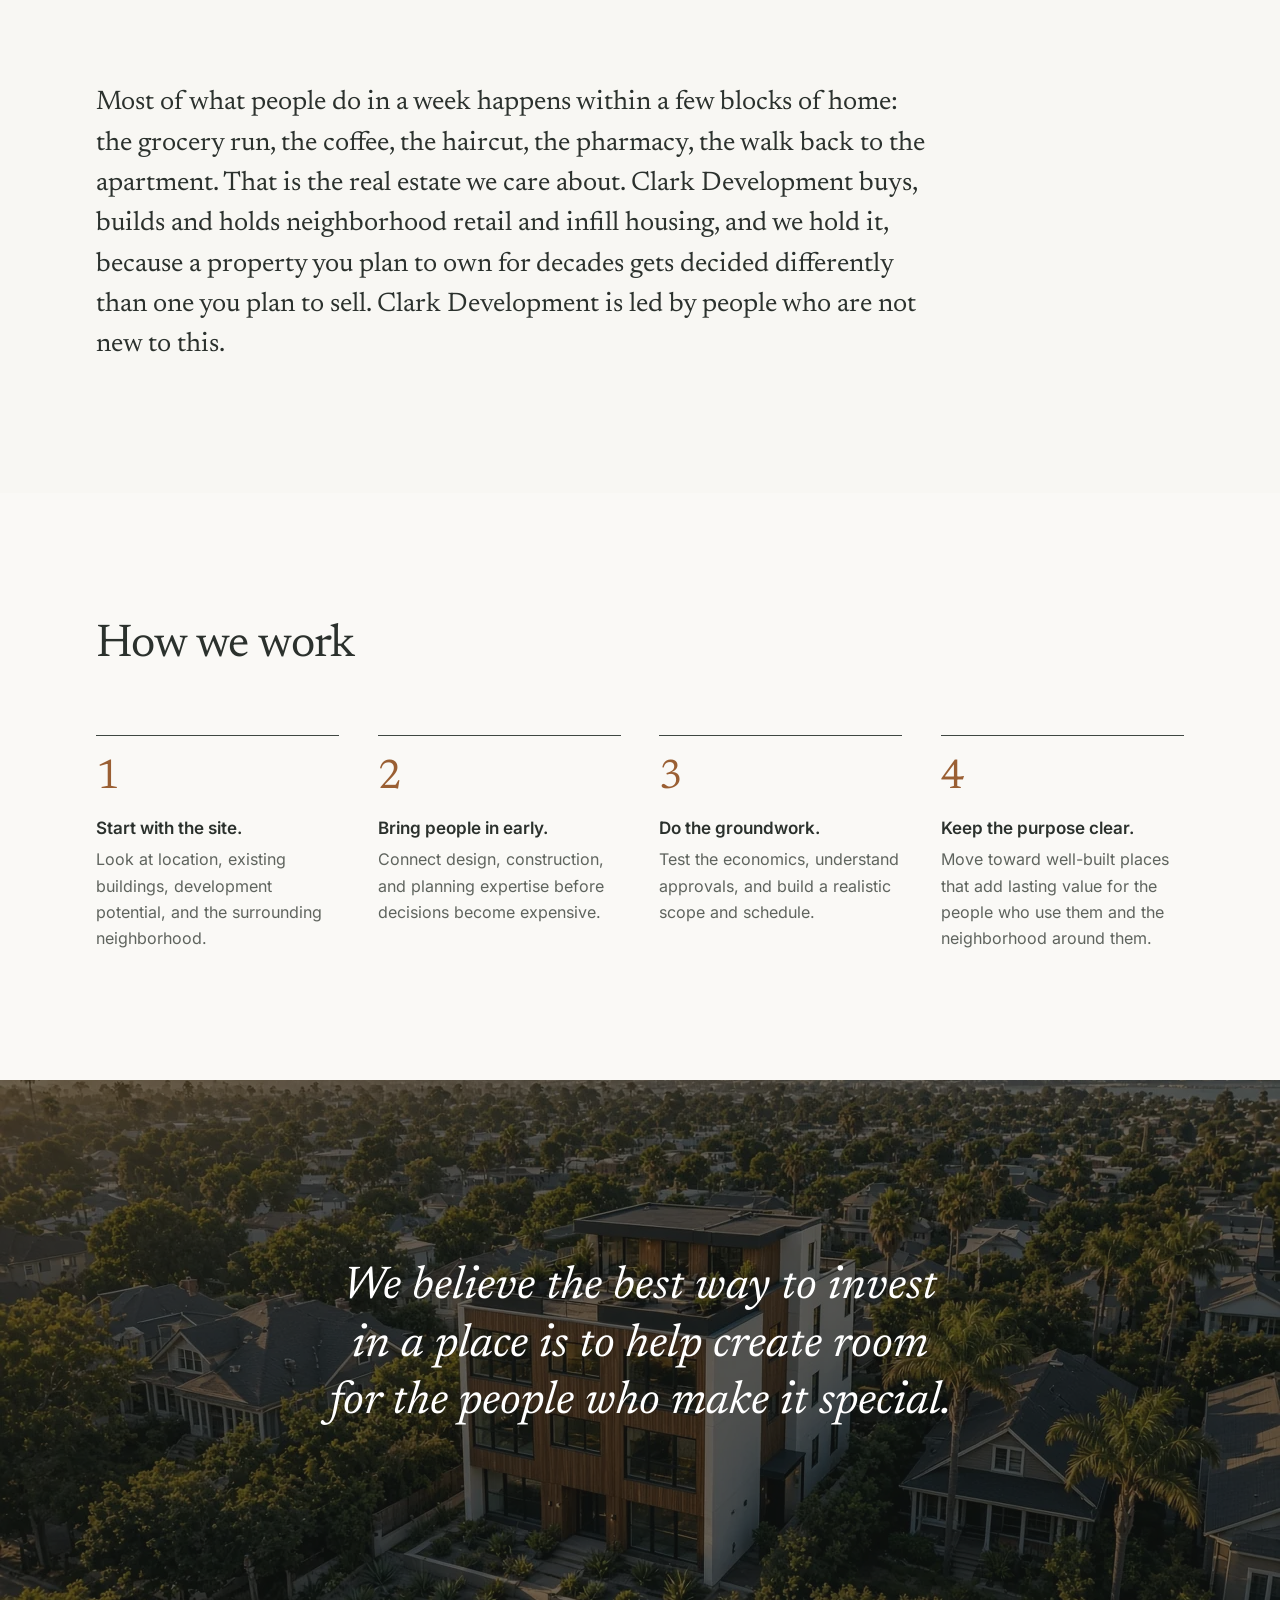
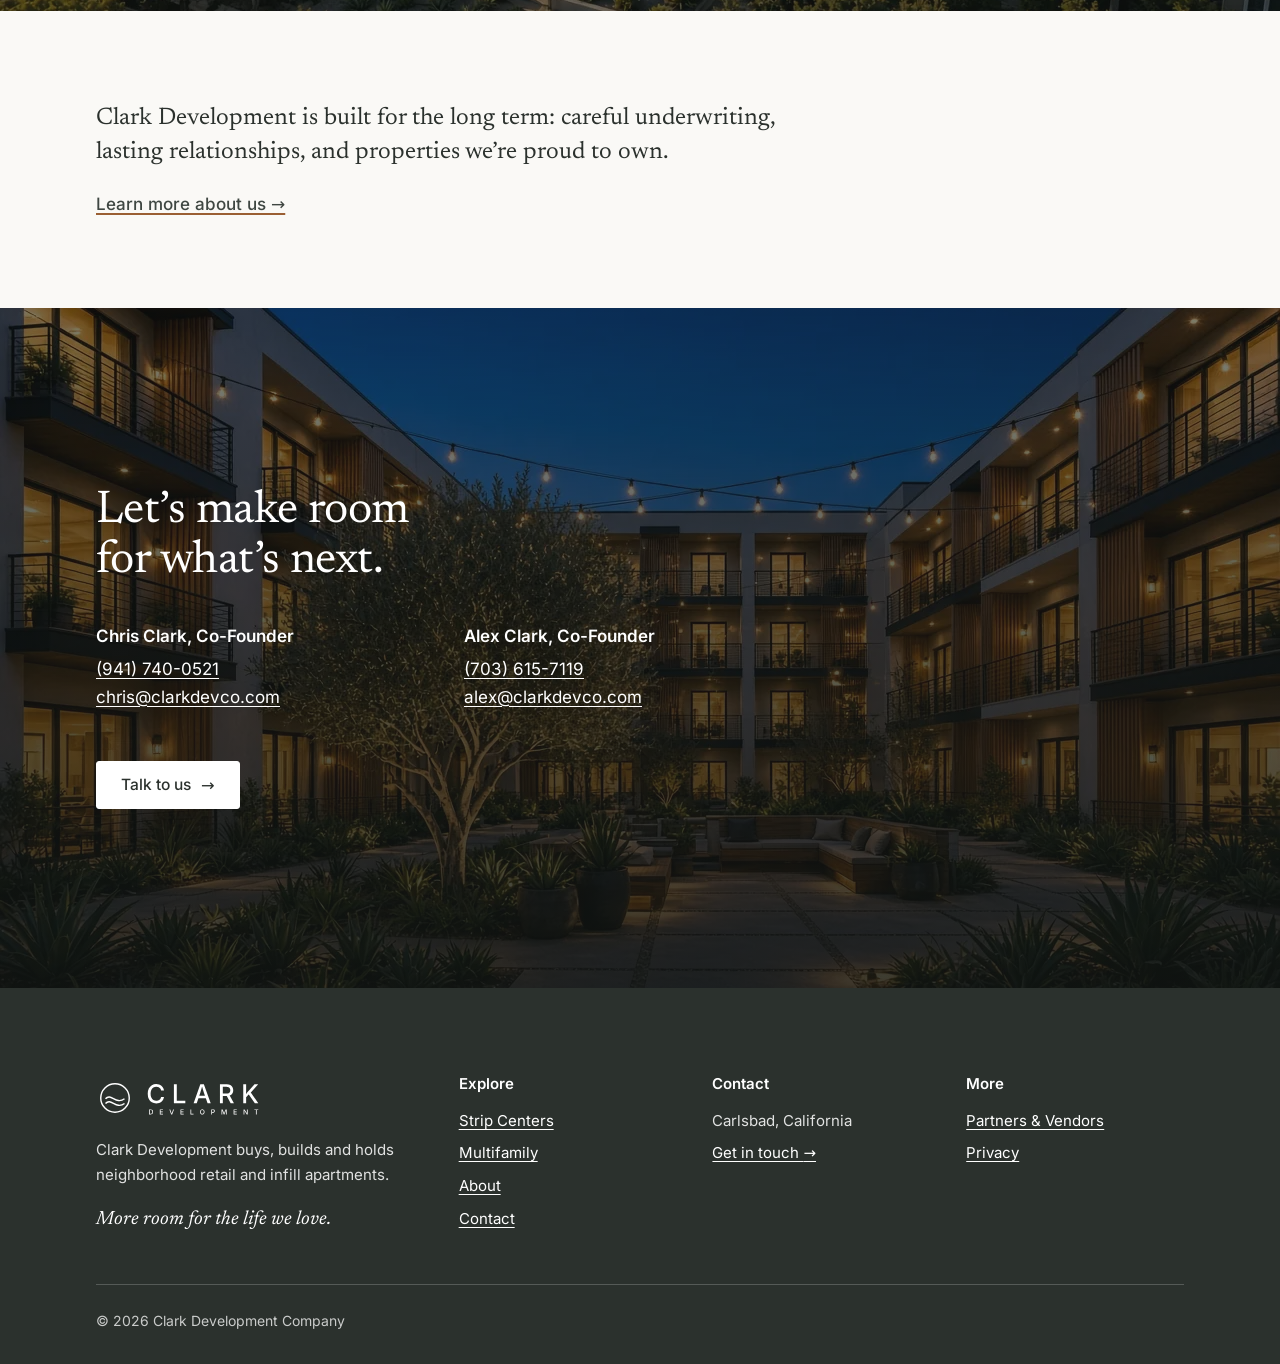
==== commit bbb3dcf8: "Nav: Multifamily (Chris): home, 404" ====
--- a/index.html
+++ b/index.html
@@ -73,7 +73,7 @@
     <button class="menu-toggle" type="button" aria-expanded="false" aria-controls="site-nav">Menu</button>
     <nav class="nav" id="site-nav" aria-label="Main">
       <a href="/strip-centers/">Strip Centers</a>
-      <a href="/san-diego-infill/">San Diego Infill</a>
+      <a href="/san-diego-infill/">Multifamily</a>
       <a href="/about/">About</a>
       <a href="/contact/">Contact</a>
       <a class="btn" href="/contact/">Talk to us</a>
@@ -179,7 +179,7 @@
         <h2>Explore</h2>
         <ul>
           <li><a href="/strip-centers/">Strip Centers</a></li>
-          <li><a href="/san-diego-infill/">San Diego Infill</a></li>
+          <li><a href="/san-diego-infill/">Multifamily</a></li>
           <li><a href="/about/">About</a></li>
           <li><a href="/contact/">Contact</a></li>
         </ul>
